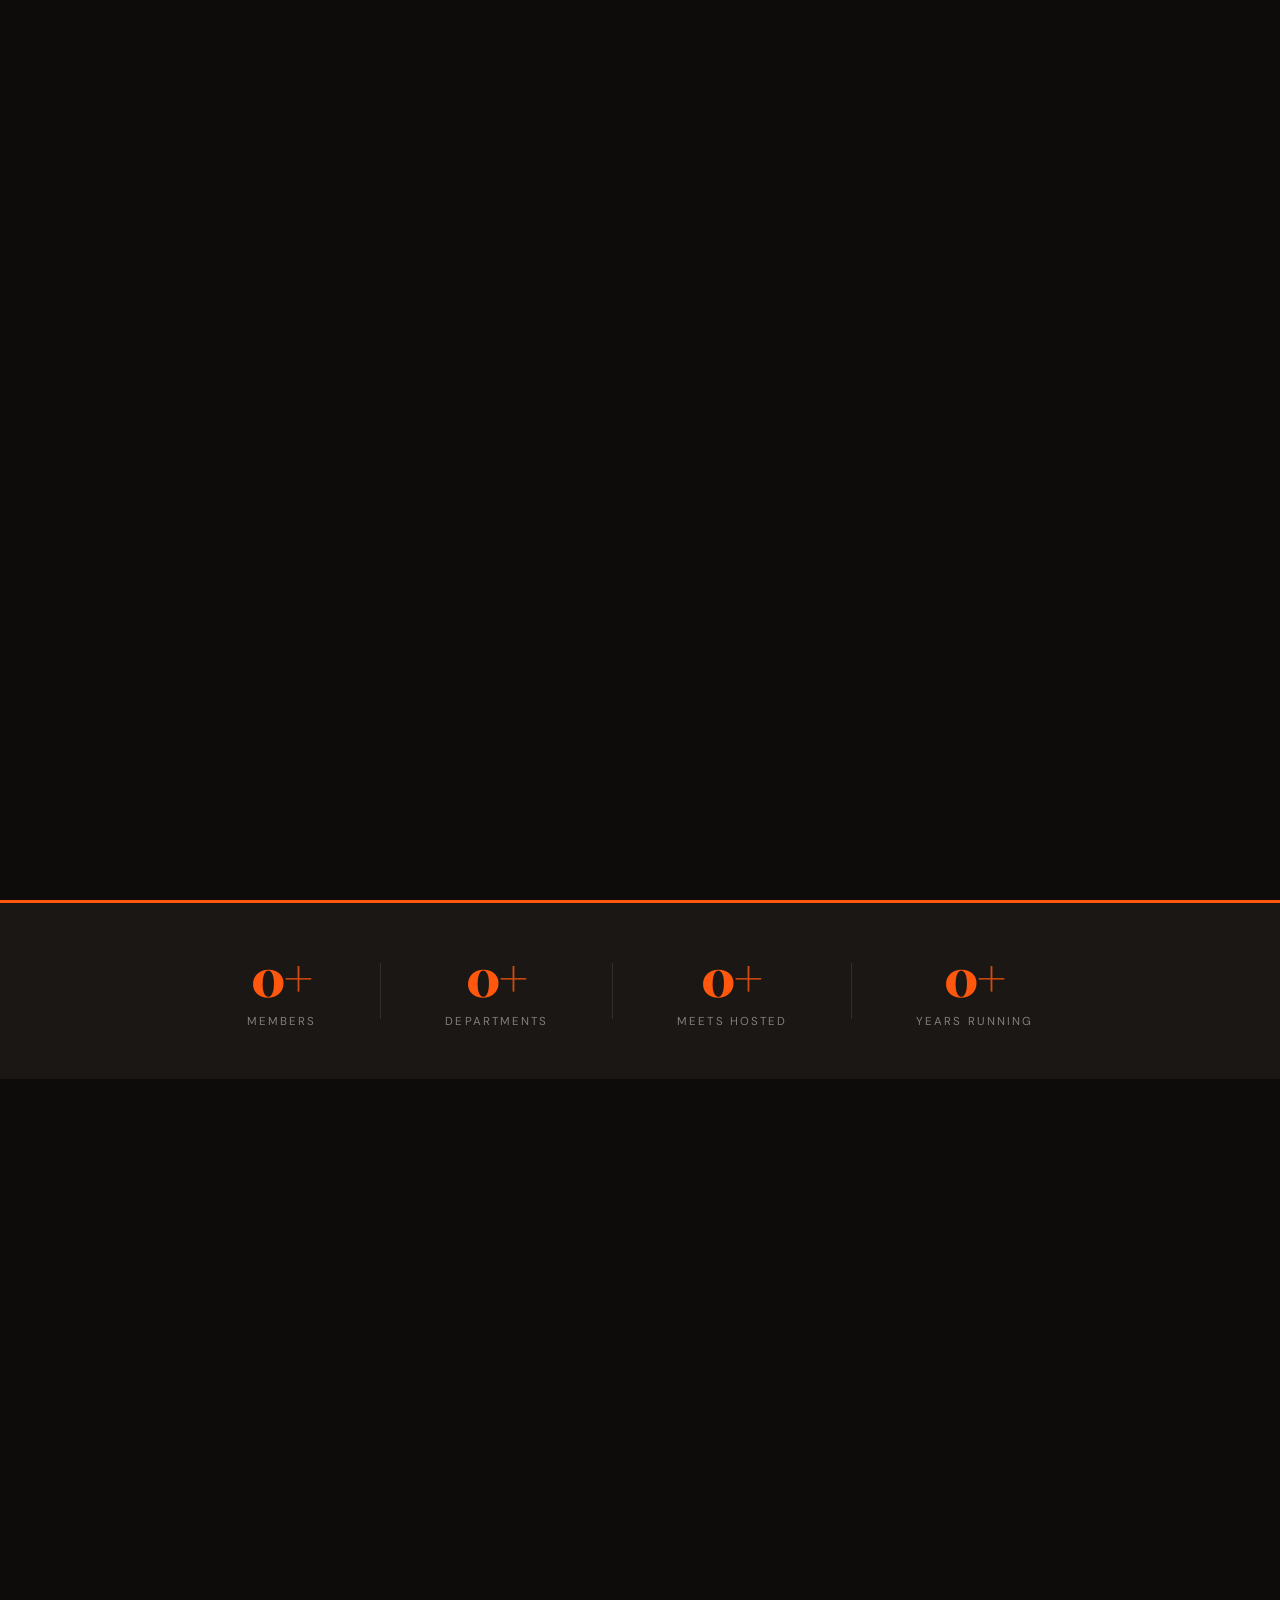
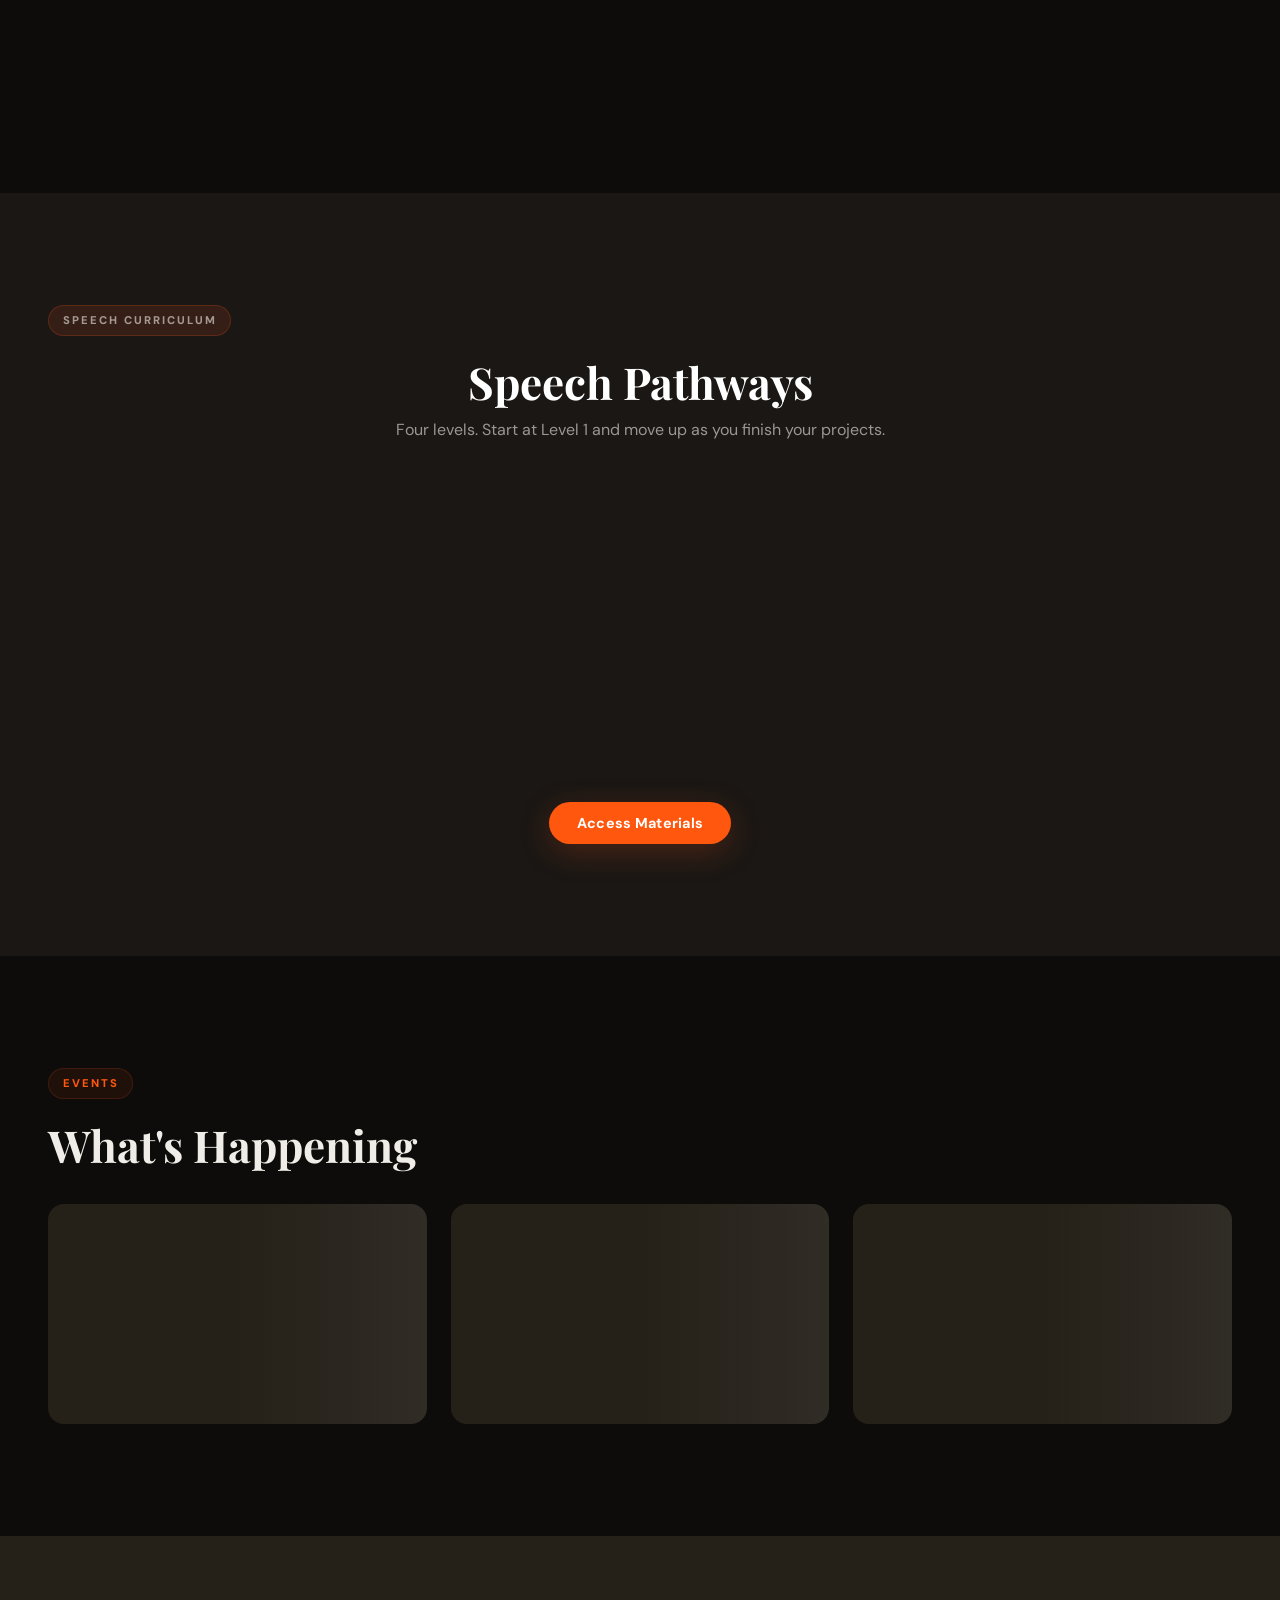
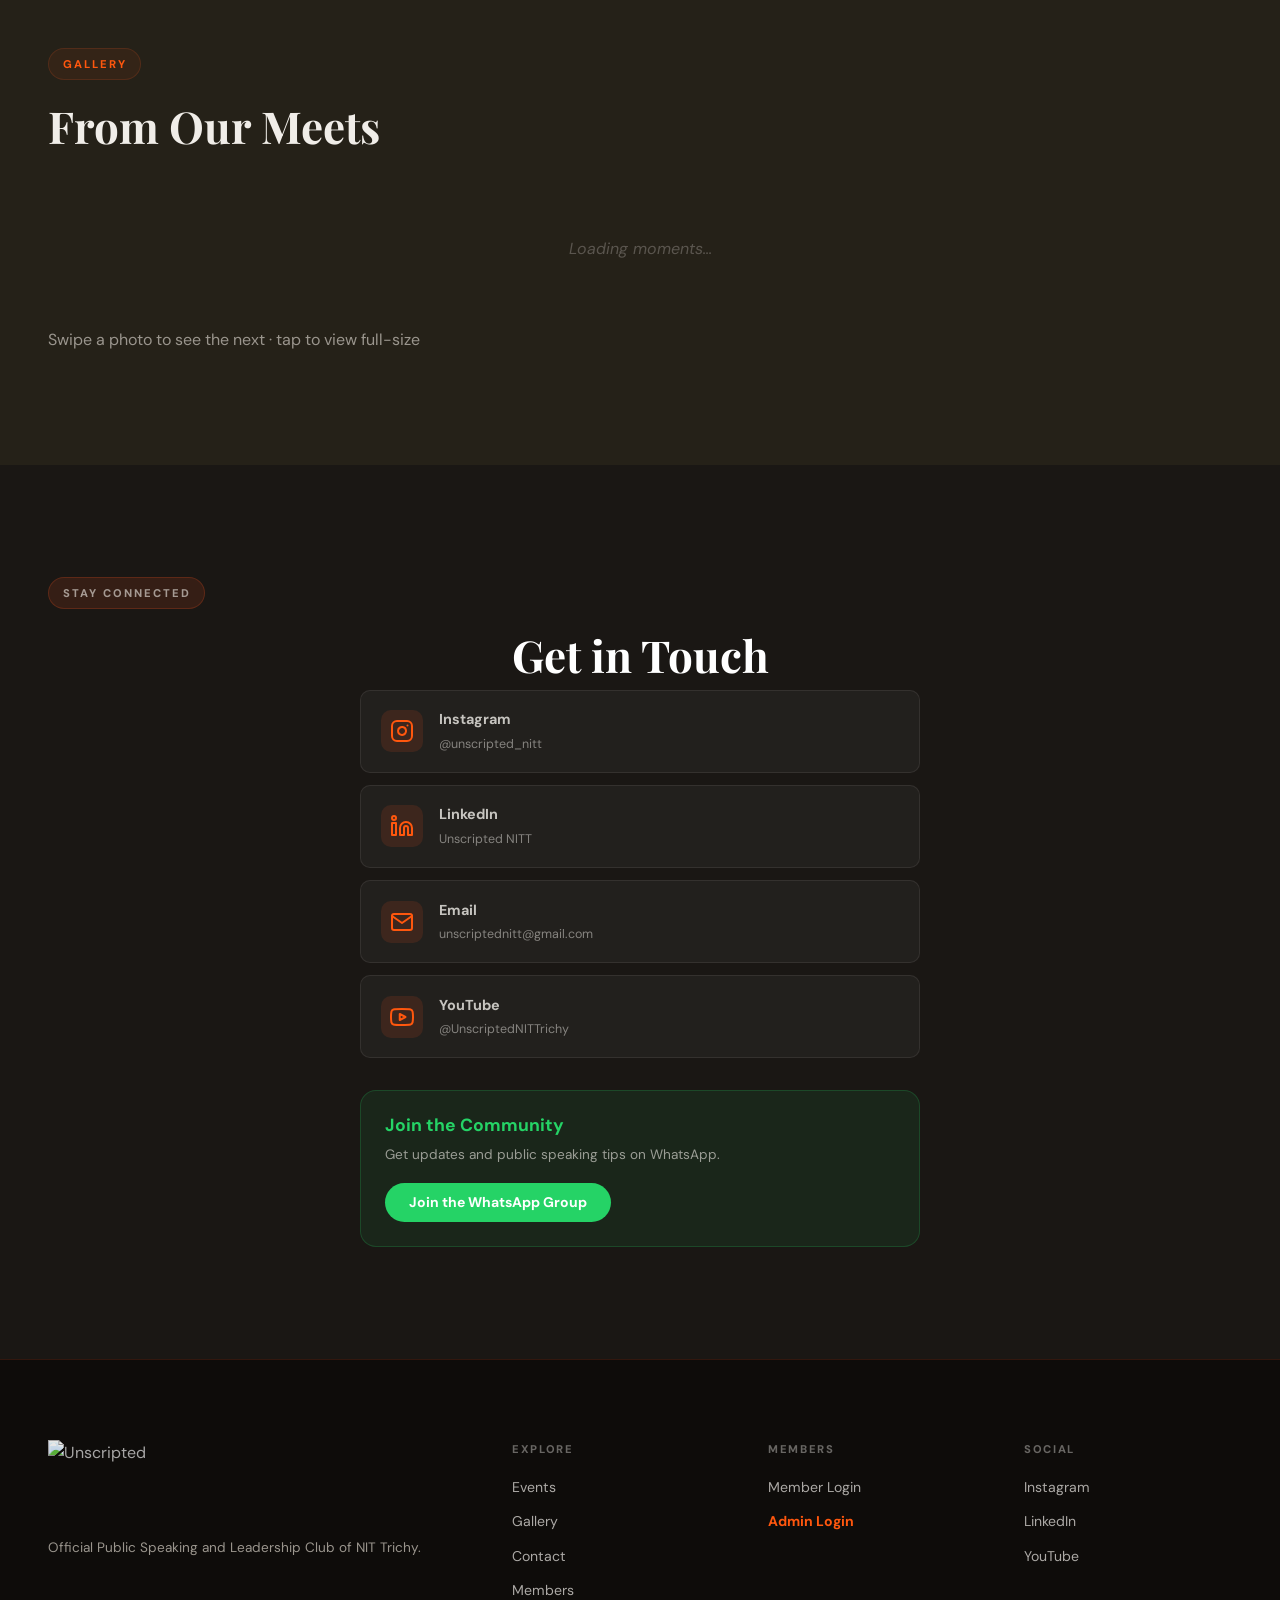
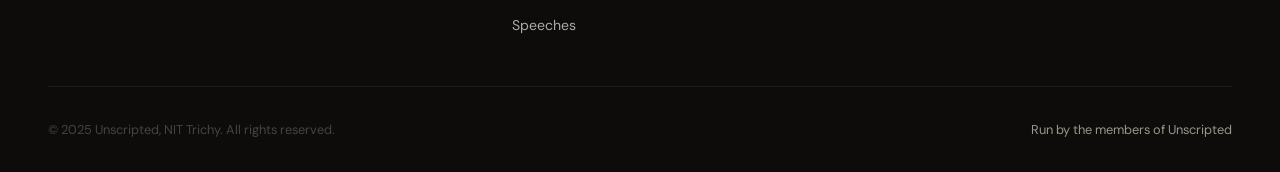
==== index.html @ 58e14a11 "Remove emoji and em dashes from site text, rewrite AI-sounding copy - Drop decorative emoji (sidebar" ====
<!DOCTYPE html>
<html lang="en">
<head>
  <script>(function(){try{var t=localStorage.getItem("unscripted-theme")||"dark";document.documentElement.setAttribute("data-theme",t);}catch(e){document.documentElement.setAttribute("data-theme","dark");}})();</script>
  <meta charset="UTF-8" />
  <meta name="viewport" content="width=device-width, initial-scale=1.0" />
  <title>Unscripted | Public Speaking &amp; Leadership Club, NIT Trichy</title>
  <meta name="description" content="Unscripted is the official public speaking and leadership club of NIT Trichy. Join us to speak, lead, and inspire." />
  <script type="module" src="js/theme-toggle.js"></script>
  <link rel="preconnect" href="https://fonts.googleapis.com" />
  <link rel="preconnect" href="https://fonts.gstatic.com" crossorigin />
  <link rel="stylesheet" href="css/style.css" />
  <link rel="stylesheet" href="css/preloader.css" />
  <link rel="stylesheet" href="css/theme-toggle.css" />
  <link rel="stylesheet" href="css/gooey-nav.css" />
  <link rel="stylesheet" href="css/stack-gallery.css" />
  <link rel="stylesheet" href="css/true-focus.css" />
  <link rel="stylesheet" href="css/mobile.css" />
  <link rel="icon" href="icons/favicon.png" type="image/png" />
  <link rel="manifest" href="manifest.json" />
  <meta name="theme-color" content="#FF5722" />

<style>
  @media (max-width: 768px) {
    .nav-links {
      background: var(--surface, #fff) !important;
      border-top: 1px solid var(--border, #eee) !important;
    }
    .nav-links a {
      color: var(--text, #1A1714) !important;
    }
    .nav-links a:hover {
      color: var(--orange, #FF5722) !important;
    }
  }
</style>
  
</head>
<body>

<div id="app-preloader" aria-hidden="true"><div class="preloader-text">UNSCRIPTED</div></div>
<script type="module" src="js/preloader.js"></script>

<!-- NEW VISITOR POPUP -->
<div id="newVisitorModal" style="display:flex;position:fixed;inset:0;background:rgba(0,0,0,0.72);backdrop-filter:blur(10px);z-index:9999;align-items:center;justify-content:center;padding:1.5rem;">
  <div style="background:#fff;border-radius:24px;padding:2.5rem 2rem;max-width:400px;width:100%;text-align:center;box-shadow:0 32px 80px rgba(0,0,0,0.35);">
    <img src="icons/logo.png" alt="Unscripted NITT" style="height:60px;margin:0 auto 1.25rem;display:block;" />
    <h2 style="font-family:'Playfair Display',serif;font-size:1.7rem;color:#1A1714;margin-bottom:0.4rem;">Are you new here?</h2>
    <p style="font-size:0.88rem;color:#5A554E;margin-bottom:1.75rem;line-height:1.6;">Follow us and stay updated on meets, events, and public speaking tips!</p>
    <div style="display:flex;flex-direction:column;gap:0.75rem;margin-bottom:1.5rem;">
      <a href="https://instagram.com/unscripted_nitt" target="_blank" rel="noopener"
        style="display:flex;align-items:center;justify-content:center;gap:0.6rem;padding:0.9rem 1.5rem;background:linear-gradient(135deg,#f09433,#e6683c,#dc2743,#cc2366,#bc1888);color:#fff;border-radius:100px;font-weight:700;font-size:0.92rem;text-decoration:none;">
        Follow on Instagram
      </a>
      <a href="https://chat.whatsapp.com/L7VeSvqUCQsJmsfdP9X7mF" target="_blank" rel="noopener"
        style="display:flex;align-items:center;justify-content:center;gap:0.6rem;padding:0.9rem 1.5rem;background:#25D366;color:#fff;border-radius:100px;font-weight:700;font-size:0.92rem;text-decoration:none;">
        Join WhatsApp Group
      </a>
    </div>
    <button onclick="closeVisitorPopup()" style="background:none;border:none;color:#9A958D;font-size:0.85rem;cursor:pointer;text-decoration:underline;font-family:inherit;">
      No thanks, take me to the website
    </button>
  </div>
</div>

<!-- NAV -->
<nav class="navbar" id="navbar">
  <a class="nav-logo" href="index.html"><img src="icons/logo.png" alt="Unscripted NITT" /></a>
  <div class="nav-links gooey-nav-container" id="navLinks">
    <nav>
      <ul>
        <li><a href="#about">About</a></li>
        <li><a href="#events">Events</a></li>
        <li><a href="#gallery">Gallery</a></li>
        <li><a href="#contact">Contact</a></li>
        <li><a href="pages/members.html">Members</a></li>
        <li><a href="pages/videos.html">Speeches</a></li>
      </ul>
    </nav>
    <span class="effect filter"></span>
    <span class="effect text"></span>
  </div>
  <div class="nav-actions">
    <button id="themeToggleBtn" class="theme-toggle-btn" type="button" aria-label="Toggle theme">
      <span class="theme-toggle-icon"></span>
    </button>
    <button class="btn-login" onclick="window.location.href='pages/login.html'">Member Login</button>
    <button class="hamburger" id="hamburger" onclick="toggleMenu()" aria-label="Menu">
      <span></span><span></span><span></span>
    </button>
  </div>
</nav>

<!-- HERO -->
<section class="hero">
  <div class="hero-bg">
    <img src="icons/logo.png" class="hero-watermark" alt="" aria-hidden="true" />
    <div class="hero-blob blob1"></div>
    <div class="hero-blob blob2"></div>
    <div class="hero-blob blob3"></div>
  </div>
  <div class="hero-content">
    <p class="hero-eyebrow">Official Public Speaking &amp; Leadership Club, NIT Trichy</p>
    <div class="hero-motto-container">
      <h1 class="hero-title hero-title-focus" id="heroTrueFocus"></h1>
    </div>
    <p class="hero-sub" style="margin-top:2rem;color:#fff;">Learn to speak by speaking.</p>

    <!-- MOBILE-ONLY HERO — a completely different composition from the
         desktop one: solid-colour panel with bold type first, then a
         rounded photo card, instead of text laid over a full-bleed image.
         Shown/hidden purely via css/mobile.css; the desktop hero above
         is untouched and still renders as-is on tablet+. -->
    <div class="hero-mobile-heading">
      <p class="hero-mobile-eyebrow">Official Public Speaking &amp; Leadership Club, NIT Trichy</p>
      <h1 class="hero-mobile-title hero-title-focus" id="heroTrueFocusMobile"></h1>
      <div class="hero-mobile-photo">
        <img src="icons/us.jpg" alt="Unscripted members at a club meet" />
      </div>
      <p class="hero-mobile-sub">Learn to speak by speaking.</p>
    </div>
  </div>
  <div class="hero-scroll-hint">scroll</div>
</section>

<!-- STATS BAR -->
<div class="stats-bar">
  <div class="stat"><span class="stat-num" data-target="50">0</span><span class="plus">+</span><span class="stat-label">Members</span></div>
  <div class="stat-divider"></div>
  <div class="stat"><span class="stat-num" data-target="12">0</span><span class="plus">+</span><span class="stat-label">Departments</span></div>
  <div class="stat-divider"></div>
  <div class="stat"><span class="stat-num" data-target="350">0</span><span class="plus">+</span><span class="stat-label">Meets Hosted</span></div>
  <div class="stat-divider"></div>
  <div class="stat"><span class="stat-num" data-target="10">0</span><span class="plus">+</span><span class="stat-label">Years Running</span></div>
</div>

<!-- ABOUT -->
<section class="section" id="about">
  <div class="section-inner two-col">
    <div class="col-text fade-up">
      <span class="section-tag">About Us</span>
      <h2>We Turn <em>Nerves</em> Into Power</h2>
      <p>Ideas have the power to change the world. However, even the most revolutionary of ideas take the skills of talented orators and leaders to turn them into reality. For instance, personal computing wouldn't be where it is now without the persuasive genius and visionary leadership of Steve Jobs. At Unscripted, we work on exactly that skill: the science and the art of speaking to people.
</p>
      <p><br>Anyone can attend our weekly meets as a guest, so come see what it is like. Did you know that our words only account for 20% of the message we are trying to convey? The rest comes through tone and body language, and we practise all of it. Meets are relaxed and friendly, and every speaker gets detailed feedback on what went well and what to work on next.</p>
      <a href="pages/members.html" class="inline-link">Meet the team</a>
    </div>
    <div class="col-visual fade-up">
      <div class="about-card card1"><div class="card-label" style="font-size:1.5rem; font-family:var(--font-display);">Curriculum</div><p style="font-size:0.82rem;margin-top:0.5rem;">Speech projects from Level 1 to Level 3</p></div>
      <div class="about-card card2"><div class="card-label" style="font-size:1.5rem; font-family:var(--font-display);">Leaderboard</div><p style="font-size:0.82rem;margin-top:0.5rem;">Earn points for each role you take</p></div>
      <div class="about-card card3"><div class="card-label" style="font-size:1.5rem; font-family:var(--font-display);">Mentorship</div><p style="font-size:0.82rem;margin-top:0.5rem;">A senior member to guide you one-on-one</p></div>
      <div class="about-card card4"><div class="card-label" style="font-size:1.5rem; font-family:var(--font-display);">Community</div><p style="font-size:0.82rem;margin-top:0.5rem;">Friends you see every week</p></div>
    </div>
  </div>
</section>

<!-- PATHWAYS -->
<section class="section section-dark">
  <div class="section-inner">
    <span class="section-tag light">Speech Curriculum</span>
    <h2 class="text-center" style="color:#fff; margin-bottom:0.5rem;">Speech Pathways</h2>
    <p class="text-center" style="margin-bottom:3rem;">Four levels. Start at Level 1 and move up as you finish your projects.</p>
    <div class="pathways-grid" id="pathways-preview-grid">
      <div class="pathway-card fade-up">
        <div class="pathway-num">01</div>
        <h3>Level 1: Foundation</h3>
        <p>Speech structure, delivery, eye contact and getting comfortable on stage.</p>
        <span class="pathway-tag">Beginner</span>
      </div>
      <div class="pathway-card fade-up" style="transition-delay:0.1s">
        <div class="pathway-num">02</div>
        <h3>Level 2: Proficiency</h3>
        <p>Persuasion, storytelling, using your voice well and reading the audience.</p>
        <span class="pathway-tag">Intermediate</span>
      </div>
       <div class="pathway-card fade-up" style="transition-delay:0.2s">
        <div class="pathway-num">L3K</div>
        <h3>Level 3K: Keynote</h3>
        <p>Longer talks in a TED style, and speaking as a leader.</p>
        <span class="pathway-tag">Advanced</span>
      </div>
      <div class="pathway-card fade-up" style="transition-delay:0.3s">
        <div class="pathway-num">L3H</div>
        <h3>Level 3H: Humorous</h3>
        <p>Comic timing, joke structure and landing a punchline.</p>
        <span class="pathway-tag">Advanced</span>
      </div>
    </div>
    <div class="text-center mt-2">
      <button class="btn-primary" onclick="window.location.href='pages/login.html'">Access Materials</button>
    </div>
  </div>
</section>

<!-- EVENTS -->
<section class="section" id="events">
  <div class="section-inner">
    <span class="section-tag">Events</span>
    <h2>What's Happening</h2>
    <div id="events-preview-container" class="events-preview-grid">
      <div class="event-skeleton"></div>
      <div class="event-skeleton"></div>
      <div class="event-skeleton"></div>
    </div>
  </div>
</section>

<!-- GALLERY -->
<section class="section section-cream" id="gallery">
  <div class="section-inner">
    <span class="section-tag">Gallery</span>
    <h2>From Our Meets</h2>
    <div class="gallery-stack-wrap">
      <div id="galleryPreview">
        <div class="gallery-placeholder">Loading moments...</div>
      </div>
    </div>
    <p class="gallery-hint">Swipe a photo to see the next &middot; tap to view full-size</p>
  </div>
</section>

<!-- CONTACT -->
<section class="section section-dark" id="contact">
  <div class="section-inner">
    <span class="section-tag light">Stay Connected</span>
    <h2 class="text-center" style="color:#fff; margin-bottom:0.5rem;">Get in Touch</h2>
    <div style="max-width:560px; margin:0 auto;">
      <div class="contact-social-links">
        <a href="https://instagram.com/unscripted_nitt" target="_blank" rel="noopener" class="contact-social-item">
          <span class="soc-icon" aria-hidden="true">
            <svg width="24" height="24" viewBox="0 0 24 24" fill="none" stroke="currentColor" stroke-width="2" stroke-linecap="round" stroke-linejoin="round"><rect x="2" y="2" width="20" height="20" rx="5"/><path d="M16 11.37A4 4 0 1112.63 8 4 4 0 0116 11.37z"/><line x1="17.5" y1="6.5" x2="17.51" y2="6.5"/></svg>
          </span>
          <div><div class="soc-name">Instagram</div><div class="soc-handle">@unscripted_nitt</div></div>
        </a>
        <a href="https://linkedin.com/company/unscripted-nitt" target="_blank" rel="noopener" class="contact-social-item">
          <span class="soc-icon" aria-hidden="true">
            <svg width="24" height="24" viewBox="0 0 24 24" fill="none" stroke="currentColor" stroke-width="2" stroke-linecap="round" stroke-linejoin="round"><path d="M16 8a6 6 0 016 6v7h-4v-7a2 2 0 00-2-2 2 2 0 00-2 2v7h-4v-7a6 6 0 016-6z"/><rect x="2" y="9" width="4" height="12"/><circle cx="4" cy="4" r="2"/></svg>
          </span>
          <div><div class="soc-name">LinkedIn</div><div class="soc-handle">Unscripted NITT</div></div>
        </a>
        <a href="mailto:unscriptednitt@gmail.com" class="contact-social-item">
          <span class="soc-icon" aria-hidden="true">
            <svg width="24" height="24" viewBox="0 0 24 24" fill="none" stroke="currentColor" stroke-width="2" stroke-linecap="round" stroke-linejoin="round"><path d="M4 4h16c1.1 0 2 .9 2 2v12c0 1.1-.9 2-2 2H4c-1.1 0-2-.9-2-2V6c0-1.1.9-2 2-2z"/><polyline points="22,6 12,13 2,6"/></svg>
          </span>
          <div><div class="soc-name">Email</div><div class="soc-handle">unscriptednitt@gmail.com</div></div>
        </a>
        <a href="https://www.youtube.com/@UnscriptedNITTrichy" target="_blank" rel="noopener" class="contact-social-item">
          <span class="soc-icon" aria-hidden="true">
            <svg width="24" height="24" viewBox="0 0 24 24" fill="none" stroke="currentColor" stroke-width="2" stroke-linecap="round" stroke-linejoin="round"><path d="M22.54 6.42a2.78 2.78 0 00-1.94-1.96C18.88 4 12 4 12 4s-6.88 0-8.6.46a2.78 2.78 0 00-1.94 1.96A29 29 0 001 12a29 29 0 00.46 5.58A2.78 2.78 0 003.4 19.54C5.12 20 12 20 12 20s6.88 0 8.6-.46a2.78 2.78 0 001.94-1.96A29 29 0 0023 12a29 29 0 00-.46-5.58z"/><polygon points="9.75 15.02 15.5 12 9.75 8.98 9.75 15.02"/></svg>
          </span>
          <div><div class="soc-name">YouTube</div><div class="soc-handle">@UnscriptedNITTrichy</div></div>
        </a>
      </div>
      <div class="contact-whatsapp-card" style="margin-top:2rem; padding:1.5rem; background:rgba(37,211,102,0.08); border:1px solid rgba(37,211,102,0.2); border-radius:var(--radius);">
        <h3 style="font-size:1.1rem; margin-bottom:0.5rem; color:#25D366; font-family:var(--font-body);">Join the Community</h3>
        <p style="font-size:0.85rem; margin-bottom:1rem;">Get updates and public speaking tips on WhatsApp.</p>
        <button class="btn-whatsapp" onclick="window.open('https://chat.whatsapp.com/L7VeSvqUCQsJmsfdP9X7mF','_blank')">
          Join the WhatsApp Group
        </button>
      </div>
    </div>
  </div>
</section>

<!-- FOOTER -->
<footer class="footer">
  <div class="footer-inner">
    <div class="footer-top">
      <div class="footer-brand">
        <div class="footer-logo"><img src="icons/logo.png" alt="Unscripted" /></div>
        <p class="footer-tagline">Official Public Speaking and Leadership Club of NIT Trichy.</p>
      </div>
      <div class="footer-nav">
        <h4>Explore</h4>
        <ul>
          <li><a href="#events">Events</a></li>
          <li><a href="#gallery">Gallery</a></li>
          <li><a href="#contact">Contact</a></li>
          <li><a href="pages/members.html">Members</a></li>
          <li><a href="pages/videos.html">Speeches</a></li>
        </ul>
      </div>
      <div class="footer-nav">
        <h4>Members</h4>
        <ul>
          <li><a href="pages/login.html">Member Login</a></li>
          <li><a href="pages/login.html?type=admin" style="color:var(--orange);font-weight:700;">Admin Login</a></li>
        </ul>
      </div>
      <div class="footer-nav">
        <h4>Social</h4>
        <ul>
          <li><a href="https://instagram.com/unscripted_nitt" target="_blank" rel="noopener">Instagram</a></li>
          <li><a href="https://linkedin.com/company/unscripted-nitt" target="_blank" rel="noopener">LinkedIn</a></li>
          <li><a href="https://youtube.com/@UnscriptedNITTrichy" target="_blank" rel="noopener">YouTube</a></li>
        </ul>
      </div>
    </div>
    <div class="footer-bottom">
      <p class="footer-copy">&copy; 2025 Unscripted, NIT Trichy. All rights reserved.</p>
      <p class="footer-love">Run by the members of Unscripted</p>
    </div>
  </div>
</footer>

<!-- LIGHTBOX -->
<div class="lightbox" id="lightbox" onclick="closeLightbox()">
  <button class="lightbox-close" onclick="event.stopPropagation();closeLightbox()">&times;</button>
  <img id="lightboxImg" src="" alt="" onclick="event.stopPropagation()" />
</div>

<script type="module" src="js/public-home.js"></script>
<script type="module" src="js/nav.js"></script>
<script type="module">
  import { GooeyNav } from './js/gooey-nav.js';
  const navLinks = document.getElementById('navLinks');
  if (navLinks) new GooeyNav(navLinks, { initialActiveIndex: 0 });
</script>
<script type="module">
  import { TrueFocus } from './js/true-focus.js';
  const heroTrueFocus = document.getElementById('heroTrueFocus');
  const heroTrueFocusMobile = document.getElementById('heroTrueFocusMobile');
  const isMobileHero = window.matchMedia('(max-width: 768px)').matches;
  // Same blur-cycling word animation on both breakpoints now — only the
  // mount point differs (desktop markup vs the mobile-only heading), so
  // whichever one is actually visible gets initialized.
  if (heroTrueFocus && !isMobileHero) {
    new TrueFocus(heroTrueFocus, {
      sentence: 'Excellence,|In All,|Through Fun.',
      separator: '|',
      manualMode: false,
      blurAmount: 5,
      borderColor: '#ff570e',
      wordColors: ['#ffffff', '#ff570e', '#ffb74d'],
      animationDuration: 0.25,
      pauseBetweenAnimations: 1
    });
  }
  if (heroTrueFocusMobile && isMobileHero) {
    new TrueFocus(heroTrueFocusMobile, {
      sentence: 'Excellence,|In All,|Through Fun.',
      separator: '|',
      manualMode: false,
      blurAmount: 4,
      borderColor: '#ff570e',
      wordColors: ['#ffffff', '#ffffff', '#ff570e'],
      animationDuration: 0.25,
      pauseBetweenAnimations: 1
    });
  }
</script>
<script>
  function closeVisitorPopup() {
    document.getElementById('newVisitorModal').style.display = 'none';
    sessionStorage.setItem('popupSeen','1');
  }
  if (sessionStorage.getItem('popupSeen')) {
    document.getElementById('newVisitorModal').style.display = 'none';
  }
</script>
</body>
</html>
---- css/style.css ----
/* ═══════════════════════════════════════════════════════════
   UNSCRIPTED NITT — style.css
   Premium dark/light orange theme — all pages
   ═══════════════════════════════════════════════════════════ */

/* ── GOOGLE FONTS ────────────────────────────────────────── */
@import url('https://fonts.googleapis.com/css2?family=Playfair+Display:ital,wght@0,400;0,700;0,900;1,400;1,700&family=DM+Sans:ital,opsz,wght@0,9..40,300;0,9..40,400;0,9..40,500;0,9..40,600;0,9..40,700;0,9..40,800;1,9..40,400&display=swap');

/* ── CSS VARIABLES — LIGHT MODE ──────────────────────────── */
:root {
  --orange:         #FF570E;
  --orange-dark:    #E04A08;
  --orange-deeper:  #BF360C;
  --orange-light:   rgba(255, 87, 14, 0.07);
  --orange-glow:    rgba(255, 87, 14, 0.18);
  --dark: #1A1714;

  --bg:             #F7F5F2;
  --surface:        #FFFFFF;
  --surface2:       #F0EDE8;
  --surface3:       #E8E4DE;
  --text:           #1A1714;
  --text-mid:       #5A554E;
  --text-light:     #9A958D;
  --border:         rgba(26, 23, 20, 0.08);
  --border-strong:  rgba(26, 23, 20, 0.15);

  --shadow-sm:      0 1px 4px rgba(0,0,0,0.06);
  --shadow:         0 4px 24px rgba(0,0,0,0.07);
  --shadow-lg:      0 12px 48px rgba(0,0,0,0.10);
  --shadow-orange:  0 8px 32px rgba(255, 87, 34, 0.22);

  --font-display:   'Playfair Display', Georgia, serif;
  --font-body:      'DM Sans', system-ui, sans-serif;

  --radius:         16px;
  --radius-sm:      10px;
  --radius-lg:      28px;
  --radius-xl:      40px;

  --nav-h:          72px;
  --sidebar-w:      260px;
  --transition:     0.22s cubic-bezier(0.4, 0, 0.2, 1);
}

/* ── CSS VARIABLES — DARK MODE ───────────────────────────── */
[data-theme="dark"],
.dark-mode {
  --bg:             #0E0C0A;
  --surface:        #1A1714;
  --surface2:       #252118;
  --surface3:       #302C26;
  --text:           #F0EDE8;
  --text-mid:       #9A958D;
  --text-light:     #5A554E;
  --border:         rgba(240, 237, 232, 0.07);
  --border-strong:  rgba(240, 237, 232, 0.14);
  --shadow-sm:      0 1px 4px rgba(0,0,0,0.3);
  --shadow:         0 4px 24px rgba(0,0,0,0.4);
  --shadow-lg:      0 12px 48px rgba(0,0,0,0.5);
}

/* ── RESET & BASE ─────────────────────────────────────────── */
*, *::before, *::after { box-sizing: border-box; margin: 0; padding: 0; }

html {
  scroll-behavior: smooth;
  font-size: 16px;
  -webkit-font-smoothing: antialiased;
  -moz-osx-font-smoothing: grayscale;
}

body {
  font-family: var(--font-body);
  background: var(--bg);
  color: var(--text);
  line-height: 1.65;
  overflow-x: hidden;
  transition: background var(--transition), color var(--transition);
}

img { max-width: 100%; display: block; }
a  { color: inherit; text-decoration: none; }
button { font-family: inherit; cursor: pointer; }
input, textarea, select {
  font-family: var(--font-body);
  width: 100%;
  padding: 0.75rem 1rem;
  border: 1.5px solid var(--border-strong);
  border-radius: var(--radius-sm);
  background: var(--surface);
  color: var(--text);
  font-size: 0.92rem;
  outline: none;
  transition: border-color var(--transition), box-shadow var(--transition);
}
input:focus, textarea:focus, select:focus {
  border-color: var(--orange);
  box-shadow: 0 0 0 3px var(--orange-light);
}
textarea { resize: vertical; min-height: 100px; }
select { appearance: none; background-image: url("data:image/svg+xml,%3Csvg xmlns='http://www.w3.org/2000/svg' width='16' height='16' viewBox='0 0 24 24' fill='none' stroke='%239A958D' stroke-width='2'%3E%3Cpolyline points='6 9 12 15 18 9'/%3E%3C/svg%3E"); background-repeat: no-repeat; background-position: right 0.75rem center; padding-right: 2.5rem; }

/* ── DATE INPUTS ──────────────────────────────────────────
   Without `color-scheme`, the browser always paints the native
   calendar-picker icon (and the popup calendar itself) for LIGHT
   mode, no matter what colors the input itself has. In dark mode
   that renders as a near-black icon on a near-black input — still
   technically clickable, but invisible, which reads as "broken".
   Setting color-scheme per theme fixes both the icon and the
   popup's own colors automatically. */
input[type="date"] { color-scheme: light; }
[data-theme="dark"] input[type="date"] { color-scheme: dark; }
input[type="date"]::-webkit-calendar-picker-indicator {
  cursor: pointer;
  border-radius: 6px;
  padding: 3px;
  margin-right: -2px;
  transition: background var(--transition);
}
input[type="date"]::-webkit-calendar-picker-indicator:hover { background: var(--orange-light); }

h1, h2, h3 { font-family: var(--font-display); font-weight: 700; line-height: 1.2; color: var(--text); }
h4, h5, h6 { font-family: var(--font-body); font-weight: 700; color: var(--text); }
p { color: var(--text-mid); }
em { font-style: italic; }

/* ── SCROLL PROGRESS BAR ─────────────────────────────────── */
#scroll-progress-bar {
  position: fixed;
  top: 0;
  left: 0;
  width: 0%;
  height: 5px;
  background: linear-gradient(90deg, #FF5722, #FF9800, #FFC107);
  z-index: 10000;
  transition: width 0.1s ease;
  box-shadow: 0 0 10px rgba(255, 87, 34, 0.5);
}
/* ── THEME TOGGLE ────────────────────────────────────────── */
.theme-toggle {
  width: 40px; height: 40px;
  border-radius: 50%;
  border: 1.5px solid var(--border-strong);
  background: var(--surface2);
  color: var(--text-mid);
  display: flex; align-items: center; justify-content: center;
  font-size: 1rem;
  cursor: pointer;
  transition: all var(--transition);
  flex-shrink: 0;
}
.theme-toggle:hover { border-color: var(--orange); color: var(--orange); background: var(--orange-light); }

/* ═══════════════════════════════════════════════════════════
   NAVBAR
   ═══════════════════════════════════════════════════════════ */
.navbar {
  position: fixed; top: 0; left: 0; right: 0;
  height: var(--nav-h);
  display: flex; align-items: center; justify-content: space-between;
  padding: 0 3rem;
  z-index: 1000;
  background: transparent;
  transition: background var(--transition), box-shadow var(--transition), backdrop-filter var(--transition);
}
.navbar.scrolled {
  background: rgba(247, 245, 242, 0.88);
  backdrop-filter: blur(20px) saturate(180%);
  box-shadow: 0 1px 0 var(--border);
}
[data-theme="dark"] .navbar.scrolled,
.dark-mode .navbar.scrolled {
  background: rgba(14, 12, 10, 0.88);
}

.nav-logo img {
  height: 48px; width: auto;
  transition: opacity var(--transition);
}
.nav-logo:hover img { opacity: 0.8; }

.nav-links {
  display: flex; align-items: center; gap: 0.25rem;
  list-style: none;
}
.nav-links a {
  padding: 0.5rem 0.85rem;
  border-radius: 8px;
  font-size: 0.875rem;
  font-weight: 600;
  color: var(--text-mid);
  transition: all var(--transition);
  white-space: nowrap;
}
.nav-links a:hover { color: var(--orange); background: var(--orange-light); }

.nav-actions { display: flex; align-items: center; gap: 0.75rem; }

.btn-login {
  padding: 0.5rem 1.25rem;
  background: var(--orange);
  color: #fff;
  border: none;
  border-radius: var(--radius-xl);
  font-size: 0.875rem;
  font-weight: 700;
  transition: all var(--transition);
  white-space: nowrap;
}
.btn-login:hover { background: var(--orange-dark); box-shadow: var(--shadow-orange); transform: translateY(-1px); }

.hamburger {
  display: none;
  width: 40px; height: 40px;
  border: 1.5px solid var(--border-strong);
  border-radius: 10px;
  background: var(--surface);
  flex-direction: column; align-items: center; justify-content: center; gap: 5px;
}
.hamburger span {
  display: block; width: 18px; height: 2px;
  background: var(--text);
  border-radius: 2px;
  transition: all var(--transition);
}
.hamburger.open span:nth-child(1) { transform: translateY(7px) rotate(45deg); }
.hamburger.open span:nth-child(2) { opacity: 0; transform: scaleX(0); }
.hamburger.open span:nth-child(3) { transform: translateY(-7px) rotate(-45deg); }

/* ═══════════════════════════════════════════════════════════
   HERO
   ═══════════════════════════════════════════════════════════ */
.hero {
  min-height: 100svh;
  display: flex; align-items: center; justify-content: center;
  position: relative;
  overflow: hidden;
  padding: calc(var(--nav-h) + 4rem) 3rem 6rem;
  background-image: url('../icons/us.jpg');
  background-size: cover;
  background-position: center;
  background-repeat: no-repeat;
}
.hero::after {
  content: '';
  position: absolute;
  inset: 0;
  background: rgba(0,0,0,0.58);
  z-index: 1;
}
.hero .hero-bg    { display: none; }
.hero .hero-content   { position: relative; z-index: 2; }
.hero .hero-scroll-hint { position: absolute; z-index: 2; color: rgba(255,255,255,0.6); }
.hero-bg { position: absolute; inset: 0; pointer-events: none; }

/* Hero text white on image background */
.hero-title .line1,
.hero-title .line3    { color: #ffffff; }
.hero-sub             { color: rgba(255,255,255,0.82); }
.hero-eyebrow         { color: var(--orange); }
.navbar:not(.scrolled) .nav-links a { color: rgba(255,255,255,0.88); }
.navbar:not(.scrolled) .nav-links a:hover { color: var(--orange); }

/* .hero-watermark {
  position: absolute;
  right: -8vw; top: 50%;
  transform: translateY(-50%);
  width: min(50vw, 560px);
  opacity: 0.04;
  filter: blur(1px) grayscale(1);
  pointer-events: none;
}
[data-theme="dark"] .hero-watermark, .dark-mode .hero-watermark { opacity: 0.1; }

.hero-blob {
  position: absolute; border-radius: 50%;
  filter: blur(80px);
  pointer-events: none;
}
.blob1 { width: 600px; height: 600px; background: var(--orange); opacity: 0.06; top: -200px; left: -200px; }
.blob2 { width: 400px; height: 400px; background: var(--orange-dark); opacity: 0.05; bottom: -100px; right: 10%; animation: blobPulse 8s ease-in-out infinite; }
.blob3 { width: 300px; height: 300px; background: var(--orange); opacity: 0.04; top: 30%; left: 30%; animation: blobPulse 12s ease-in-out infinite reverse; }

@keyframes blobPulse {
  0%, 100% { transform: scale(1); }
  50% { transform: scale(1.12); }
} */

.hero-watermark {
  position: absolute;
  top: 50%;
  left: 50%;
  transform: translate(-50%, -50%);
  width: 90vw;
  max-width: 1000px;
  opacity: 0.04;
  filter: grayscale(1) invert(1) brightness(2);
  z-index: -1;
  animation: pulseLogo 8s ease-in-out infinite;
}
@keyframes pulseLogo {
  0%, 100% { transform: translate(-50%, -50%) scale(1); opacity: 0.04; }
  50% { transform: translate(-50%, -50%) scale(1.05); opacity: 0.06; }
}
.hero-blob { position: absolute; border-radius: 50%; filter: blur(90px); opacity: 0.28; }
.blob1 { width: 700px; height: 700px; background: radial-gradient(circle at 30% 30%, #FF8A65, #FF5722 50%, transparent 80%); top: -150px; right: -150px; animation: float1 9s ease-in-out infinite; }
.blob2 { width: 450px; height: 450px; background: radial-gradient(circle, #FFD54F, #FF9800 60%, transparent 100%); bottom: -80px; left: -80px; animation: float2 12s ease-in-out infinite; }
.blob3 { width: 280px; height: 280px; background: radial-gradient(circle, #FF5722, transparent 70%); top: 40%; left: 50%; transform: translate(-50%,-50%); animation: float1 7s 2s ease-in-out infinite; opacity: 0.1; }
@keyframes float1 { 0%,100%{transform:translate(0,0)} 50%{transform:translate(-40px,50px)} }
@keyframes float2 { 0%,100%{transform:translate(0,0)} 50%{transform:translate(30px,-40px)} }
.hero-content { position: relative; z-index: 1; text-align: center; max-width: 860px; }
.hero-eyebrow { display: inline-flex; align-items: center; gap: 0.5rem; font-size: 0.78rem; font-weight: 600; letter-spacing: 0.2em; text-transform: uppercase; color: var(--orange); margin-bottom: 1.75rem; background: rgba(255,87,34,0.08); padding: 0.4rem 1rem; border-radius: 100px; border: 1px solid rgba(255,87,34,0.2); animation: fadeUp 0.8s ease both; }
.hero-title { font-family: var(--font-display); font-size: clamp(2.5rem, 8vw, 6rem); font-weight: 900; line-height: 1.05; margin: 0; color: var(--dark); letter-spacing: -0.01em; text-align: left; }
.hero-title .line1 { display: block; animation: fadeUp 0.8s ease 0.1s both; }
.hero-title .line2 { display: block; color: var(--orange); animation: fadeUp 0.8s ease 0.22s both; }
.hero-title .line3 { display: block; animation: fadeUp 0.8s ease 0.34s both; }
.hero-sub { font-size: 1.12rem; color: var(--mid); max-width: 560px; margin: 0 auto 2.5rem; line-height: 1.7; animation: fadeUp 0.8s ease 0.46s both; }
.hero-cta { display: flex; gap: 1rem; justify-content: center; flex-wrap: wrap; animation: fadeUp 0.8s ease 0.58s both; }
.btn-primary { background: var(--orange); color: white; border: none; padding: 0.95rem 2.4rem; border-radius: 100px; font-family: var(--font-body); font-weight: 600; font-size: 0.98rem; cursor: pointer; transition: var(--transition); box-shadow: var(--shadow-orange); letter-spacing: 0.02em; }
.btn-primary:hover { background: var(--orange-dark); transform: translateY(-3px); box-shadow: 0 12px 40px rgba(255,87,34,0.45); }
.btn-ghost { background: transparent; color: var(--dark); border: 2px solid rgba(26,18,16,0.25); padding: 0.95rem 2.4rem; border-radius: 100px; font-family: var(--font-body); font-weight: 600; font-size: 0.98rem; cursor: pointer; transition: var(--transition); }
.btn-ghost:hover { border-color: var(--orange); color: var(--orange); transform: translateY(-3px); background: var(--orange-glow); }
.hero-scroll-hint { position: absolute; bottom: 2.5rem; left: 50%; transform: translateX(-50%); font-size: 0.7rem; letter-spacing: 0.25em; text-transform: uppercase; color: var(--mid); opacity: 0.5; display: flex; flex-direction: column; align-items: center; gap: 0.4rem; }
.hero-scroll-hint::after { content: ''; display: block; width: 1px; height: 40px; background: linear-gradient(to bottom, var(--orange), transparent); animation: scrollLine 2s ease-in-out infinite; }
@keyframes scrollLine { 0%,100%{opacity:0.3} 50%{opacity:1} }

.hero-content {
  position: relative; z-index: 1;
  max-width: 760px;
  animation: heroFadeIn 1s cubic-bezier(0.4, 0, 0.2, 1) both;
}
@keyframes heroFadeIn {
  from { opacity: 0; transform: translateY(32px); }
  to   { opacity: 1; transform: translateY(0); }
}

.hero-eyebrow {
  font-size: 0.78rem;
  font-weight: 700;
  letter-spacing: 0.18em;
  text-transform: uppercase;
  color: var(--orange);
  margin-bottom: 1.5rem;
}

.hero-motto-container {
  display: flex; align-items: flex-start; gap: 1.25rem;
  margin-bottom: 0.5rem;
}
.hero-bracket {
  font-family: var(--font-display);
  font-size: clamp(4rem, 10vw, 8rem);
  line-height: 1;
  color: var(--orange);
  font-weight: 900;
  margin-top: -0.1em;
  flex-shrink: 0;
  opacity: 0.7;
}
.hero-title {
  font-family: var(--font-display);
  font-size: clamp(3rem, 8vw, 6.5rem);
  font-weight: 900;
  line-height: 1.0;
  color: var(--text);
}
.hero-title span { display: block; }
.hero-title .line2 { color: var(--orange); font-style: italic; }
.hero-title .line3 { color: var(--text-mid); }

.hero-sub {
  font-size: 1.1rem;
  color: var(--text-mid);
  max-width: 480px;
}

.hero-cta { display: flex; align-items: center; gap: 1rem; margin-top: 2.5rem; flex-wrap: wrap; }

.hero-scroll-hint {
  position: absolute;
  bottom: 2.5rem; left: 50%;
  transform: translateX(-50%);
  font-size: 0.65rem;
  font-weight: 700;
  letter-spacing: 0.25em;
  text-transform: uppercase;
  color: var(--text-light);
  display: flex; flex-direction: column; align-items: center; gap: 0.6rem;
}
.hero-scroll-hint::after {
  content: '';
  width: 1px; height: 48px;
  background: linear-gradient(to bottom, var(--text-light), transparent);
  animation: scrollLine 2s ease-in-out infinite;
}
@keyframes scrollLine {
  0% { transform: scaleY(0); transform-origin: top; }
  50% { transform: scaleY(1); transform-origin: top; }
  51% { transform: scaleY(1); transform-origin: bottom; }
  100% { transform: scaleY(0); transform-origin: bottom; }
}

/* ═══════════════════════════════════════════════════════════
   BUTTONS
   ═══════════════════════════════════════════════════════════ */
.btn-primary {
  display: inline-flex; align-items: center; gap: 0.5rem;
  padding: 0.75rem 1.75rem;
  background: var(--orange);
  color: #fff;
  border: none;
  border-radius: var(--radius-xl);
  font-size: 0.9rem;
  font-weight: 700;
  font-family: var(--font-body);
  transition: all var(--transition);
  cursor: pointer;
  white-space: nowrap;
}
.btn-primary:hover {
  background: var(--orange-dark);
  box-shadow: var(--shadow-orange);
  transform: translateY(-2px);
}
.btn-primary:active { transform: translateY(0); }

.btn-ghost {
  display: inline-flex; align-items: center; gap: 0.5rem;
  padding: 0.75rem 1.75rem;
  background: transparent;
  color: var(--text);
  border: 1.5px solid var(--border-strong);
  border-radius: var(--radius-xl);
  font-size: 0.9rem;
  font-weight: 700;
  font-family: var(--font-body);
  transition: all var(--transition);
  cursor: pointer;
}
.btn-ghost:hover { border-color: var(--orange); color: var(--orange); background: var(--orange-light); }

.btn-whatsapp {
  display: inline-flex; align-items: center;
  padding: 0.65rem 1.5rem;
  background: #25D366;
  color: #fff;
  border: none;
  border-radius: var(--radius-xl);
  font-size: 0.875rem;
  font-weight: 700;
  font-family: var(--font-body);
  transition: all var(--transition);
  cursor: pointer;
}
.btn-whatsapp:hover { background: #1da851; transform: translateY(-1px); }

.inline-link {
  color: var(--orange);
  font-weight: 700;
  font-size: 0.9rem;
  display: inline-flex; align-items: center; gap: 0.35rem;
  border-bottom: 1.5px solid transparent;
  transition: border-color var(--transition);
  margin-top: 1.5rem;
}
.inline-link:hover { border-color: var(--orange); }

/* ═══════════════════════════════════════════════════════════
   STATS BAR
   ═══════════════════════════════════════════════════════════ */
.stats-bar { display: flex; align-items: center; justify-content: center; gap: 4rem; padding: 3rem; flex-wrap: wrap; background: var(--dark); border-top: 3px solid var(--orange); }
.stat { text-align: center; }
.stat-num, .plus { display: inline; font-family: var(--font-display); font-size: 3.2rem; font-weight: 900; color: var(--orange); line-height: 1; }
.plus { opacity: 0.8; margin-left: -2px; }
.stat-label { display: block; font-size: 0.72rem; letter-spacing: 0.18em; text-transform: uppercase; color: rgba(255,255,255,0.45); margin-top: 0.4rem; }
.stat-divider { width: 1px; height: 56px; background: rgba(255,255,255,0.1); }

/* ═══════════════════════════════════════════════════════════
   SECTIONS
   ═══════════════════════════════════════════════════════════ */
.section { padding: 7rem 3rem; }
.section-dark {
  background: #1A1714;
  color: #F0EDE8;
}
.section-dark p, .section-dark .section-tag, .section-dark .pathway-tag { color: rgba(240,237,232,0.6); }
.section-dark h2, .section-dark h3 { color: #F0EDE8; }
.section-dark .pathway-card { background: rgba(255,255,255,0.04); border-color: rgba(255,255,255,0.08); }
.section-dark .pathway-card:hover { background: rgba(255,87,34,0.08); border-color: rgba(255,87,34,0.25); }
.section-dark .pathway-num { color: rgba(255,87,34,0.4); }
.section-cream { background: var(--surface2); }

.section-inner {
  max-width: 1200px;
  margin: 0 auto;
}
.section-inner.two-col {
  display: grid;
  grid-template-columns: 1fr 1fr;
  gap: 5rem;
  align-items: center;
}

.section-tag {
  display: inline-block;
  font-size: 0.7rem;
  font-weight: 800;
  letter-spacing: 0.18em;
  text-transform: uppercase;
  color: var(--orange);
  background: var(--orange-light);
  border: 1px solid rgba(255,87,34,0.15);
  padding: 0.35rem 0.85rem;
  border-radius: 100px;
  margin-bottom: 1.25rem;
}
.section-tag.light { background: rgba(255,87,34,0.12); border-color: rgba(255,87,34,0.2); }

h2 { font-size: clamp(1.8rem, 4vw, 2.75rem); margin-bottom: 1.25rem; }
.text-center { text-align: center; }
.mt-2 { margin-top: 2.5rem; }

/* ── ABOUT CARDS ─────────────────────────────────────────── */
.col-visual {
  display: grid;
  grid-template-columns: 1fr 1fr;
  gap: 1rem;
}
.about-card {
  padding: 1.75rem;
  border-radius: var(--radius);
  border: 1px solid var(--border);
  background: var(--surface);
  transition: all var(--transition);
}
.about-card:hover { transform: translateY(-4px); box-shadow: var(--shadow); border-color: rgba(255,87,34,0.25); }
.card1 { background: linear-gradient(135deg, var(--orange-light), transparent); }
.card2 { background: var(--surface); }
.card3 { background: var(--surface); }
.card4 { background: linear-gradient(135deg, transparent, var(--orange-light)); }
.card-label { font-weight: 800; font-size: 1rem; color: var(--text); }

/* ═══════════════════════════════════════════════════════════
   PATHWAYS
   ═══════════════════════════════════════════════════════════ */
.pathways-grid {
  display: grid;
  grid-template-columns: repeat(4, 1fr);
  gap: 1.25rem;
  margin-top: 3rem;
}
.pathway-card {
  padding: 2rem 1.75rem;
  background: rgba(255,255,255,0.05);
  border: 1px solid rgba(255,255,255,0.08);
  border-radius: var(--radius);
  transition: all var(--transition);
  cursor: default;
  position: relative;
  overflow: hidden;
}
.pathway-card::before {
  content: '';
  position: absolute;
  top: 0; left: 0; right: 0;
  height: 2px;
  background: var(--orange);
  transform: scaleX(0);
  transform-origin: left;
  transition: transform var(--transition);
}
.pathway-card:hover::before { transform: scaleX(1); }
.pathway-card:hover { transform: translateY(-4px); }

.pathway-num {
  font-family: var(--font-display);
  font-size: 3rem;
  font-weight: 900;
  color: var(--orange);
  opacity: 0.35;
  line-height: 1;
  margin-bottom: 1rem;
}
.pathway-card h3 { font-size: 1rem; margin-bottom: 0.6rem; color: inherit; }
.pathway-card p  { font-size: 0.85rem; line-height: 1.6; opacity: 0.7; }
.pathway-tag {
  display: inline-block;
  margin-top: 1.25rem;
  font-size: 0.68rem;
  font-weight: 800;
  letter-spacing: 0.12em;
  text-transform: uppercase;
  color: var(--orange);
  background: rgba(255,87,34,0.12);
  padding: 0.25rem 0.75rem;
  border-radius: 100px;
}

/* ═══════════════════════════════════════════════════════════
   EVENTS
   ═══════════════════════════════════════════════════════════ */
.events-preview-grid {
  display: grid;
  grid-template-columns: repeat(auto-fill, minmax(340px, 1fr));
  gap: 1.5rem;
  margin-top: 2rem;
}
.event-card {
  padding: 2rem;
  background: var(--surface);
  border: 1px solid var(--border);
  border-radius: var(--radius);
  transition: all var(--transition);
  position: relative;
  overflow: hidden;
}
.event-card::before {
  content: '';
  position: absolute;
  left: 0; top: 0; bottom: 0;
  width: 3px;
  background: var(--orange);
  opacity: 0;
  transition: opacity var(--transition);
}
.event-card:hover { box-shadow: var(--shadow); transform: translateY(-3px); }
.event-card:hover::before { opacity: 1; }
.event-card.active-event { border-color: rgba(255,87,34,0.25); background: linear-gradient(135deg, var(--orange-light), var(--surface)); }
.event-card.active-event::before { opacity: 1; }

.event-date { font-size: 0.72rem; font-weight: 700; letter-spacing: 0.1em; text-transform: uppercase; color: var(--orange); margin-bottom: 0.6rem; }
.event-title { font-family: var(--font-display); font-size: 1.3rem; font-weight: 700; color: var(--text); margin-bottom: 0.6rem; line-height: 1.3; }
.event-desc { font-size: 0.88rem; color: var(--text-mid); line-height: 1.6; }

.event-roles-grid { display: flex; flex-wrap: wrap; gap: 0.4rem; margin-top: 1.25rem; }
.role-tag {
  background: var(--surface2);
  color: var(--text-mid);
  padding: 0.3rem 0.7rem;
  border-radius: 100px;
  font-size: 0.72rem;
  font-weight: 600;
}
.role-tag strong { color: var(--orange); }

.event-badge {
  display: inline-block;
  padding: 0.3rem 0.85rem;
  border-radius: 100px;
  font-size: 0.65rem;
  font-weight: 800;
  letter-spacing: 0.1em;
  text-transform: uppercase;
  margin-top: 1.25rem;
}
.badge-live     { background: rgba(255, 61,  0, 0.1); color: #FF3D00; }
.badge-upcoming { background: rgba(255,152,  0, 0.1); color: #E65100; }
.badge-past     { background: var(--surface2); color: var(--text-light); }

/* Skeleton */
.event-skeleton {
  border-radius: var(--radius);
  background: linear-gradient(90deg, var(--surface2) 25%, var(--surface3) 50%, var(--surface2) 75%);
  background-size: 200% 100%;
  animation: shimmer 1.6s infinite;
  height: 220px;
}
@keyframes shimmer { 0% { background-position: 200% 0; } 100% { background-position: -200% 0; } }

/* ═══════════════════════════════════════════════════════════
   GALLERY
   ═══════════════════════════════════════════════════════════ */
.gallery-mosaic {
  display: grid;
  grid-template-columns: repeat(auto-fill, minmax(200px, 1fr));
  gap: 0.75rem;
  margin-top: 2rem;
}
.gallery-mosaic img {
  width: 100%; aspect-ratio: 1;
  object-fit: cover;
  border-radius: var(--radius-sm);
  cursor: pointer;
  transition: all var(--transition);
  border: 1px solid var(--border);
}
.gallery-mosaic img:hover { transform: scale(1.03); box-shadow: var(--shadow-lg); z-index: 1; position: relative; }
.gallery-placeholder {
  grid-column: 1 / -1;
  text-align: center;
  padding: 4rem;
  color: var(--text-light);
  font-style: italic;
}

/* Lightbox */
.lightbox {
  display: none;
  position: fixed; inset: 0;
  background: rgba(0,0,0,0.92);
  backdrop-filter: blur(16px);
  z-index: 5000;
  align-items: center; justify-content: center;
}
.lightbox.open { display: flex; }
.lightbox img {
  max-width: 90vw; max-height: 90vh;
  border-radius: var(--radius);
  box-shadow: 0 24px 80px rgba(0,0,0,0.5);
}
.lightbox-close {
  position: absolute; top: 1.5rem; right: 1.5rem;
  width: 44px; height: 44px;
  border-radius: 50%;
  border: 1.5px solid rgba(255,255,255,0.2);
  background: rgba(255,255,255,0.1);
  color: #fff;
  font-size: 1.2rem;
  cursor: pointer;
  transition: all var(--transition);
}
.lightbox-close:hover { background: var(--orange); border-color: var(--orange); }

/* ═══════════════════════════════════════════════════════════
   CONTACT
   ═══════════════════════════════════════════════════════════ */
.contact-social-links { display: flex; flex-direction: column; gap: 0.75rem; }
.contact-social-item {
  display: flex; align-items: center; gap: 1rem;
  padding: 1.1rem 1.25rem;
  background: rgba(255,255,255,0.04);
  border: 1px solid rgba(255,255,255,0.08);
  border-radius: var(--radius-sm);
  color: rgba(240,237,232,0.8);
  font-size: 0.9rem;
  transition: all var(--transition);
}
.contact-social-item:hover { border-color: var(--orange); background: rgba(255,87,34,0.08); color: #fff; transform: translateX(4px); }
.soc-icon { width: 42px; height: 42px; display: flex; align-items: center; justify-content: center; background: rgba(255,87,34,0.12); border-radius: 10px; flex-shrink: 0; color: var(--orange); }
.soc-name { font-weight: 700; font-size: 0.9rem; }
.soc-handle { font-size: 0.78rem; opacity: 0.6; margin-top: 0.1rem; }

/* ═══════════════════════════════════════════════════════════
   FOOTER
   ═══════════════════════════════════════════════════════════ */
.footer {
  background: #0E0C0A;
  color: rgba(240,237,232,0.7);
  padding: 5rem 3rem 2rem;
  border-top: 1px solid rgba(255,87,34,0.15);
}
.footer-inner { max-width: 1200px; margin: 0 auto; }
.footer-top {
  display: grid;
  grid-template-columns: 2fr 1fr 1fr 1fr;
  gap: 3rem;
  margin-bottom: 3rem;
}
.footer-logo img { height: 80px; width: auto; opacity: 0.9; filter: brightness(1.1); }
.footer-tagline { font-size: 0.85rem; margin-top: 1rem; line-height: 1.7; }
.footer-nav h4 { font-family: var(--font-body); font-size: 0.7rem; font-weight: 800; letter-spacing: 0.15em; text-transform: uppercase; color: rgba(240,237,232,0.4); margin-bottom: 1rem; }
.footer-nav ul { list-style: none; display: flex; flex-direction: column; gap: 0.5rem; }
.footer-nav a { font-size: 0.88rem; transition: color var(--transition); }
.footer-nav a:hover { color: var(--orange); }
.footer-bottom {
  display: flex; align-items: center; justify-content: space-between;
  padding-top: 2rem;
  border-top: 1px solid rgba(255,255,255,0.06);
  font-size: 0.8rem;
}
.footer-love span { color: var(--orange); }
.footer-copy { opacity: 0.4; }

/* ═══════════════════════════════════════════════════════════
   ANIMATIONS
   ═══════════════════════════════════════════════════════════ */
.fade-up {
  opacity: 0;
  transform: translateY(28px);
  transition: opacity 0.7s cubic-bezier(0.4,0,0.2,1), transform 0.7s cubic-bezier(0.4,0,0.2,1);
}
.fade-up.visible { opacity: 1; transform: translateY(0); }

/* ═══════════════════════════════════════════════════════════
   PAGE HEADER (members, videos subpages)
   ═══════════════════════════════════════════════════════════ */
.page-header {
  padding: calc(var(--nav-h) + 5rem) 3rem 4rem;
  background: linear-gradient(to bottom, var(--surface), var(--bg));
  border-bottom: 1px solid var(--border);
  text-align: center;
}
.page-header h1 { font-size: clamp(2.5rem, 6vw, 4.5rem); margin-top: 0.5rem; }
.page-header p  { font-size: 1rem; color: var(--text-mid); max-width: 500px; margin: 0.75rem auto 0; }

.page-content { max-width: 1200px; margin: 0 auto; padding: 4rem 3rem; }

/* ── FILTER BAR ──────────────────────────────────────────── */
.filter-bar { display: flex; flex-wrap: wrap; gap: 0.5rem; margin-bottom: 2rem; }
.filter-btn {
  padding: 0.5rem 1.25rem;
  border: 1.5px solid var(--border-strong);
  border-radius: 100px;
  background: var(--surface);
  color: var(--text-mid);
  font-size: 0.82rem;
  font-weight: 700;
  font-family: var(--font-body);
  cursor: pointer;
  transition: all var(--transition);
}
.filter-btn:hover   { border-color: var(--orange); color: var(--orange); }
.filter-btn.active  { background: var(--orange); border-color: var(--orange); color: #fff; }

/* ═══════════════════════════════════════════════════════════
   MEMBERS GRID
   ═══════════════════════════════════════════════════════════ */
.members-grid {
  display: grid;
  grid-template-columns: repeat(auto-fill, minmax(200px, 1fr));
  gap: 1.5rem;
}
.member-card {
  position: relative;
  aspect-ratio: 3 / 4;
  background: var(--surface);
  border: 1px solid var(--border);
  border-radius: var(--radius);
  overflow: hidden;
  transition: all var(--transition);
}
.member-card:hover { transform: translateY(-4px); box-shadow: var(--shadow); border-color: rgba(255,87,34,0.2); }
.member-photo-fallback {
  width: 100%; height: 100%;
  display: flex; align-items: center; justify-content: center;
  font-size: 2.4rem;
  font-weight: 800;
  color: #fff;
  font-family: var(--font-display);
}
.member-overlay {
  width: 100%; height: 100%;
  display: flex; flex-direction: column; align-items: center; justify-content: center;
  gap: 0.35rem;
  padding: 1.25rem;
  text-align: center;
  background: rgba(15,15,15,0.82);
}
.member-overlay h3 { font-size: 1.05rem; margin: 0; font-family: var(--font-body); color: #fff; }
.member-overlay .dept { font-size: 0.78rem; color: rgba(255,255,255,0.75); font-weight: 600; }
.member-overlay .role { font-size: 0.68rem; letter-spacing: 0.1em; text-transform: uppercase; color: rgba(255,255,255,0.55); font-weight: 700; margin-top: 0.25rem; }

/* Hint that the card is revealable — shown on the default (text) face.
   Hover wording for mice/trackpads, tap wording for touch, picked by
   pointer type so the hint always matches how this device actually reveals it. */
.member-overlay .reveal-hint {
  margin-top: 0.65rem;
  font-size: 0.64rem;
  font-weight: 700;
  letter-spacing: 0.02em;
  color: #FF5722;
  background: rgba(255,87,34,0.16);
  padding: 0.3rem 0.7rem;
  border-radius: 100px;
  white-space: nowrap;
}
.member-overlay .reveal-hint .hint-tap { display: none; }
@media (pointer: coarse) {
  .member-overlay .reveal-hint .hint-hover { display: none; }
  .member-overlay .reveal-hint .hint-tap { display: inline; }
}

/* ═══════════════════════════════════════════════════════════
   VIDEOS GRID
   ═══════════════════════════════════════════════════════════ */
.videos-grid {
  display: grid;
  grid-template-columns: repeat(auto-fill, minmax(320px, 1fr));
  gap: 1.75rem;
}
.video-card {
  background: var(--surface);
  border: 1px solid var(--border);
  border-radius: var(--radius);
  overflow: hidden;
  transition: all var(--transition);
}
.video-card:hover { box-shadow: var(--shadow-lg); transform: translateY(-4px); }
.video-thumb {
  aspect-ratio: 16/9;
  background: var(--surface2);
  overflow: hidden;
}
.video-thumb iframe { width: 100%; height: 100%; border: none; display: block; }
.video-info { padding: 1.25rem; }
.video-title { font-weight: 800; font-size: 0.95rem; color: var(--text); line-height: 1.4; }
.video-desc  { font-size: 0.82rem; color: var(--text-mid); margin-top: 0.5rem; line-height: 1.6; display: -webkit-box; -webkit-line-clamp: 2; -webkit-box-orient: vertical; overflow: hidden; }
.video-meta  { font-size: 0.72rem; color: var(--text-light); font-weight: 600; margin-top: 0.5rem; text-transform: uppercase; letter-spacing: 0.06em; }

/* ═══════════════════════════════════════════════════════════
   LOGIN PAGE
   ═══════════════════════════════════════════════════════════ */
.login-wrapper {
  min-height: 100svh;
  display: flex; align-items: center; justify-content: center;
  padding: 2rem;
  position: relative;
  overflow: hidden;
  background: var(--bg);
}
.login-bg-blob {
  position: absolute;
  width: 600px; height: 600px;
  border-radius: 50%;
  pointer-events: none;
}
.login-card {
  background: var(--surface);
  border: 1px solid var(--border);
  border-radius: var(--radius-lg);
  box-shadow: var(--shadow-lg);
  padding: 3rem;
  width: 100%;
  max-width: 480px;
  position: relative;
  z-index: 1;
}
.login-logo { text-align: center; margin-bottom: 2rem; }
.login-logo img { height: 64px; margin: 0 auto; }

.login-tabs {
  display: flex;
  border: 1.5px solid var(--border-strong);
  border-radius: var(--radius-sm);
  overflow: hidden;
  margin-bottom: 2rem;
}
.login-tab {
  flex: 1; padding: 0.65rem;
  text-align: center;
  font-size: 0.82rem;
  font-weight: 700;
  cursor: pointer;
  transition: all var(--transition);
  background: transparent;
  color: var(--text-mid);
}
.login-tab.active { background: var(--orange); color: #fff; }

.login-card h2 { font-size: 1.75rem; margin-bottom: 0.4rem; }
.login-card p  { font-size: 0.88rem; color: var(--text-mid); margin-bottom: 2rem; }
.login-btn     { width: 100%; margin-top: 0.5rem; padding: 0.9rem; border-radius: var(--radius-sm); }

.form-group { display: flex; flex-direction: column; gap: 0.4rem; margin-bottom: 1.1rem; }
.form-group label { font-size: 0.72rem; font-weight: 700; text-transform: uppercase; letter-spacing: 0.1em; color: var(--text-light); }

.error-msg {
  display: none;
  padding: 0.8rem 1rem;
  background: rgba(244,67,54,0.07);
  border: 1px solid rgba(244,67,54,0.2);
  border-radius: var(--radius-sm);
  color: #D32F2F;
  font-size: 0.85rem;
  font-weight: 600;
  margin-top: 0.75rem;
}
.success-msg {
  display: none;
  padding: 0.8rem 1rem;
  background: rgba(76,175,80,0.07);
  border: 1px solid rgba(76,175,80,0.2);
  border-radius: var(--radius-sm);
  color: #2E7D32;
  font-size: 0.85rem;
  font-weight: 600;
  margin-top: 0.75rem;
}

.login-hint { font-size: 0.8rem; color: var(--text-light); text-align: center; margin-top: 1rem; }
.login-hint a { color: var(--orange); font-weight: 600; }

/* ═══════════════════════════════════════════════════════════
   DASHBOARD LAYOUT
   ═══════════════════════════════════════════════════════════ */
.dash-top-nav {
  position: fixed; top: 0; left: 0; right: 0;
  height: var(--nav-h);
  display: flex; align-items: center; justify-content: space-between;
  padding: 0 1.75rem;
  background: var(--surface);
  border-bottom: 1px solid var(--border);
  z-index: 800;
  gap: 1rem;
}
.dash-body {
  display: flex;
  padding-top: var(--nav-h);
  min-height: 100svh;
}

.sidebar {
  width: var(--sidebar-w);
  flex-shrink: 0;
  height: calc(100svh - var(--nav-h));
  position: fixed;
  left: 0;
  top: var(--nav-h);
  overflow-y: auto;
  overflow-x: hidden;
  background: var(--surface);
  border-right: 1px solid var(--border);
  transition: transform var(--transition);
  padding: 1.5rem 0 4rem;
  scrollbar-width: thin;
  scrollbar-color: var(--border) transparent;
}
.sidebar::-webkit-scrollbar { width: 4px; }
.sidebar::-webkit-scrollbar-track { background: transparent; }
.sidebar::-webkit-scrollbar-thumb { background: var(--border); border-radius: 2px; }

.sidebar-label {
  font-size: 0.62rem;
  font-weight: 800;
  letter-spacing: 0.18em;
  text-transform: uppercase;
  color: var(--text-light);
  padding: 1.25rem 1.5rem 0.4rem;
}

.dash-nav-item {
  display: flex; align-items: center; gap: 0.75rem;
  padding: 0.7rem 1.5rem;
  font-size: 0.875rem;
  font-weight: 600;
  color: var(--text-mid);
  cursor: pointer;
  transition: all var(--transition);
  border-left: 3px solid transparent;
  text-decoration: none;
}
.dash-nav-item:hover { color: var(--orange); background: var(--orange-light); }
.dash-nav-item.active { color: var(--orange); background: var(--orange-light); border-left-color: var(--orange); font-weight: 700; }
.dash-nav-icon { width: 20px; text-align: center; flex-shrink: 0; font-size: 0.9rem; }

.main-content {
  flex: 1;
  margin-left: var(--sidebar-w);
  padding: 2.5rem;
  max-width: calc(100vw - var(--sidebar-w));
}

/* ── DASHBOARD SECTIONS ──────────────────────────────────── */
.dash-section { display: none; }
.dash-section.active { display: block; }

.section-title {
  font-family: var(--font-display);
  font-size: 2.2rem;
  font-weight: 900;
  color: var(--text);
  margin-bottom: 0.25rem;
}
.section-sub {
  font-size: 0.88rem;
  color: var(--text-mid);
  margin-bottom: 2rem;
}

/* ── CARD ────────────────────────────────────────────────── */
.card {
  background: var(--surface);
  border: 1px solid var(--border);
  border-radius: var(--radius);
  padding: 1.75rem;
  margin-bottom: 1.5rem;
  transition: border-color var(--transition);
}
.card h3 { font-family: var(--font-body); font-size: 1rem; font-weight: 800; color: var(--text); margin-bottom: 0.25rem; }

/* ── STAT CARDS ──────────────────────────────────────────── */
.stats-cards {
  display: grid;
  grid-template-columns: repeat(3, 1fr);
  gap: 1.25rem;
  margin-bottom: 1.5rem;
}
.stat-card {
  background: var(--surface);
  border: 1px solid var(--border);
  border-radius: var(--radius);
  padding: 1.75rem;
  text-align: center;
  transition: all var(--transition);
}
.stat-card:hover { border-color: rgba(255,87,34,0.3); transform: translateY(-2px); }
.big-num {
  font-family: var(--font-display);
  font-size: 2.8rem;
  font-weight: 900;
  color: var(--orange);
  line-height: 1;
}
.stat-name { font-size: 0.75rem; font-weight: 700; text-transform: uppercase; letter-spacing: 0.1em; color: var(--text-light); margin-top: 0.4rem; }

/* ── PROGRESS BAR ────────────────────────────────────────── */
.progress-bar-wrap {
  height: 8px;
  background: var(--surface2);
  border-radius: 100px;
  overflow: hidden;
  margin: 0.75rem 0;
}
.progress-bar {
  height: 100%;
  background: linear-gradient(90deg, var(--orange-dark), var(--orange));
  border-radius: 100px;
  transition: width 1s cubic-bezier(0.4,0,0.2,1);
}
.progress-labels {
  display: flex; justify-content: space-between;
  font-size: 0.78rem; font-weight: 700; color: var(--text-light);
}

/* ── PATHWAY STEPS ───────────────────────────────────────── */
.pathway-steps { display: flex; flex-direction: column; gap: 0.6rem; }
.step-item {
  display: flex; align-items: center; gap: 1rem;
  padding: 1rem 1.25rem;
  border: 1.5px solid var(--border);
  border-radius: var(--radius-sm);
  cursor: pointer;
  transition: all var(--transition);
  background: var(--surface);
}
.step-item:hover { border-color: var(--orange); background: var(--orange-light); }
.step-item.done { border-color: rgba(76,175,80,0.25); background: rgba(76,175,80,0.03); }
.step-item.active-step { border-color: var(--orange); background: var(--orange-light); }
.step-num {
  width: 34px; height: 34px;
  border-radius: 50%;
  display: flex; align-items: center; justify-content: center;
  font-size: 0.82rem;
  font-weight: 800;
  flex-shrink: 0;
  background: var(--surface2);
  color: var(--text-light);
  border: 1.5px solid var(--border);
}
.step-num.done { background: #4CAF50; color: #fff; border-color: #4CAF50; }
.step-num.active-step { background: var(--orange); color: #fff; border-color: var(--orange); }
.step-info { flex: 1; min-width: 0; }
.step-info h4 { font-size: 0.9rem; font-weight: 700; color: var(--text); margin-bottom: 0.15rem; }
.step-info p  { font-size: 0.78rem; color: var(--text-mid); white-space: nowrap; overflow: hidden; text-overflow: ellipsis; }
.step-date    { font-size: 0.68rem; color: var(--text-light); font-weight: 600; margin-top: 0.15rem; }

/* ── GUIDE BUTTON (req 9) ────────────────────────────────── */
.guide-btn {
  display: inline-flex; align-items: center; gap: 0.85rem;
  padding: 1.1rem 2rem;
  background: linear-gradient(135deg, var(--orange-dark), var(--orange));
  color: #fff;
  border-radius: var(--radius);
  font-size: 1rem;
  font-weight: 700;
  transition: all var(--transition);
  box-shadow: 0 4px 20px rgba(255,87,34,0.35);
  border: none;
  text-decoration: none;
}
.guide-btn:hover { box-shadow: 0 8px 32px rgba(255,87,34,0.5); transform: translateY(-2px); color: #fff; }
.guide-btn svg { width: 22px; height: 22px; flex-shrink: 0; }

/* ── BADGES GRID — extraordinary achievement medallions ──────────────────
   Tiers, from plain to rare:
     .earned   (default / "common")  — orange house tier
     .epic                           — violet tier
     .legendary                      — gold tier, pulsing aura
     .won                            — meeting-award ribbon (gold/orange)
     .completed                      — role-history entries (green)
     .locked                         — not yet earned
   Each tier only recolors CSS custom properties on .badge-item, so the
   rest of the rules below (shine sweep, medallion ring, ribbon, etc.)
   apply uniformly across tiers without duplicating declarations.       */
.badges-grid {
  display: grid;
  grid-template-columns: repeat(auto-fill, minmax(160px, 1fr));
  gap: 1.1rem;
}
.badge-item {
  --badge-c1: var(--orange);
  --badge-c2: var(--orange-dark);
  --badge-glow: rgba(255,87,34,0.22);
  position: relative;
  padding: 1.85rem 1.1rem 1.5rem;
  border: 1.5px solid var(--border);
  border-radius: 18px;
  text-align: center;
  background: var(--surface);
  overflow: hidden;
  isolation: isolate;
  transition: transform var(--transition), box-shadow var(--transition), border-color var(--transition);
}
/* faint corner glow, always present, brightens once earned */
.badge-item::before {
  content: '';
  position: absolute; inset: -40% -40% auto auto;
  width: 140px; height: 140px;
  background: radial-gradient(circle, var(--badge-glow), transparent 70%);
  opacity: 0; transition: opacity var(--transition);
  z-index: -1;
}
/* diagonal shine sweep on hover — earned badges only */
.badge-item::after {
  content: '';
  position: absolute; top: 0; left: -60%;
  width: 40%; height: 100%;
  background: linear-gradient(115deg, transparent, rgba(255,255,255,0.35), transparent);
  transform: skewX(-18deg);
  transition: left 0.65s ease;
  pointer-events: none;
}
.badge-item.earned:hover,
.badge-item.won:hover,
.badge-item.completed:hover { transform: translateY(-4px); box-shadow: var(--shadow-lg); }
.badge-item.earned:hover::after,
.badge-item.won:hover::after,
.badge-item.completed:hover::after { left: 130%; }
.badge-item.earned::before,
.badge-item.won::before,
.badge-item.completed::before { opacity: 1; }

.badge-item.earned { border-color: color-mix(in srgb, var(--badge-c1) 35%, var(--border)); background: linear-gradient(180deg, var(--orange-light), var(--surface) 60%); }
.badge-item.locked { opacity: 0.55; filter: grayscale(0.55); }
.badge-item.locked:hover { transform: none; box-shadow: none; }

/* ── Epic tier ── */
.badge-item.epic {
  --badge-c1: #ab47bc; --badge-c2: #7b1fa2; --badge-glow: rgba(171,71,188,0.25);
  border-color: rgba(171,71,188,0.35);
  background: linear-gradient(180deg, rgba(171,71,188,0.08), var(--surface) 60%);
}

/* ── Legendary tier — gilded, gently breathing aura ── */
.badge-item.legendary {
  --badge-c1: #ffc400; --badge-c2: #ff8f00; --badge-glow: rgba(255,196,0,0.3);
  border-color: rgba(255,196,0,0.4);
  background: linear-gradient(180deg, rgba(255,196,0,0.1), var(--surface) 60%);
  animation: badgeAura 2.8s ease-in-out infinite;
}
@keyframes badgeAura {
  0%, 100% { box-shadow: 0 0 0 0 rgba(255,196,0,0); }
  50%      { box-shadow: 0 0 22px 1px rgba(255,196,0,0.28); }
}

/* ── Won tier — meeting award, with corner ribbon ── */
.badge-item.won {
  --badge-c1: #ffa000; --badge-c2: #ff6f00; --badge-glow: rgba(255,160,0,0.28);
  border-color: rgba(255,160,0,0.4);
  background: linear-gradient(180deg, rgba(255,160,0,0.09), var(--surface) 60%);
}
.badge-item.won .badge-ribbon {
  position: absolute; top: 12px; right: -30px;
  width: 120px; padding: 0.2rem 0;
  background: linear-gradient(135deg, #ffa000, #ff6f00);
  color: #fff; font-size: 0.58rem; font-weight: 800;
  letter-spacing: 0.14em; text-transform: uppercase;
  transform: rotate(45deg); text-align: center;
  box-shadow: 0 2px 8px rgba(255,111,0,0.4);
}

/* ── Completed tier — role history ── */
.badge-item.completed {
  --badge-c1: #4CAF50; --badge-c2: #2e7d32; --badge-glow: rgba(76,175,80,0.25);
  border-color: rgba(76,175,80,0.35);
  background: linear-gradient(180deg, rgba(76,175,80,0.08), var(--surface) 60%);
}

/* ── Medallion (icon housing) ── */
.badge-icon {
  position: relative;
  width: 62px; height: 62px;
  margin: 0 auto 0.9rem;
  border-radius: 50%;
  display: flex; align-items: center; justify-content: center;
  background: var(--surface2);
  border: 2px solid var(--border-strong);
  transition: border-color var(--transition), background var(--transition);
}
.badge-item.earned .badge-icon,
.badge-item.epic .badge-icon,
.badge-item.legendary .badge-icon,
.badge-item.won .badge-icon,
.badge-item.completed .badge-icon {
  background: radial-gradient(circle at 35% 30%, color-mix(in srgb, var(--badge-c1) 22%, var(--surface)), var(--surface) 75%);
  border-color: color-mix(in srgb, var(--badge-c1) 55%, var(--border));
  box-shadow: 0 0 0 4px color-mix(in srgb, var(--badge-c1) 12%, transparent);
}
/* rotating dashed ring for legendary — reads as a laurel/medal rim */
.badge-item.legendary .badge-icon::before {
  content: '';
  position: absolute; inset: -7px;
  border-radius: 50%;
  border: 1.5px dashed color-mix(in srgb, var(--badge-c1) 65%, transparent);
  animation: badgeSpin 9s linear infinite;
}
@keyframes badgeSpin { to { transform: rotate(360deg); } }

.badge-name { font-size: 0.85rem; font-weight: 800; color: var(--text); letter-spacing: 0.01em; }
.badge-desc { font-size: 0.72rem; color: var(--text-mid); margin-top: 0.3rem; line-height: 1.4; }
.badge-tier-tag {
  display: inline-block;
  margin-top: 0.6rem;
  padding: 0.15rem 0.55rem;
  border-radius: 100px;
  font-size: 0.58rem;
  font-weight: 800;
  letter-spacing: 0.14em;
  text-transform: uppercase;
  color: var(--badge-c2);
  background: color-mix(in srgb, var(--badge-c1) 16%, transparent);
}
.badge-lock {
  position: absolute; top: 10px; right: 10px;
  width: 22px; height: 22px;
  border-radius: 50%;
  display: flex; align-items: center; justify-content: center;
  background: var(--surface2);
  border: 1px solid var(--border-strong);
  color: var(--text-light);
  font-size: 0.65rem;
}
.winner-badge {
  display: inline-block;
  background: linear-gradient(135deg, #ffa000, #ff6f00);
  color: #fff;
  padding: 0.2rem 0.6rem;
  border-radius: 100px;
  font-size: 0.6rem;
  font-weight: 800;
  letter-spacing: 0.12em;
  text-transform: uppercase;
}
.live-badge {
  display: inline-block;
  background: var(--orange);
  color: #fff;
  padding: 0.2rem 0.6rem;
  border-radius: 100px;
  font-size: 0.58rem;
  font-weight: 800;
  letter-spacing: 0.12em;
  text-transform: uppercase;
}
.badge-admin {
  display: inline-block;
  background: var(--orange);
  color: #fff;
  padding: 0.15rem 0.6rem;
  border-radius: 100px;
  font-size: 0.6rem;
  font-weight: 800;
  text-transform: uppercase;
  letter-spacing: 0.08em;
}

/* ── ATTENDANCE ──────────────────────────────────────────── */
.att-summary {
  display: flex; gap: 2rem; flex-wrap: wrap;
  margin-bottom: 2rem; padding-bottom: 1.5rem;
  border-bottom: 1px solid var(--border);
}
.att-stat .num { font-family: var(--font-display); font-size: 2.5rem; font-weight: 900; color: var(--orange); line-height: 1; }
.att-stat .lbl { font-size: 0.72rem; font-weight: 700; text-transform: uppercase; letter-spacing: 0.1em; color: var(--text-light); margin-top: 0.2rem; }
.att-calendar { display: flex; flex-wrap: wrap; gap: 0.5rem; }
.att-cell {
  width: 56px; height: 56px;
  border-radius: var(--radius-sm);
  display: flex; flex-direction: column; align-items: center; justify-content: center;
  font-size: 0.7rem;
  font-weight: 700;
  border: 1px solid var(--border);
  gap: 2px;
}
.att-present { background: rgba(76,175,80,0.1); border-color: rgba(76,175,80,0.3); color: #2E7D32; }
.att-absent  { background: rgba(244,67,54,0.05); border-color: rgba(244,67,54,0.15); color: var(--text-light); }
.day-num { font-size: 0.85rem; font-weight: 900; }

/* ── MENTOR CARD ─────────────────────────────────────────── */
.mentor-card { display: flex; align-items: center; gap: 1.25rem; }
.mentor-avatar {
  width: 60px; height: 60px; border-radius: 50%;
  background: var(--orange); display: flex; align-items: center; justify-content: center;
  font-weight: 800; font-size: 1.2rem; color: #fff; flex-shrink: 0; overflow: hidden;
}
.mentor-avatar img { width: 100%; height: 100%; object-fit: cover; }
.mentor-info h3 { font-size: 1.1rem; font-family: var(--font-body); margin-bottom: 0.2rem; }
.mentor-info p  { font-size: 0.82rem; color: var(--text-mid); }
.mentee-list { display: flex; flex-direction: column; gap: 0.75rem; }
.mentee-item { display: flex; align-items: center; gap: 1rem; padding: 0.85rem; background: var(--surface2); border-radius: var(--radius-sm); }

/* ── NOTIFICATIONS ───────────────────────────────────────── */
.notif-badge {
  background: var(--orange);
  color: #fff;
  border-radius: 100px;
  font-size: 0.62rem;
  font-weight: 800;
  padding: 0.15rem 0.45rem;
  min-width: 18px;
  text-align: center;
}
.notif-item {
  padding: 1rem 1.25rem;
  border-left: 3px solid var(--border-strong);
  background: var(--surface2);
  border-radius: 0 var(--radius-sm) var(--radius-sm) 0;
  margin-bottom: 0.75rem;
  transition: all var(--transition);
}
.notif-item.unread { border-left-color: var(--orange); background: var(--orange-light); }
.notif-title { font-weight: 700; font-size: 0.9rem; color: var(--text); margin-bottom: 0.2rem; }
.notif-body  { font-size: 0.84rem; color: var(--text-mid); line-height: 1.5; }
.notif-time  { font-size: 0.7rem; color: var(--text-light); font-weight: 600; margin-top: 0.4rem; }

/* ── FEEDBACK ────────────────────────────────────────────── */
.feedback-categories { display: flex; flex-direction: column; gap: 0.75rem; }
.rating-row { display: flex; align-items: center; justify-content: space-between; gap: 1rem; padding: 0.6rem 0; border-bottom: 1px solid var(--border); flex-wrap: wrap; }
.rating-row:last-child { border-bottom: none; }
.rating-label { font-size: 0.88rem; font-weight: 700; color: var(--text); flex: 1; min-width: 140px; }
.star-row { display: flex; gap: 0.3rem; }
.star-btn {
  width: 34px; height: 34px;
  border: none; background: none;
  font-size: 1.4rem;
  color: var(--border-strong);
  cursor: pointer;
  transition: all var(--transition);
  line-height: 1;
  padding: 0;
  font-family: inherit;
}
.star-btn:hover, .star-btn.active { color: var(--orange); transform: scale(1.15); }
.feedback-avg-card {
  display: flex; align-items: center; gap: 1.5rem;
  padding: 1.25rem;
  background: var(--orange-light);
  border: 1px solid rgba(255,87,34,0.2);
  border-radius: var(--radius-sm);
}
.feedback-big-score {
  font-family: var(--font-display);
  font-size: 3.5rem;
  font-weight: 900;
  color: var(--orange);
  line-height: 1;
  flex-shrink: 0;
}

/* ── VOTING ──────────────────────────────────────────────── */
.vote-category { margin-bottom: 2rem; }
.vote-category h4 { font-size: 0.8rem; font-weight: 800; text-transform: uppercase; letter-spacing: 0.12em; color: var(--orange); margin-bottom: 0.85rem; }
.vote-options { display: flex; flex-wrap: wrap; gap: 0.6rem; }
.vote-option {
  display: flex; align-items: center; gap: 0.65rem;
  padding: 0.65rem 1.25rem;
  border: 1.5px solid var(--border-strong);
  border-radius: var(--radius-xl);
  cursor: pointer;
  transition: all var(--transition);
  font-size: 0.88rem; font-weight: 600;
  color: var(--text-mid);
  background: var(--surface);
}
.vote-option:hover   { border-color: var(--orange); color: var(--orange); }
.vote-option.selected { border-color: var(--orange); background: var(--orange); color: #fff; }
.vote-option input { display: none; }

/* ── LIVE INDICATOR ──────────────────────────────────────── */
.live-indicator {
  background: #FF3D00;
  color: #fff;
  padding: 0.3rem 0.75rem;
  border-radius: 100px;
  font-size: 0.62rem;
  font-weight: 800;
  letter-spacing: 0.15em;
  text-transform: uppercase;
  animation: pulseLive 2s ease-in-out infinite;
  flex-shrink: 0;
}
@keyframes pulseLive {
  0%, 100% { box-shadow: 0 0 0 0 rgba(255,61,0,0.4); }
  50%       { box-shadow: 0 0 0 8px rgba(255,61,0,0); }
}

/* ── DASH AVATAR ─────────────────────────────────────────── */
.dash-avatar {
  width: 38px; height: 38px;
  border-radius: 50%;
  background: var(--orange);
  color: #fff;
  font-size: 0.85rem;
  font-weight: 800;
  display: flex; align-items: center; justify-content: center;
  overflow: hidden;
  flex-shrink: 0;
  font-family: var(--font-display);
}
.dash-avatar img { width: 100%; height: 100%; object-fit: cover; }

/* ── HAMBURGER DASH ──────────────────────────────────────── */
.hamburger-dash {
  width: 38px; height: 38px;
  border: 1.5px solid var(--border-strong);
  border-radius: 8px;
  background: var(--surface2);
  color: var(--text);
  display: flex; align-items: center; justify-content: center;
  font-size: 1rem;
  cursor: pointer;
  transition: all var(--transition);
}
.hamburger-dash:hover { border-color: var(--orange); color: var(--orange); }

/* ── ANALYSIS CHARTS ─────────────────────────────────────── */
.chart-bar-wrap { margin-bottom: 1rem; }
.chart-label {
  display: flex; justify-content: space-between;
  font-size: 0.82rem; font-weight: 700; color: var(--text);
  margin-bottom: 0.35rem;
}
.chart-bar-bg { height: 8px; background: var(--surface2); border-radius: 100px; overflow: hidden; }
.chart-bar-fill { height: 100%; background: linear-gradient(90deg, var(--orange-dark), var(--orange)); border-radius: 100px; transition: width 1s cubic-bezier(0.4,0,0.2,1); }

/* ── SCROLL CONTAINER ────────────────────────────────────── */
.scroll-container { overflow-x: auto; }
.scroll-container::-webkit-scrollbar { height: 4px; }
.scroll-container::-webkit-scrollbar-track { background: var(--surface2); border-radius: 2px; }
.scroll-container::-webkit-scrollbar-thumb { background: var(--border-strong); border-radius: 2px; }

/* ── LEADERBOARD TABLE ───────────────────────────────────── */
table { width: 100%; border-collapse: collapse; }
th {
  text-align: left;
  padding: 1rem 0.75rem;
  color: var(--text-light);
  text-transform: uppercase;
  font-size: 0.68rem;
  font-weight: 800;
  border-bottom: 1px solid var(--border);
  letter-spacing: 0.1em;
  white-space: nowrap;
}
td {
  padding: 0.9rem 0.75rem;
  border-bottom: 1px solid var(--border);
  font-size: 0.88rem;
  color: var(--text);
  vertical-align: middle;
}
tr:hover td { background: var(--surface2); }

/* ═══════════════════════════════════════════════════════════
   ADMIN DASHBOARD SPECIFIC
   ═══════════════════════════════════════════════════════════ */
.grid-insights {
  display: grid;
  grid-template-columns: repeat(4, 1fr);
  gap: 1.25rem;
  margin-bottom: 2rem;
}
.stat-box {
  background: var(--surface);
  border: 1px solid var(--border);
  border-radius: var(--radius);
  padding: 1.75rem;
  text-align: center;
  transition: all var(--transition);
}
.stat-box:hover { border-color: rgba(255,87,34,0.3); transform: translateY(-2px); }
.stat-box .label { font-size: 0.72rem; font-weight: 700; text-transform: uppercase; letter-spacing: 0.1em; color: var(--text-light); margin-bottom: 0.6rem; }
.stat-box .num   { font-family: var(--font-display); font-size: 2.8rem; font-weight: 900; color: var(--orange); line-height: 1; }

.admin-grid-2    { display: grid; grid-template-columns: 1fr 1fr; gap: 1.5rem; }
.admin-grid-half { display: grid; grid-template-columns: 1fr 1fr; gap: 1rem; }

.form-label {
  display: block;
  font-weight: 700;
  font-size: 0.7rem;
  color: var(--text-light);
  text-transform: uppercase;
  letter-spacing: 0.1em;
  margin-bottom: 0.4rem;
}

.bulk-dropzone {
  border: 2px dashed var(--border-strong);
  border-radius: var(--radius);
  padding: 2.5rem;
  text-align: center;
  cursor: pointer;
  transition: all var(--transition);
  background: var(--surface2);
  color: var(--text-mid);
}
.bulk-dropzone:hover { border-color: var(--orange); background: var(--orange-light); color: var(--orange); }

.upload-progress {
  width: 100%; height: 6px;
  background: var(--surface2);
  border-radius: 100px;
  overflow: hidden;
  display: none;
  margin-top: 0.75rem;
}
.upload-progress-fill {
  height: 100%;
  background: var(--orange);
  border-radius: 100px;
  transition: width 0.3s;
}

.vote-result-bar  { height: 8px; background: var(--surface2); border-radius: 100px; overflow: hidden; margin-top: 0.4rem; }
.vote-result-fill { height: 100%; background: linear-gradient(90deg, var(--orange-dark), var(--orange)); border-radius: 100px; transition: width 1s; }

.gallery-admin-grid {
  display: grid;
  grid-template-columns: repeat(auto-fill, minmax(180px, 1fr));
  gap: 1rem;
}
.gallery-admin-item {
  border-radius: var(--radius-sm);
  overflow: hidden;
  border: 1px solid var(--border);
  background: var(--surface2);
  position: relative;
}
.gallery-admin-item img { width: 100%; aspect-ratio: 1; object-fit: cover; display: block; }
.gallery-admin-item .item-info { padding: 0.6rem 0.75rem; }
.gallery-admin-item .delete-overlay {
  position: absolute; top: 0.5rem; right: 0.5rem;
  background: rgba(0,0,0,0.65);
  border: none;
  color: #fff;
  width: 30px; height: 30px;
  border-radius: 50%;
  cursor: pointer;
  display: flex; align-items: center; justify-content: center;
  font-size: 0.75rem;
  transition: background var(--transition);
}
.gallery-admin-item .delete-overlay:hover { background: #FF3D00; }

/* Admin button variants */
.btn-sm { padding: 0.45rem 1rem !important; font-size: 0.8rem !important; border-radius: 8px !important; }
.btn-danger {
  background: rgba(244,67,54,0.08);
  color: #D32F2F;
  border: 1px solid rgba(244,67,54,0.2);
  padding: 0.45rem 0.9rem;
  border-radius: 8px;
  cursor: pointer;
  font-size: 0.8rem;
  font-weight: 700;
  font-family: var(--font-body);
  transition: all var(--transition);
}
.btn-danger:hover { background: #D32F2F; color: #fff; }
.btn-success {
  background: rgba(76,175,80,0.08);
  color: #2E7D32;
  border: 1px solid rgba(76,175,80,0.2);
  padding: 0.45rem 0.9rem;
  border-radius: 8px;
  cursor: pointer;
  font-size: 0.8rem;
  font-weight: 700;
  font-family: var(--font-body);
  transition: all var(--transition);
}
.btn-success:hover { background: #2E7D32; color: #fff; }
.btn-outline {
  background: transparent;
  border: 1.5px solid var(--border-strong);
  color: var(--text-mid);
  padding: 0.45rem 0.9rem;
  border-radius: 8px;
  cursor: pointer;
  font-size: 0.8rem;
  font-weight: 700;
  font-family: var(--font-body);
  transition: all var(--transition);
}
.btn-outline:hover { border-color: var(--orange); color: var(--orange); }
.action-row { display: flex; gap: 0.5rem; justify-content: flex-end; flex-wrap: wrap; }

/* ═══════════════════════════════════════════════════════════
   MODALS
   ═══════════════════════════════════════════════════════════ */
.modal-overlay {
  display: none;
  position: fixed; inset: 0;
  background: rgba(0,0,0,0.65);
  backdrop-filter: blur(12px);
  z-index: 2000;
  align-items: center; justify-content: center;
  padding: 1.5rem;
}
.modal-overlay.open { display: flex; }
.modal-card {
  background: var(--surface);
  border: 1px solid var(--border);
  border-radius: var(--radius-lg);
  padding: 2.5rem;
  width: 100%;
  max-height: 90svh;
  overflow-y: auto;
  position: relative;
  box-shadow: var(--shadow-lg);
  animation: modalIn 0.25s cubic-bezier(0.4,0,0.2,1);
}
@keyframes modalIn {
  from { opacity: 0; transform: scale(0.95) translateY(12px); }
  to   { opacity: 1; transform: scale(1) translateY(0); }
}
.modal-close {
  position: absolute; top: 1.25rem; right: 1.25rem;
  width: 36px; height: 36px;
  border-radius: 50%;
  border: 1.5px solid var(--border-strong);
  background: var(--surface2);
  color: var(--text-mid);
  font-size: 1rem;
  cursor: pointer;
  display: flex; align-items: center; justify-content: center;
  transition: all var(--transition);
}
.modal-close:hover { border-color: var(--orange); color: var(--orange); background: var(--orange-light); }

/* Personal notif modal — displays on login (req 4) */
#personalNotifModal.open { display: flex; }

/* ═══════════════════════════════════════════════════════════
   MOBILE RESPONSIVE
   ═══════════════════════════════════════════════════════════ */
@media (max-width: 1200px) {
  .pathways-grid    { grid-template-columns: repeat(2, 1fr); }
  .grid-insights    { grid-template-columns: repeat(2, 1fr); }
  .footer-top       { grid-template-columns: 1fr 1fr; gap: 2rem; }
}

@media (max-width: 1024px) {
  .sidebar {
    transform: translateX(-100%);
    z-index: 700;
    box-shadow: var(--shadow-lg);
  }
  .sidebar.open { transform: translateX(0); }
  .main-content { margin-left: 0; max-width: 100vw; }
  .stats-cards { grid-template-columns: repeat(2, 1fr); }
  .section-inner.two-col { grid-template-columns: 1fr; gap: 3rem; }
  .admin-grid-2 { grid-template-columns: 1fr; }
  .admin-grid-half { grid-template-columns: 1fr; }
}

@media (max-width: 768px) {
  .navbar { padding: 0 1.5rem; }
  .hamburger { display: flex; }
  .nav-links {
    display: none;
    position: fixed;
    top: var(--nav-h); left: 0; right: 0;
    flex-direction: column;
    background: var(--surface);
    border-bottom: 1px solid var(--border);
    padding: 1rem 1.5rem;
    gap: 0;
    box-shadow: var(--shadow);
  }
  .nav-links.open { display: flex; }
  .nav-links a { padding: 0.85rem 0.75rem; width: 100%; font-size: 1rem; }

  .hero { padding: calc(var(--nav-h) + 3rem) 1.5rem 5rem; }
  .hero-bracket { font-size: 4rem; }
  .hero-title { font-size: 3.2rem; }
  .hero-watermark { display: none; }

  .stats-bar { justify-content: flex-start; }
  .stat { padding: 1.5rem 2rem; }

  .section { padding: 5rem 1.5rem; }

  .pathways-grid { grid-template-columns: 1fr 1fr; gap: 1rem; }

  .page-header  { padding: calc(var(--nav-h) + 3rem) 1.5rem 3rem; }
  .page-content { padding: 2.5rem 1.5rem; }

  .stats-cards  { grid-template-columns: 1fr 1fr; }
  .grid-insights { grid-template-columns: 1fr 1fr; }

  .footer { padding: 4rem 1.5rem 2rem; }
  .footer-top { grid-template-columns: 1fr; gap: 2rem; }
  .footer-bottom { flex-direction: column; gap: 0.5rem; text-align: center; }

  .main-content { padding: 1.75rem 1.25rem; }
  .dash-top-nav { padding: 0 1.25rem; }
}

@media (max-width: 600px) {
  .hero-title    { font-size: 2.5rem; }
  .hero-bracket  { font-size: 3rem; }
  .pathways-grid { grid-template-columns: 1fr; }
  .grid-insights { grid-template-columns: 1fr 1fr; }
  .stats-cards   { grid-template-columns: 1fr; }
  .videos-grid   { grid-template-columns: 1fr; }
  .members-grid  { grid-template-columns: repeat(2, 1fr); }
  .badges-grid   { grid-template-columns: repeat(2, 1fr); }
  .att-summary   { gap: 1.25rem; }
  .login-card    { padding: 2rem 1.5rem; }
  .modal-card    { padding: 1.75rem 1.5rem; }
  .events-preview-grid { grid-template-columns: 1fr; }
}

/* ── UTILITY CLASSES ─────────────────────────────────────── */
.orange-light-bg { background: var(--orange-light); }
.gap-1 { gap: 1rem; }
.flex { display: flex; }
.flex-wrap { flex-wrap: wrap; }
.align-center { align-items: center; }
.justify-between { justify-content: space-between; }
.w-full { width: 100%; }
.hidden { display: none !important; }

/* ── Compact leaderboard tables (member dashboard + admin matrix) ──
   Both tables render their <th>/<td> with inline styles from JS, so
   overrides here need !important to actually take effect. */
#leaderboardTable th,
#rolesTable th {
  padding: 0.35rem 0.5rem !important;
  font-size: 0.65rem !important;
  height: 70px !important;
}

#leaderboardTable td,
#rolesTable td {
  padding: 0.35rem 0.6rem !important;
  font-size: 0.78rem !important;
}

#leaderboardTable,
#rolesTable {
  border-collapse: collapse;
  width: auto;
  table-layout: auto;
}

#leaderboardTable tr,
#rolesTable tr {
  border-bottom: 1px solid var(--border);
}

/* Vertical grid lines to match the horizontal row borders */
#leaderboardTable th,
#leaderboardTable td,
#rolesTable th,
#rolesTable td {
  border-right: 1px solid var(--border);
}
#leaderboardTable th:last-child,
#leaderboardTable td:last-child,
#rolesTable th:last-child,
#rolesTable td:last-child {
  border-right: none;
}
---- css/preloader.css ----
/* css/preloader.css — full-screen "UNSCRIPTED" intro.
   Solid brand-orange text (no outline/stroke) that fades + scales in
   slowly, then plays a looping diagonal shine sweep for the rest of the
   preloader's time on screen. The sweep uses a background-clip: text
   gradient rather than a pseudo-element mask, so it works on the exact
   glyph shapes with no extra DOM nodes. */
#app-preloader {
  position: fixed;
  inset: 0;
  z-index: 99999;
  display: flex;
  align-items: center;
  justify-content: center;
  background: var(--bg, #0E0C0A);
  transition: opacity 0.5s ease, visibility 0.5s ease;
}

#app-preloader.hide {
  opacity: 0;
  visibility: hidden;
  pointer-events: none;
}

#app-preloader .preloader-text {
  font-family: 'DM Sans', system-ui, sans-serif;
  font-weight: 800;
  font-size: clamp(2.2rem, 9vw, 6.75rem);
  letter-spacing: 0.02em;
  line-height: 1;
  white-space: nowrap;
  text-align: center;
  color: #FF570E;
  opacity: 0;
  transform: scale(0.92);
}

/* Looping shine sweep — added by JS once the fade/scale-in has finished. */
#app-preloader .preloader-text.shine {
  background-image: linear-gradient(
    115deg,
    #FF570E 0%,
    #FF570E 40%,
    #FFCCB0 50%,
    #FF570E 60%,
    #FF570E 100%
  );
  background-size: 250% 100%;
  background-position: 200% 0;
  -webkit-background-clip: text;
  background-clip: text;
  -webkit-text-fill-color: transparent;
  animation: preloader-shine 2.2s ease-in-out infinite;
}

@keyframes preloader-shine {
  0%   { background-position: 200% 0; }
  100% { background-position: -100% 0; }
}

@media (prefers-reduced-motion: reduce) {
  #app-preloader { transition: none; }
  #app-preloader .preloader-text { opacity: 1; transform: none; }
  #app-preloader .preloader-text.shine { animation: none; background: none; -webkit-text-fill-color: initial; color: #FF570E; }
}
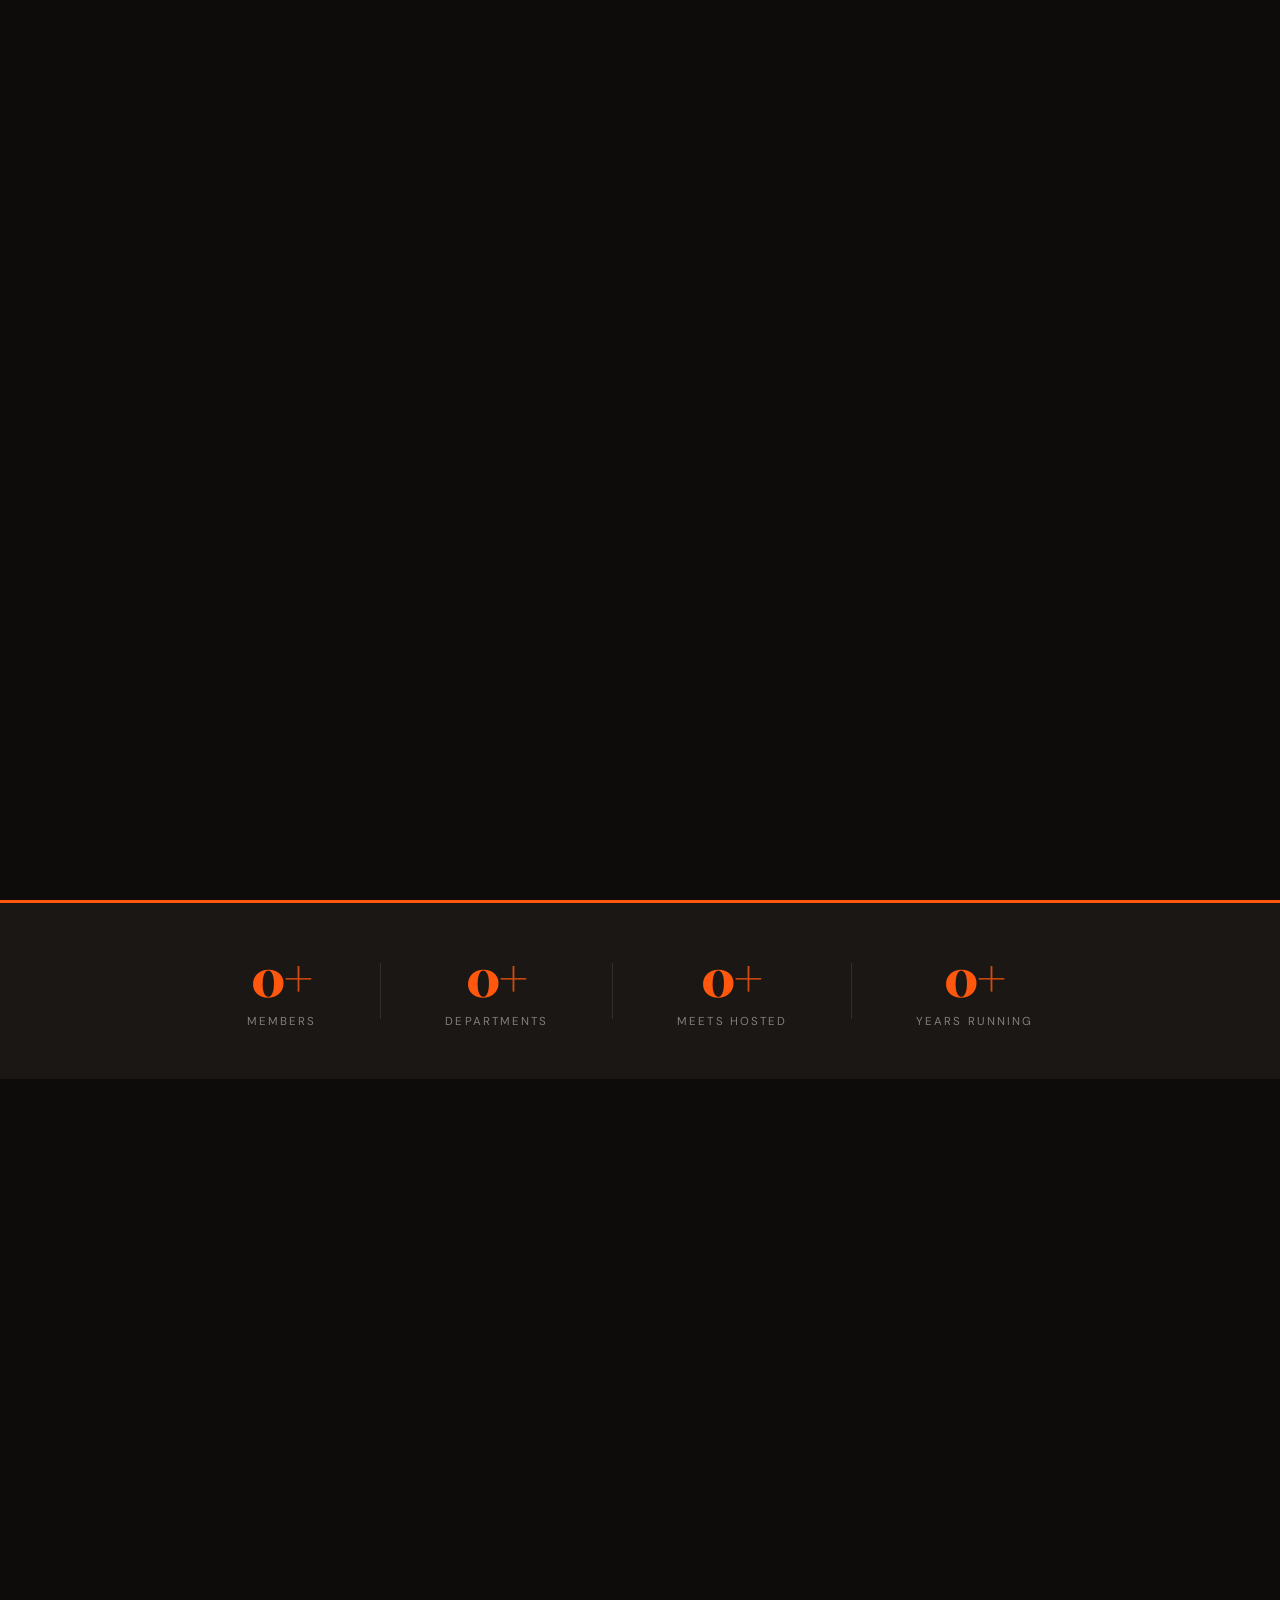
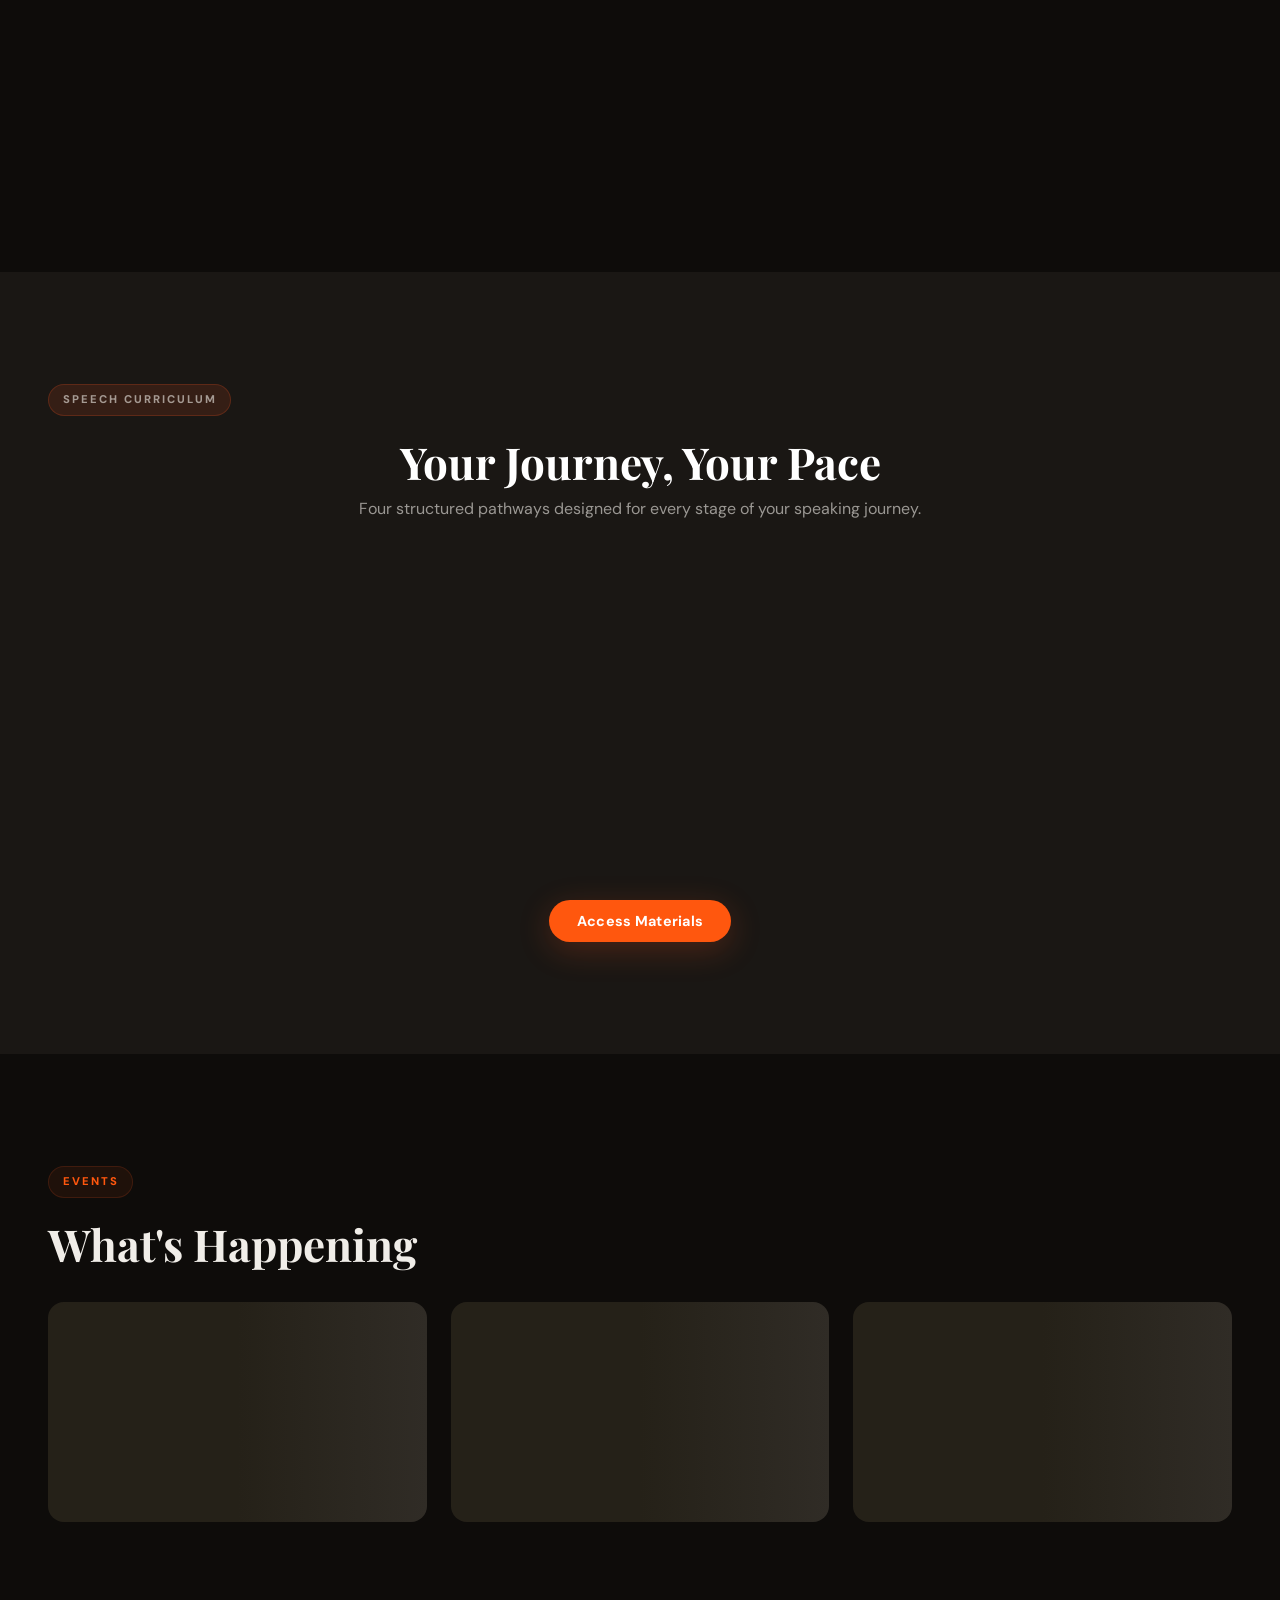
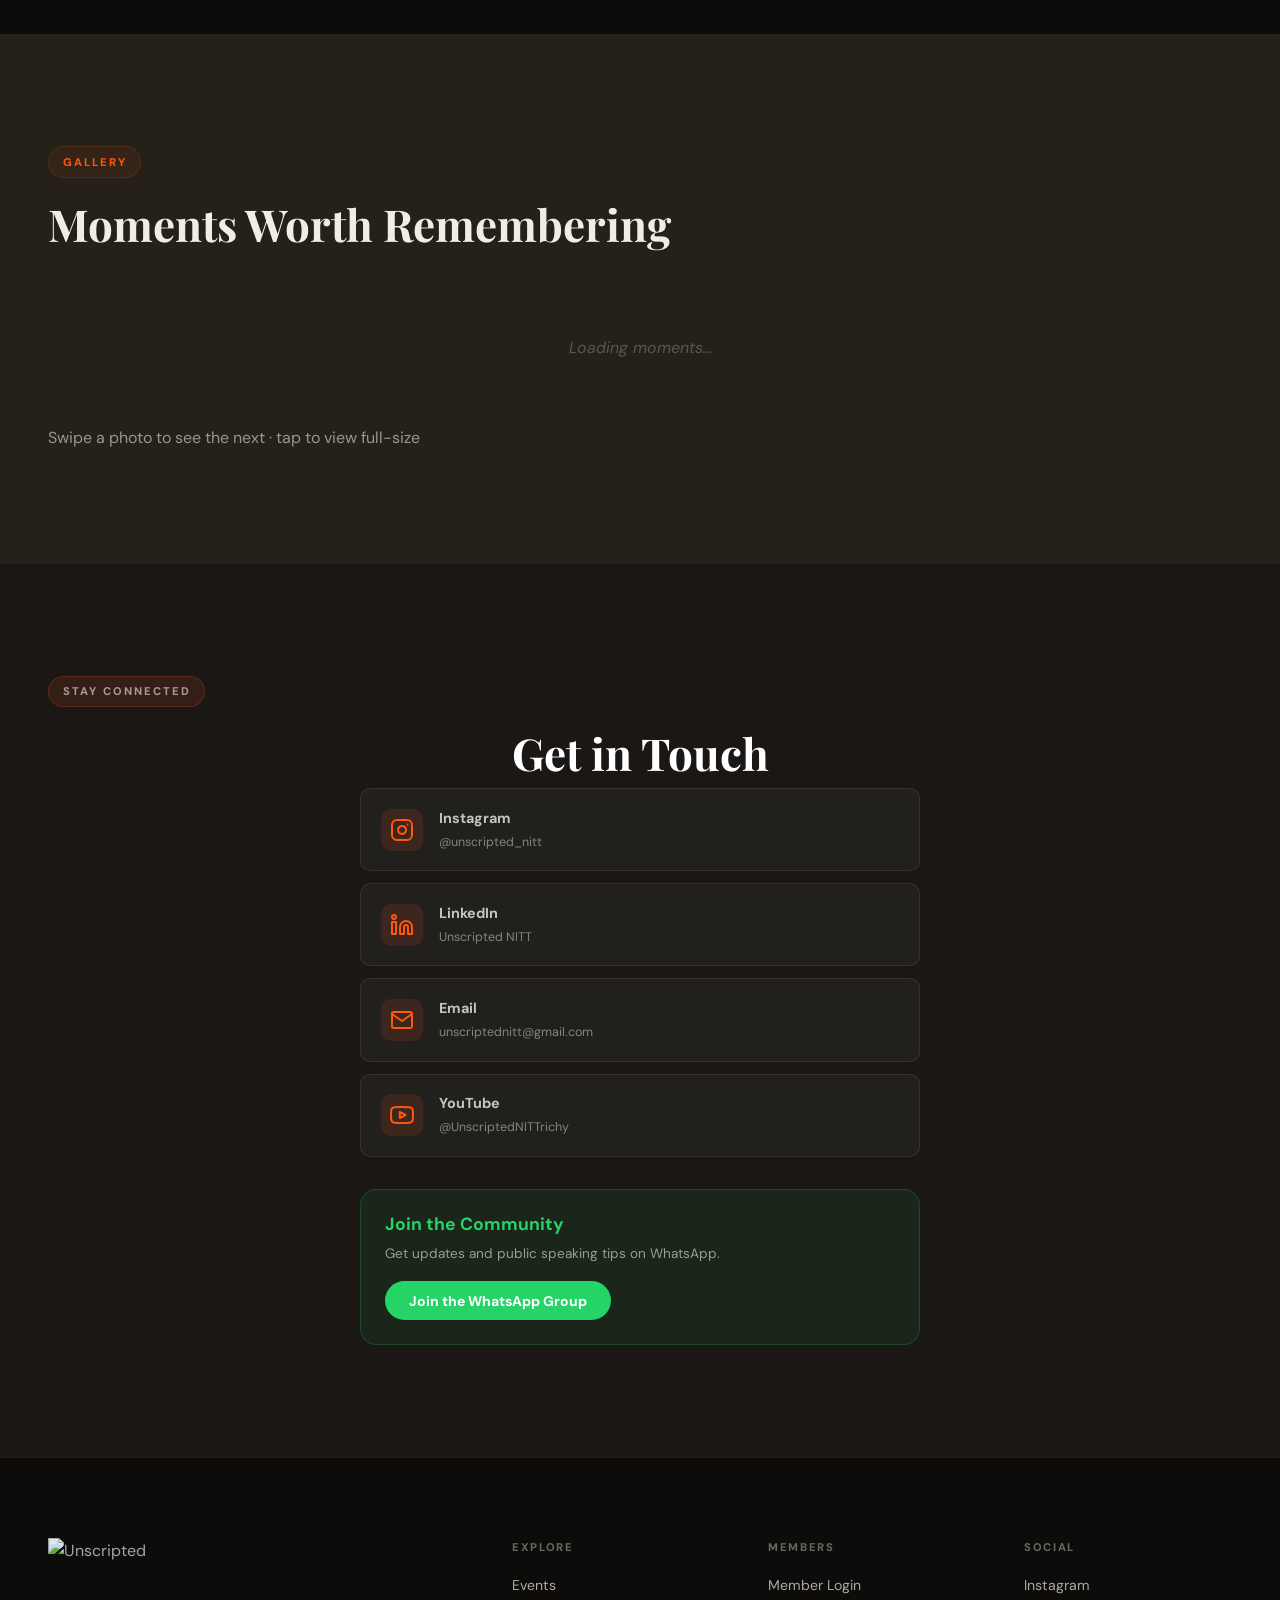
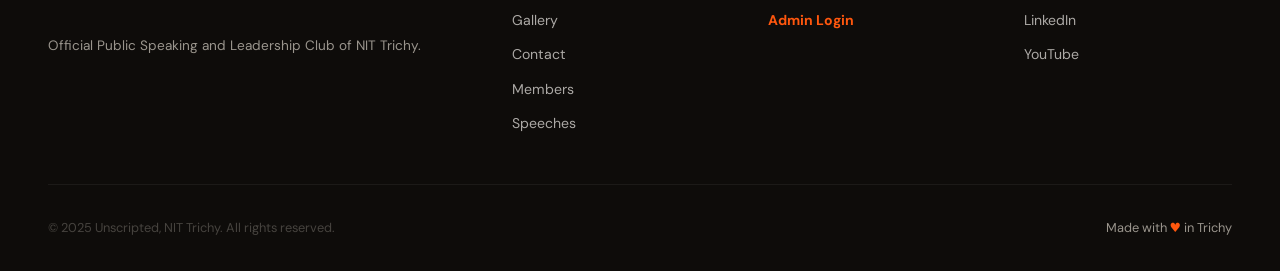
==== commit 90299da1: "Restore original landing page copy for tagline, pathways, gallery, community card, footer and About " ====
--- a/index.html
+++ b/index.html
@@ -104,7 +104,7 @@
     <div class="hero-motto-container">
       <h1 class="hero-title hero-title-focus" id="heroTrueFocus"></h1>
     </div>
-    <p class="hero-sub" style="margin-top:2rem;color:#fff;">Learn to speak by speaking.</p>
+    <p class="hero-sub" style="margin-top:2rem;color:#fff;">Your spotlight starts here.</p>
 
     <!-- MOBILE-ONLY HERO — a completely different composition from the
          desktop one: solid-colour panel with bold type first, then a
@@ -117,7 +117,7 @@
       <div class="hero-mobile-photo">
         <img src="icons/us.jpg" alt="Unscripted members at a club meet" />
       </div>
-      <p class="hero-mobile-sub">Learn to speak by speaking.</p>
+      <p class="hero-mobile-sub">Your spotlight starts here.</p>
     </div>
   </div>
   <div class="hero-scroll-hint">scroll</div>
@@ -140,16 +140,16 @@
     <div class="col-text fade-up">
       <span class="section-tag">About Us</span>
       <h2>We Turn <em>Nerves</em> Into Power</h2>
-      <p>Ideas have the power to change the world. However, even the most revolutionary of ideas take the skills of talented orators and leaders to turn them into reality. For instance, personal computing wouldn't be where it is now without the persuasive genius and visionary leadership of Steve Jobs. At Unscripted, we work on exactly that skill: the science and the art of speaking to people.
+      <p>Ideas have within the power to change the world. However, even the most revolutionary of ideas take the skills of talented orators and leaders to turn them into reality. For instance, personal computing wouldn't be where it is now, without the persuasive genius and visionary leadership of Steve Jobs. Recognizing that, we here at Unscripted inculcate and nurture this very skill, that is: the exacting science as well as the art of public communication.
 </p>
-      <p><br>Anyone can attend our weekly meets as a guest, so come see what it is like. Did you know that our words only account for 20% of the message we are trying to convey? The rest comes through tone and body language, and we practise all of it. Meets are relaxed and friendly, and every speaker gets detailed feedback on what went well and what to work on next.</p>
+      <p><br>Anyone can attend our weekly meets as guest. So do join us to learn more about the various facets of this skill. For example, did you know that our words only account for 20% of the message we are trying to convey? The rest is delivered through tone and body language: We do practise all of that here at Unscripted. We maintain a fun, amicable and supportive environment rife with detailed positive feedback and pointers that keep us on track to be better communicators and great leaders.</p>
       <a href="pages/members.html" class="inline-link">Meet the team</a>
     </div>
     <div class="col-visual fade-up">
       <div class="about-card card1"><div class="card-label" style="font-size:1.5rem; font-family:var(--font-display);">Curriculum</div><p style="font-size:0.82rem;margin-top:0.5rem;">Speech projects from Level 1 to Level 3</p></div>
       <div class="about-card card2"><div class="card-label" style="font-size:1.5rem; font-family:var(--font-display);">Leaderboard</div><p style="font-size:0.82rem;margin-top:0.5rem;">Earn points for each role you take</p></div>
       <div class="about-card card3"><div class="card-label" style="font-size:1.5rem; font-family:var(--font-display);">Mentorship</div><p style="font-size:0.82rem;margin-top:0.5rem;">A senior member to guide you one-on-one</p></div>
-      <div class="about-card card4"><div class="card-label" style="font-size:1.5rem; font-family:var(--font-display);">Community</div><p style="font-size:0.82rem;margin-top:0.5rem;">Friends you see every week</p></div>
+      <div class="about-card card4"><div class="card-label" style="font-size:1.5rem; font-family:var(--font-display);">Community</div><p style="font-size:0.82rem;margin-top:0.5rem;">A family that grows together</p></div>
     </div>
   </div>
 </section>
@@ -158,31 +158,31 @@
 <section class="section section-dark">
   <div class="section-inner">
     <span class="section-tag light">Speech Curriculum</span>
-    <h2 class="text-center" style="color:#fff; margin-bottom:0.5rem;">Speech Pathways</h2>
-    <p class="text-center" style="margin-bottom:3rem;">Four levels. Start at Level 1 and move up as you finish your projects.</p>
+    <h2 class="text-center" style="color:#fff; margin-bottom:0.5rem;">Your Journey, Your Pace</h2>
+    <p class="text-center" style="margin-bottom:3rem;">Four structured pathways designed for every stage of your speaking journey.</p>
     <div class="pathways-grid" id="pathways-preview-grid">
       <div class="pathway-card fade-up">
         <div class="pathway-num">01</div>
         <h3>Level 1: Foundation</h3>
-        <p>Speech structure, delivery, eye contact and getting comfortable on stage.</p>
+        <p>Master the basics: structure, delivery, eye contact, and confidence.</p>
         <span class="pathway-tag">Beginner</span>
       </div>
       <div class="pathway-card fade-up" style="transition-delay:0.1s">
         <div class="pathway-num">02</div>
         <h3>Level 2: Proficiency</h3>
-        <p>Persuasion, storytelling, using your voice well and reading the audience.</p>
+        <p>Dive deeper: persuasion, storytelling, vocal variety, and audience mastery.</p>
         <span class="pathway-tag">Intermediate</span>
       </div>
        <div class="pathway-card fade-up" style="transition-delay:0.2s">
         <div class="pathway-num">L3K</div>
-        <h3>Level 3K: Keynote</h3>
-        <p>Longer talks in a TED style, and speaking as a leader.</p>
+        <h3>Level 3K: Keynote Specialization</h3>
+        <p>Command the room: signature talks, TED-style delivery, and leadership narratives.</p>
         <span class="pathway-tag">Advanced</span>
       </div>
       <div class="pathway-card fade-up" style="transition-delay:0.3s">
         <div class="pathway-num">L3H</div>
-        <h3>Level 3H: Humorous</h3>
-        <p>Comic timing, joke structure and landing a punchline.</p>
+        <h3>Level 3H: Humorous Specialization</h3>
+        <p>Make them laugh: timing, wit, comedic structure, and the art of the punchline.</p>
         <span class="pathway-tag">Advanced</span>
       </div>
     </div>
@@ -209,7 +209,7 @@
 <section class="section section-cream" id="gallery">
   <div class="section-inner">
     <span class="section-tag">Gallery</span>
-    <h2>From Our Meets</h2>
+    <h2>Moments Worth Remembering</h2>
     <div class="gallery-stack-wrap">
       <div id="galleryPreview">
         <div class="gallery-placeholder">Loading moments...</div>
@@ -298,7 +298,7 @@
     </div>
     <div class="footer-bottom">
       <p class="footer-copy">&copy; 2025 Unscripted, NIT Trichy. All rights reserved.</p>
-      <p class="footer-love">Run by the members of Unscripted</p>
+      <p class="footer-love">Made with <span>&hearts;</span> in Trichy</p>
     </div>
   </div>
 </footer>
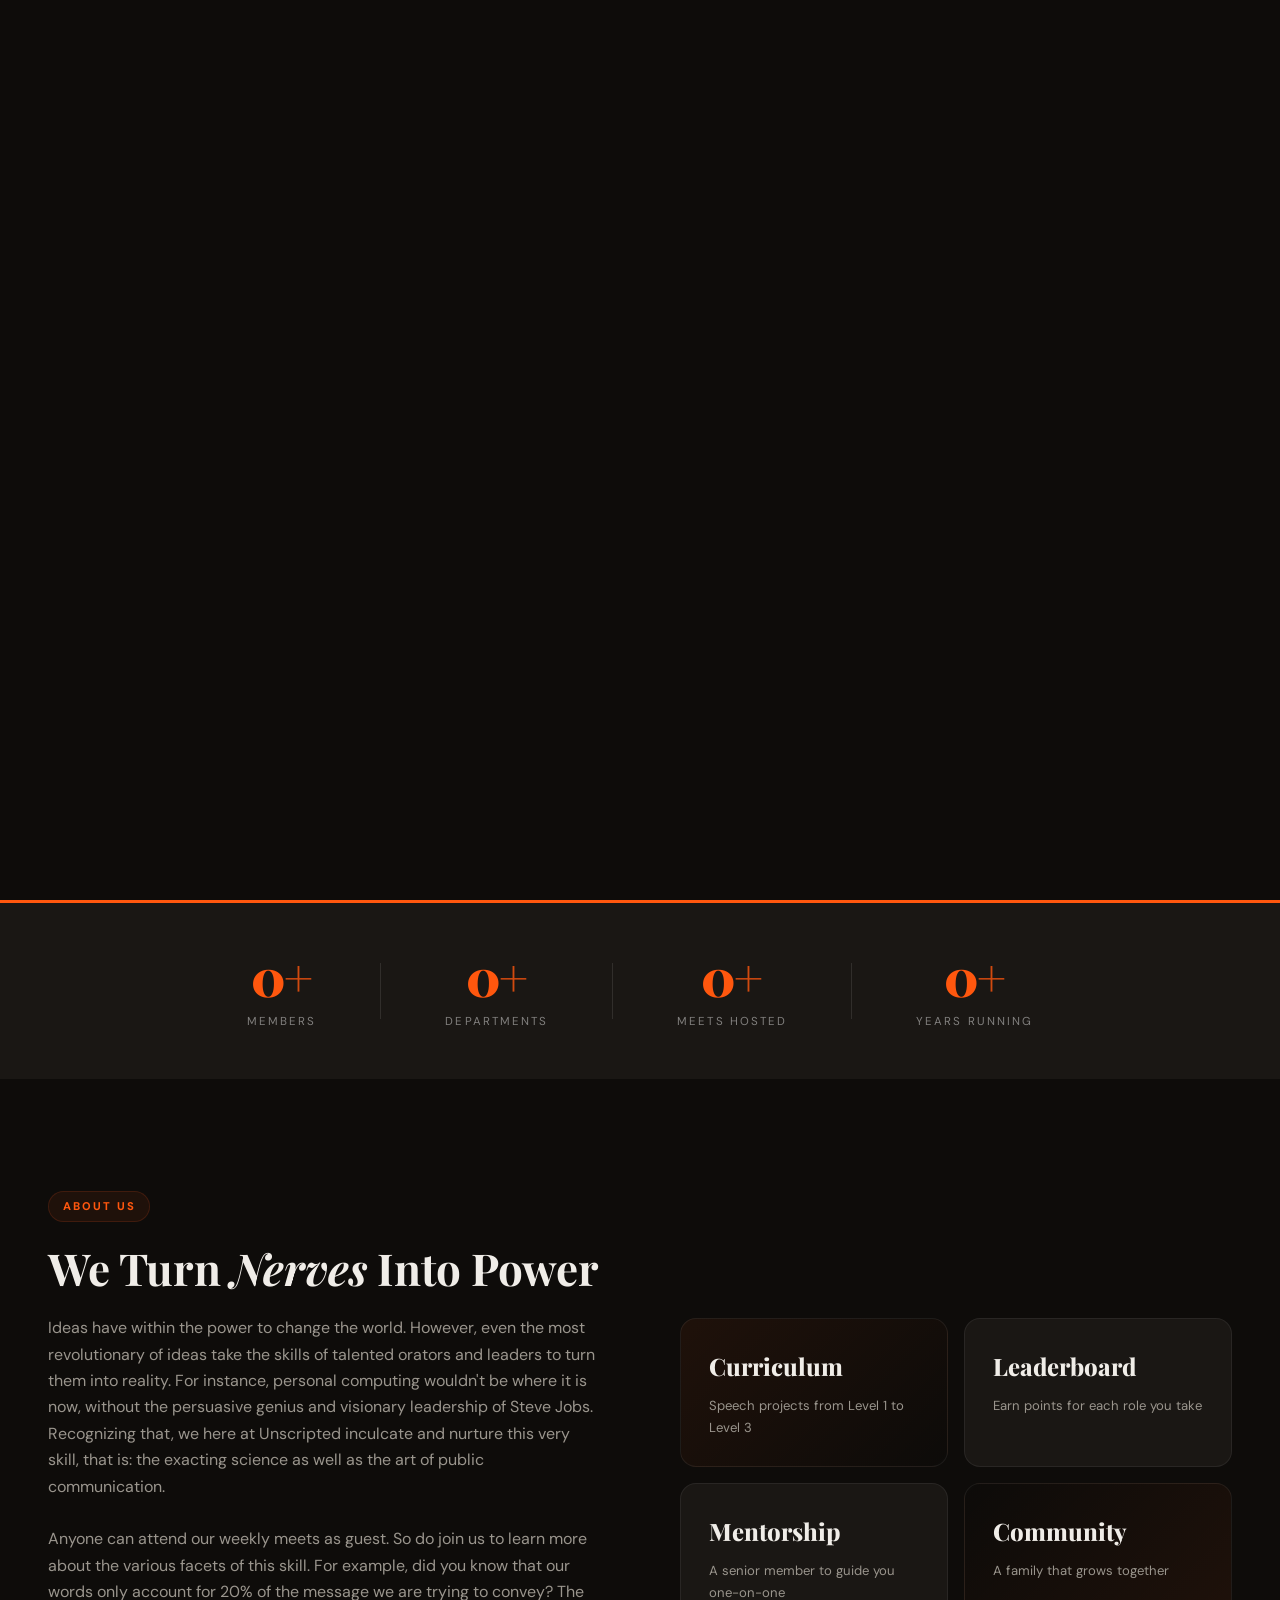
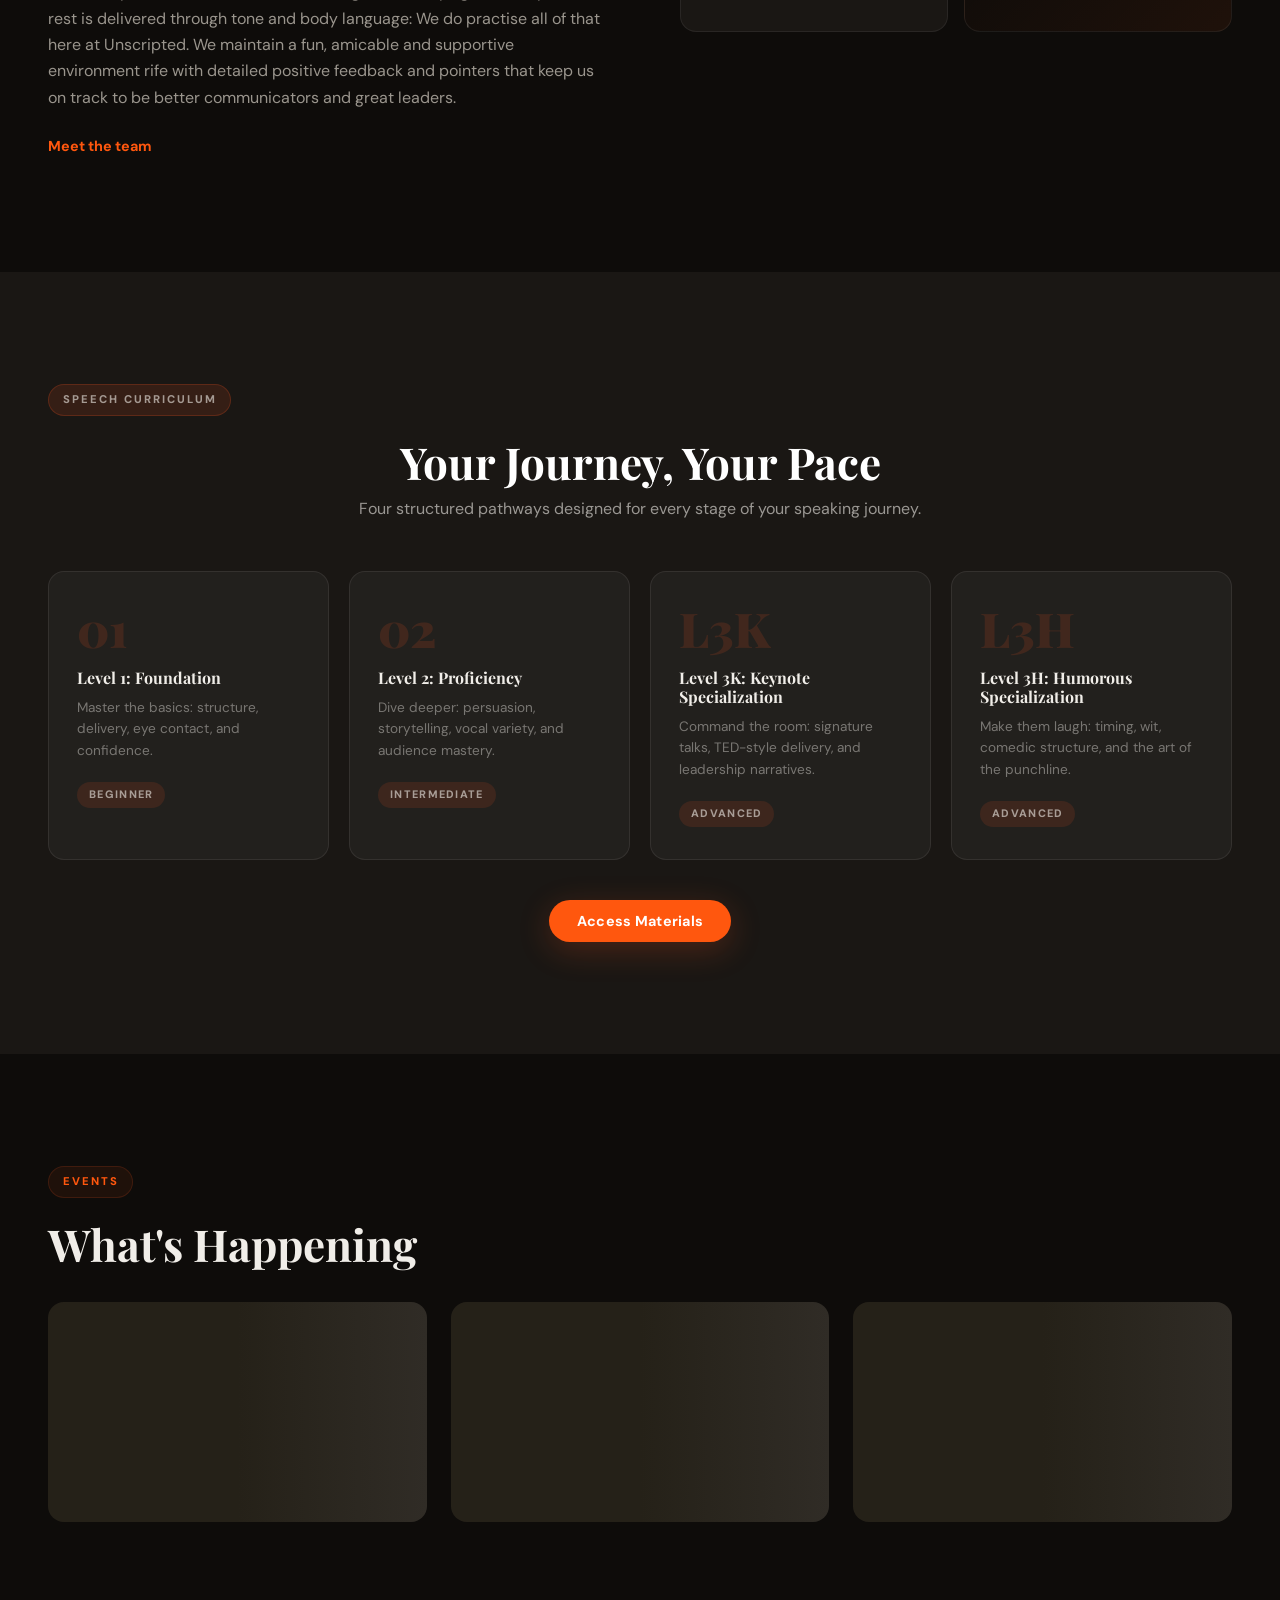
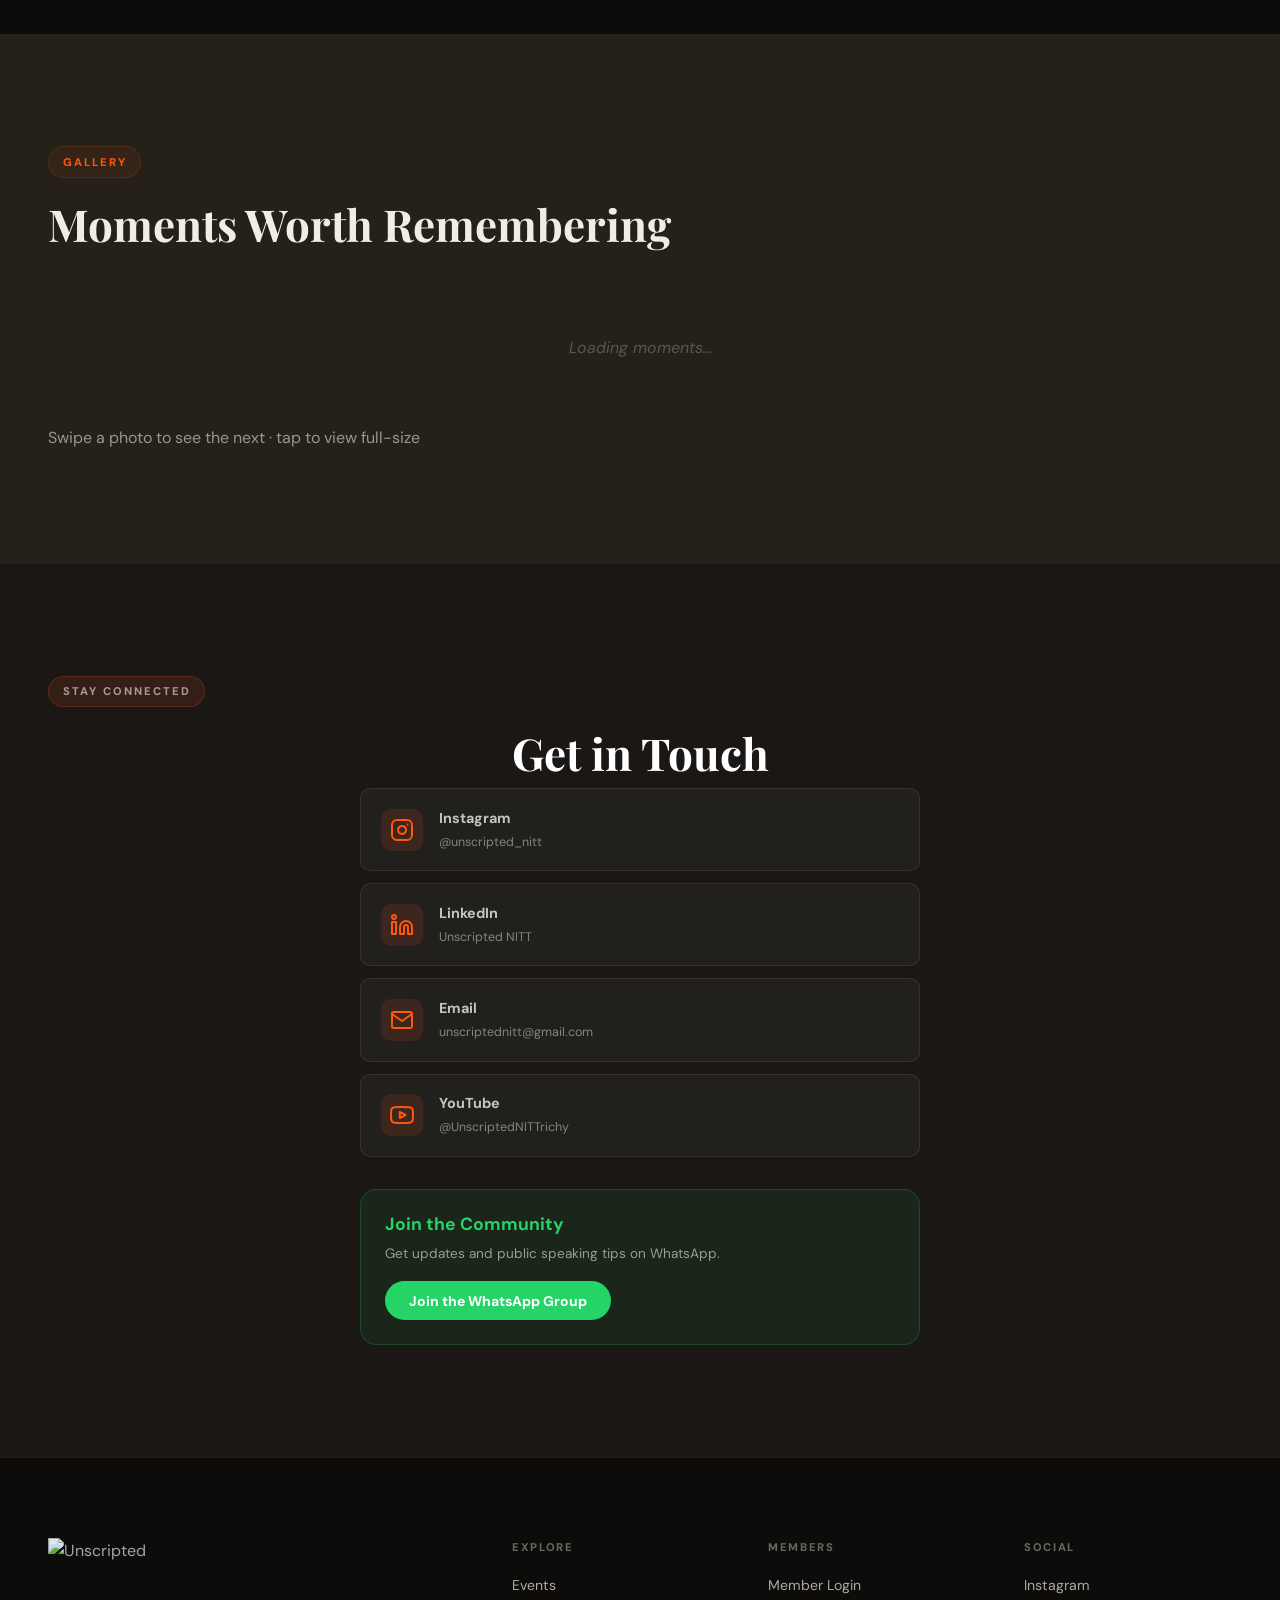
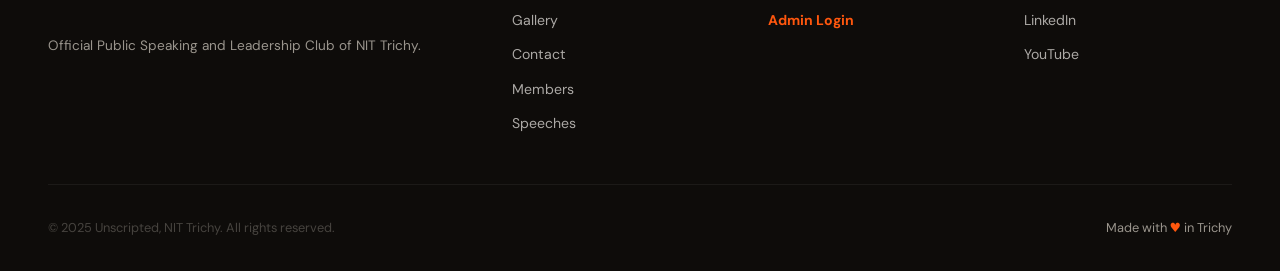
==== commit 297409bc: "Remove new-visitor popup and make the home hero more accessible Drop the blocking 'Are you new here?" ====
--- a/index.html
+++ b/index.html
@@ -41,27 +41,7 @@
 <div id="app-preloader" aria-hidden="true"><div class="preloader-text">UNSCRIPTED</div></div>
 <script type="module" src="js/preloader.js"></script>
 
-<!-- NEW VISITOR POPUP -->
-<div id="newVisitorModal" style="display:flex;position:fixed;inset:0;background:rgba(0,0,0,0.72);backdrop-filter:blur(10px);z-index:9999;align-items:center;justify-content:center;padding:1.5rem;">
-  <div style="background:#fff;border-radius:24px;padding:2.5rem 2rem;max-width:400px;width:100%;text-align:center;box-shadow:0 32px 80px rgba(0,0,0,0.35);">
-    <img src="icons/logo.png" alt="Unscripted NITT" style="height:60px;margin:0 auto 1.25rem;display:block;" />
-    <h2 style="font-family:'Playfair Display',serif;font-size:1.7rem;color:#1A1714;margin-bottom:0.4rem;">Are you new here?</h2>
-    <p style="font-size:0.88rem;color:#5A554E;margin-bottom:1.75rem;line-height:1.6;">Follow us and stay updated on meets, events, and public speaking tips!</p>
-    <div style="display:flex;flex-direction:column;gap:0.75rem;margin-bottom:1.5rem;">
-      <a href="https://instagram.com/unscripted_nitt" target="_blank" rel="noopener"
-        style="display:flex;align-items:center;justify-content:center;gap:0.6rem;padding:0.9rem 1.5rem;background:linear-gradient(135deg,#f09433,#e6683c,#dc2743,#cc2366,#bc1888);color:#fff;border-radius:100px;font-weight:700;font-size:0.92rem;text-decoration:none;">
-        Follow on Instagram
-      </a>
-      <a href="https://chat.whatsapp.com/L7VeSvqUCQsJmsfdP9X7mF" target="_blank" rel="noopener"
-        style="display:flex;align-items:center;justify-content:center;gap:0.6rem;padding:0.9rem 1.5rem;background:#25D366;color:#fff;border-radius:100px;font-weight:700;font-size:0.92rem;text-decoration:none;">
-        Join WhatsApp Group
-      </a>
-    </div>
-    <button onclick="closeVisitorPopup()" style="background:none;border:none;color:#9A958D;font-size:0.85rem;cursor:pointer;text-decoration:underline;font-family:inherit;">
-      No thanks, take me to the website
-    </button>
-  </div>
-</div>
+<a class="skip-link" href="#main">Skip to main content</a>
 
 <!-- NAV -->
 <nav class="navbar" id="navbar">
@@ -85,14 +65,16 @@
       <span class="theme-toggle-icon"></span>
     </button>
     <button class="btn-login" onclick="window.location.href='pages/login.html'">Member Login</button>
-    <button class="hamburger" id="hamburger" onclick="toggleMenu()" aria-label="Menu">
+    <button class="hamburger" id="hamburger" onclick="toggleMenu()" aria-label="Menu" aria-controls="navLinks" aria-expanded="false">
       <span></span><span></span><span></span>
     </button>
   </div>
 </nav>
 
+<main id="main" tabindex="-1">
+
 <!-- HERO -->
-<section class="hero">
+<section class="hero" aria-label="Welcome">
   <div class="hero-bg">
     <img src="icons/logo.png" class="hero-watermark" alt="" aria-hidden="true" />
     <div class="hero-blob blob1"></div>
@@ -119,8 +101,12 @@
       </div>
       <p class="hero-mobile-sub">Your spotlight starts here.</p>
     </div>
-  </div>
-  <div class="hero-scroll-hint">scroll</div>
+
+    <div class="hero-cta">
+      <a href="#events" class="btn-primary">Upcoming events</a>
+      <a href="#contact" class="btn-ghost hero-btn-ghost">Get in touch</a>
+    </div>
+  </div>
 </section>
 
 <!-- STATS BAR -->
@@ -261,6 +247,8 @@
     </div>
   </div>
 </section>
+
+</main>
 
 <!-- FOOTER -->
 <footer class="footer">
@@ -349,14 +337,5 @@
     });
   }
 </script>
-<script>
-  function closeVisitorPopup() {
-    document.getElementById('newVisitorModal').style.display = 'none';
-    sessionStorage.setItem('popupSeen','1');
-  }
-  if (sessionStorage.getItem('popupSeen')) {
-    document.getElementById('newVisitorModal').style.display = 'none';
-  }
-</script>
 </body>
 </html>
--- a/css/style.css
+++ b/css/style.css
@@ -1875,3 +1875,64 @@
 #rolesTable td:last-child {
   border-right: none;
 }
+
+/* ═══════════════════════════════════════════════════════════
+   ACCESSIBILITY
+   ═══════════════════════════════════════════════════════════ */
+.sr-only {
+  position: absolute !important;
+  width: 1px; height: 1px;
+  padding: 0; margin: -1px;
+  overflow: hidden;
+  clip: rect(0, 0, 0, 0);
+  white-space: nowrap;
+  border: 0;
+}
+
+.skip-link {
+  position: absolute;
+  top: 0.75rem; left: 0.75rem;
+  z-index: 10000;
+  padding: 0.7rem 1.2rem;
+  background: var(--orange);
+  color: #fff;
+  font-weight: 700;
+  border-radius: var(--radius-xl);
+  text-decoration: none;
+  transform: translateY(-200%);
+  transition: transform 0.15s ease;
+}
+.skip-link:focus { transform: translateY(0); }
+
+:focus-visible {
+  outline: 3px solid var(--orange);
+  outline-offset: 3px;
+}
+#main:focus { outline: none; }
+
+/* Hero CTAs sit on the dark photo overlay (desktop) or the dark panel
+   (mobile) in both themes, so the ghost button needs light text. */
+.hero .hero-cta a { text-decoration: none; }
+.hero-btn-ghost {
+  color: #fff;
+  border-color: rgba(255,255,255,0.7);
+}
+.hero-btn-ghost:hover {
+  color: #fff;
+  border-color: var(--orange);
+  background: rgba(255,87,34,0.18);
+}
+.hero .hero-cta a:focus-visible { outline-color: #fff; }
+
+@media (prefers-reduced-motion: reduce) {
+  .hero-content,
+  .hero-eyebrow,
+  .hero-sub,
+  .hero-cta,
+  .hero-watermark,
+  .hero-scroll-hint::after {
+    animation: none !important;
+  }
+  .btn-primary:hover,
+  .btn-ghost:hover { transform: none; }
+}
--- a/css/mobile.css
+++ b/css/mobile.css
@@ -0,0 +1,552 @@
+/* ═══════════════════════════════════════════════════════════════
+   css/mobile.css — MOBILE HOMEPAGE, REBUILT FROM ZERO
+   ───────────────────────────────────────────────────────────────
+   Every rule in this file lives inside a `max-width` media query
+   (the only exception is right below, hiding a brand-new element
+   that doesn't exist in the desktop markup at all), so nothing
+   here changes the desktop/tablet layout. Load this file LAST
+   (after style.css, gooey-nav.css, etc.) so it can win the
+   cascade where it needs to.
+
+   THE CONCEPT
+   The old mobile view was the desktop marketing page, shrunk down
+   section by section — a photo-with-text-overlay hero, a 4-across
+   stat row, 2-column card grids, everything stacked vertically.
+   That's what kept looking "off" no matter how much it got patched:
+   wrong medium for a phone.
+
+   This version treats the phone homepage as its own thing: a
+   content-first hero (bold type on a solid panel, photo as a card
+   underneath — not text stamped over an image), and every card
+   collection below it (about-highlights, pathways, events) laid
+   out as a horizontally swipeable row instead of a vertical stack
+   — the pattern people already know from Instagram Stories, app
+   stores, etc. Nothing about the *data* changes (same JS still
+   fetches and fills the same containers), only how it's arranged.
+
+   Sections:
+     0. Global overflow guard
+     1. Navbar — floating rounded bar instead of an edge-to-edge strip
+     2. Mobile dropdown menu
+     3. Hero — solid panel + bold type + photo card
+     4. Stats — horizontal swipe strip of chips
+     5. About — short intro + horizontal swipe strip of highlight cards
+     6. Pathways — horizontal swipe carousel
+     7. Events — horizontal swipe carousel
+     8. Gallery — reframed spacing around the existing swipe stack
+     9. Contact — 2×2 icon tile grid
+     10. Footer — condensed single column
+     11. General section rhythm (shared with members/videos/login)
+     12. Members / Videos grids, Login card, small-phone safety net
+   ═══════════════════════════════════════════════════════════════ */
+
+.hero-mobile-heading { display: none; }
+
+
+/* ───────────────────────────────────────────────────────────────
+   0. GLOBAL OVERFLOW GUARD — guarantees no stray blank strip /
+   sideways scroll on the phone viewport regardless of cause.
+   ─────────────────────────────────────────────────────────────── */
+@media (max-width: 1024px) {
+  html, body {
+    overflow-x: hidden;
+    width: 100%;
+  }
+}
+
+
+/* ───────────────────────────────────────────────────────────────
+   1. NAVBAR — a compact floating bar with room to breathe, instead
+   of a full-width strip where the logo, toggle, login button and
+   hamburger were all fighting for the same 40px of height.
+   ─────────────────────────────────────────────────────────────── */
+@media (max-width: 768px) {
+  .navbar {
+    top: 0.6rem;
+    left: 0.6rem;
+    right: 0.6rem;
+    width: auto;
+    padding: 0.5rem 0.75rem;
+    border-radius: 999px;
+    background: rgba(14,12,10,0.72);
+    backdrop-filter: blur(14px);
+    -webkit-backdrop-filter: blur(14px);
+    border: 1px solid rgba(255,255,255,0.08);
+  }
+  .navbar.scrolled {
+    background: rgba(14,12,10,0.9);
+  }
+  .nav-logo img {
+    height: 28px;
+  }
+  .nav-actions {
+    gap: 0.35rem;
+  }
+  .btn-login {
+    padding: 0.5rem 0.85rem;
+    font-size: 0.76rem;
+  }
+  #themeToggleBtn.theme-toggle-btn {
+    width: 32px;
+    height: 32px;
+  }
+  .hamburger {
+    width: 32px;
+    height: 32px;
+  }
+}
+@media (max-width: 380px) {
+  .nav-logo img { height: 24px; }
+  .btn-login { padding: 0.45rem 0.65rem; font-size: 0.7rem; }
+  .nav-actions { gap: 0.25rem; }
+}
+
+
+/* ───────────────────────────────────────────────────────────────
+   2. MOBILE DROPDOWN MENU
+   gooey-nav.css sets `.gooey-nav-container { position: relative }`
+   with no media query, and — loaded after style.css — silently
+   overrides the mobile `position: fixed` rule (equal specificity,
+   later file wins). Restoring it here (loaded last) is what makes
+   the menu a real full-screen overlay instead of a squashed sliver
+   with its first item rendering above the top of the screen.
+   ─────────────────────────────────────────────────────────────── */
+@media (max-width: 1024px) {
+  .nav-links {
+    position: fixed !important;
+    top: calc(var(--nav-h) + 0.6rem) !important;
+    left: 0.6rem !important;
+    right: 0.6rem !important;
+    width: auto !important;
+    max-height: calc(100svh - var(--nav-h) - 1.5rem);
+    overflow-y: auto;
+    margin: 0;
+    z-index: 900;
+  }
+}
+@media (max-width: 768px) {
+  .nav-links {
+    padding: 0.6rem;
+    border-radius: 22px;
+    box-shadow: var(--shadow-lg);
+    border: 1px solid rgba(255,255,255,0.08);
+  }
+  .nav-links a {
+    padding: 0.95rem 0.9rem;
+    font-size: 1.05rem;
+  }
+  .gooey-nav-container nav { width: 100%; }
+  .gooey-nav-container nav ul {
+    flex-direction: column;
+    gap: 0.15rem;
+    width: 100%;
+  }
+  .gooey-nav-container nav ul li {
+    width: 100%;
+    border-radius: 14px;
+  }
+  .gooey-nav-container nav ul li a {
+    display: block;
+    width: 100%;
+    padding: 0.95rem 0.9rem;
+  }
+}
+
+
+/* ───────────────────────────────────────────────────────────────
+   3. HERO — content-first panel + photo card
+   No text laid over a photo, no pill badge, no blur-cycling word
+   animation (that JS is skipped entirely below 769px — see the
+   matchMedia guard around the TrueFocus init in index.html).
+   ─────────────────────────────────────────────────────────────── */
+@media (max-width: 768px) {
+  .hero {
+    min-height: 0;
+    display: block;
+    background-image: none;
+    background-color: var(--dark);
+    padding: calc(var(--nav-h) + 1.75rem) 1.5rem 3rem;
+  }
+  .hero::after { display: none; }
+
+  .hero-eyebrow,
+  .hero-motto-container,
+  .hero-sub,
+  .hero-scroll-hint {
+    display: none;
+  }
+
+  .hero-mobile-heading {
+    display: block;
+    text-align: center;
+  }
+  .hero-mobile-eyebrow {
+    font-size: 0.7rem;
+    font-weight: 700;
+    letter-spacing: 0.16em;
+    text-transform: uppercase;
+    color: var(--orange);
+    line-height: 1.6;
+    margin: 0 0 0.85rem;
+  }
+  .hero-mobile-title {
+    font-weight: 900;
+    line-height: 1.15;
+    color: #fff;
+    margin: 0;
+  }
+  /* .hero-mobile-title now doubles as the TrueFocus mount (id=heroTrueFocusMobile)
+     — this overrides the desktop sizing from true-focus.css's
+     .hero-title-focus .focus-word rule (clamp(2.5rem,8vw,6rem), too big here). */
+  .hero-mobile-title.focus-container {
+    justify-content: center;
+    gap: 0.1em;
+  }
+  .hero-mobile-title .focus-word {
+    font-family: var(--font-display);
+    font-size: clamp(2rem, 8.5vw, 2.75rem);
+    font-weight: 900;
+    line-height: 1.15;
+  }
+  .hero-mobile-photo {
+    margin: 1.75rem 0;
+    border-radius: 20px;
+    overflow: hidden;
+    /* Matches the source photo's own ~2.2:1 ratio (was 16/11 ≈ 1.45,
+       which forced object-fit:cover to crop people off the left/right
+       edges to fill the taller frame). */
+    aspect-ratio: 2.2 / 1;
+    box-shadow: var(--shadow-lg);
+  }
+  .hero-mobile-photo img {
+    width: 100%;
+    height: 100%;
+    object-fit: cover;
+    display: block;
+  }
+  .hero-mobile-sub {
+    margin: 0;
+    font-size: 1rem;
+    color: rgba(240,237,232,0.75);
+  }
+  .hero .hero-cta {
+    margin-top: 1.75rem;
+    justify-content: center;
+  }
+  .hero .hero-cta a { flex: 1 1 10rem; justify-content: center; }
+}
+
+
+/* ───────────────────────────────────────────────────────────────
+   4. STATS — a horizontal swipe strip of standalone chip cards
+   instead of a 4-across row (which had no room to wrap and
+   stacked into ~1500px of extra scrolling) or a plain 2×2 grid.
+   Each number gets its own small card you flick through.
+   ─────────────────────────────────────────────────────────────── */
+@media (max-width: 768px) {
+  .stats-bar {
+    display: flex;
+    gap: 0.75rem;
+    padding: 1.5rem 1.25rem;
+    overflow-x: auto;
+    scroll-snap-type: x proximity;
+    justify-content: center;
+    -webkit-overflow-scrolling: touch;
+    scrollbar-width: none;
+  }
+  .stats-bar::-webkit-scrollbar { display: none; }
+  .stat {
+    flex: 0 0 auto;
+    scroll-snap-align: start;
+    background: var(--surface2);
+    border: 1px solid rgba(255,255,255,0.06);
+    border-radius: 16px;
+    padding: 1rem 1.5rem;
+    min-width: 132px;
+  }
+  .stat-num, .plus { font-size: 1.7rem; }
+  .stat-label {
+    font-size: 0.6rem;
+    letter-spacing: 0.1em;
+    white-space: nowrap;
+  }
+  .stat-divider { display: none; }
+}
+
+
+/* ───────────────────────────────────────────────────────────────
+   5. ABOUT — a short intro (the second, longer paragraph is
+   hidden here; the full text is still one tap away on the
+   Members page) followed by the four highlight cards as a swipe
+   row instead of a 2×2 grid.
+   ─────────────────────────────────────────────────────────────── */
+@media (max-width: 768px) {
+  #about .section-inner.two-col {
+    display: block;
+  }
+  #about .col-text p:nth-of-type(2) {
+    display: none;
+  }
+  #about .col-text .inline-link {
+    display: inline-block;
+    margin-top: 0.5rem;
+  }
+  #about .col-visual {
+    display: flex;
+    gap: 0.85rem;
+    margin-top: 2rem;
+    overflow-x: auto;
+    scroll-snap-type: x proximity;
+    -webkit-overflow-scrolling: touch;
+    scrollbar-width: none;
+    padding-bottom: 0.25rem;
+  }
+  #about .col-visual::-webkit-scrollbar { display: none; }
+  #about .about-card {
+    flex: 0 0 auto;
+    width: 68vw;
+    max-width: 240px;
+    scroll-snap-align: start;
+    padding: 1.5rem;
+  }
+}
+
+
+/* ───────────────────────────────────────────────────────────────
+   6. PATHWAYS — horizontal swipe carousel. The CTA button used to
+   sit inside `.pathways-grid` as an implicit 5th grid item (a
+   pre-existing unclosed <div> in index.html) which also misplaced
+   it on desktop — that's now fixed at the markup level, so on
+   every screen size the button is a normal sibling block again.
+   ─────────────────────────────────────────────────────────────── */
+@media (max-width: 768px) {
+  .pathways-grid {
+    display: flex;
+    gap: 1rem;
+    overflow-x: auto;
+    scroll-snap-type: x mandatory;
+    -webkit-overflow-scrolling: touch;
+    scrollbar-width: none;
+    padding-bottom: 0.25rem;
+    margin-top: 2rem;
+  }
+  .pathways-grid::-webkit-scrollbar { display: none; }
+  .pathway-card {
+    flex: 0 0 auto;
+    width: 78vw;
+    max-width: 320px;
+    scroll-snap-align: start;
+    padding: 1.75rem 1.5rem;
+  }
+  .text-center.mt-2 {
+    margin-top: 1.5rem;
+  }
+}
+
+
+/* ───────────────────────────────────────────────────────────────
+   7. EVENTS — same horizontal-card language as About and
+   Pathways, so the whole page reads as one consistent pattern
+   instead of a different layout per section.
+   ─────────────────────────────────────────────────────────────── */
+@media (max-width: 768px) {
+  .events-preview-grid {
+    display: flex;
+    gap: 1rem;
+    overflow-x: auto;
+    scroll-snap-type: x mandatory;
+    -webkit-overflow-scrolling: touch;
+    scrollbar-width: none;
+    padding-bottom: 0.25rem;
+    margin-top: 2rem;
+  }
+  .events-preview-grid::-webkit-scrollbar { display: none; }
+  .event-card, .event-skeleton {
+    flex: 0 0 auto;
+    width: 80vw;
+    max-width: 320px;
+    scroll-snap-align: start;
+  }
+  /* Compact preview card: the full role-assignment list (HOM, TTM, TTE,
+     every speaker/evaluator...) is meant for the event's own page, not a
+     homepage teaser — on a 320px-wide card each long role name wraps onto
+     its own line and turns one event into a very tall scroll. Show just
+     the date/title/description/status here. */
+  .event-card {
+    padding: 1.25rem;
+  }
+  .event-title {
+    font-size: 1.05rem;
+    margin-bottom: 0.35rem;
+  }
+  .event-desc {
+    font-size: 0.8rem;
+    line-height: 1.45;
+    display: -webkit-box;
+    -webkit-line-clamp: 3;
+    -webkit-box-orient: vertical;
+    overflow: hidden;
+  }
+  .event-roles-grid {
+    display: none;
+  }
+  .event-badge {
+    margin-top: 0.85rem !important;
+  }
+}
+
+
+/* ───────────────────────────────────────────────────────────────
+   8. GALLERY — the swipeable photo stack (stack-gallery.js) is
+   already a mobile-native pattern; just tighten the spacing
+   around it to match the new rhythm.
+   ─────────────────────────────────────────────────────────────── */
+@media (max-width: 768px) {
+  .gallery-stack-wrap {
+    margin-top: 1.5rem;
+  }
+  .gallery-hint {
+    margin-top: 1.25rem;
+    font-size: 0.78rem;
+  }
+}
+
+
+/* ───────────────────────────────────────────────────────────────
+   9. CONTACT — a 2×2 grid of square icon tiles instead of four
+   stacked full-width rows.
+   ─────────────────────────────────────────────────────────────── */
+@media (max-width: 600px) {
+  #contact h2 {
+    margin-bottom: 1.1rem !important;
+  }
+  .contact-social-links {
+    display: grid;
+    grid-template-columns: 1fr 1fr;
+    gap: 0.6rem;
+  }
+  .contact-social-item {
+    flex-direction: column;
+    align-items: flex-start;
+    gap: 0.5rem;
+    padding: 0.9rem 0.85rem;
+  }
+  .soc-name { font-size: 0.85rem; }
+  .soc-handle {
+    font-size: 0.72rem;
+    word-break: break-word;
+  }
+  /* "Join the Community" WhatsApp callout — was its own tall panel with
+     desktop-scale padding/margins; tighten it to match the rest of the
+     compact contact block instead of doubling the section's height. */
+  .contact-whatsapp-card {
+    margin-top: 1.1rem !important;
+    padding: 1rem !important;
+  }
+  .contact-whatsapp-card h3 {
+    font-size: 0.95rem !important;
+    margin-bottom: 0.25rem !important;
+  }
+  .contact-whatsapp-card p {
+    font-size: 0.78rem !important;
+    margin-bottom: 0.65rem !important;
+  }
+  .btn-whatsapp {
+    padding: 0.65rem 1rem;
+    font-size: 0.82rem;
+  }
+}
+@media (max-width: 768px) {
+  #contact {
+    padding-top: 2.5rem;
+    padding-bottom: 2.5rem;
+  }
+}
+
+
+/* ───────────────────────────────────────────────────────────────
+   10. FOOTER — condensed to a single centered column; the
+   three-across link list (Explore / Members / Social) becomes
+   one stack so it isn't three short, wide columns of whitespace.
+   ─────────────────────────────────────────────────────────────── */
+@media (max-width: 768px) {
+  .footer {
+    padding: 2.5rem 1.25rem 1.25rem;
+  }
+  .footer-top {
+    grid-template-columns: 1fr !important;
+    gap: 1.1rem;
+    margin-bottom: 1.5rem;
+    text-align: center;
+  }
+  .footer-brand { display: flex; flex-direction: column; align-items: center; }
+  .footer-logo img { height: 44px; }
+  .footer-tagline {
+    margin-top: 0.5rem;
+    font-size: 0.78rem;
+    line-height: 1.45;
+    max-width: 300px;
+  }
+  /* Collapse the three "Explore / Members / Social" columns into single
+     wrapped rows of links with no section headers — three short, wide
+     stacked lists were most of the footer's height on a phone. */
+  .footer-nav { text-align: center; }
+  .footer-nav h4 { display: none; }
+  .footer-nav ul {
+    flex-direction: row;
+    flex-wrap: wrap;
+    align-items: center;
+    justify-content: center;
+    gap: 0.35rem 1rem;
+  }
+  .footer-nav a { font-size: 0.8rem; }
+  .footer-bottom {
+    flex-direction: column;
+    gap: 0.3rem;
+    padding-top: 1rem;
+    text-align: center;
+    font-size: 0.72rem;
+  }
+}
+
+
+/* ───────────────────────────────────────────────────────────────
+   11. GENERAL SECTION RHYTHM — shared across index/members/videos/
+   login. Tightened so the page isn't dominated by section padding.
+   ─────────────────────────────────────────────────────────────── */
+@media (max-width: 768px) {
+  .section {
+    padding: 3.25rem 1.25rem;
+  }
+  .page-header {
+    padding: calc(var(--nav-h) + 2rem) 1.25rem 2.25rem;
+  }
+  .page-content {
+    padding: 2rem 1.25rem;
+  }
+  .footer {
+    padding: 3rem 1.25rem 1.5rem;
+  }
+}
+
+
+/* ───────────────────────────────────────────────────────────────
+   12. MEMBERS / VIDEOS GRIDS, LOGIN CARD, SMALL-PHONE SAFETY NET
+   ─────────────────────────────────────────────────────────────── */
+@media (max-width: 600px) {
+  .members-grid { gap: 0.85rem; }
+  .videos-grid { gap: 1.25rem; }
+  .video-filters, .filter-chips { gap: 0.5rem; }
+}
+@media (max-width: 480px) {
+  .login-card { padding: 1.75rem 1.25rem; }
+  .login-card h2 { font-size: 1.5rem; }
+}
+@media (max-width: 380px) {
+  .modal-card {
+    padding: 1.5rem 1.25rem;
+  }
+  h2 {
+    font-size: clamp(1.5rem, 6vw, 2.2rem);
+  }
+}
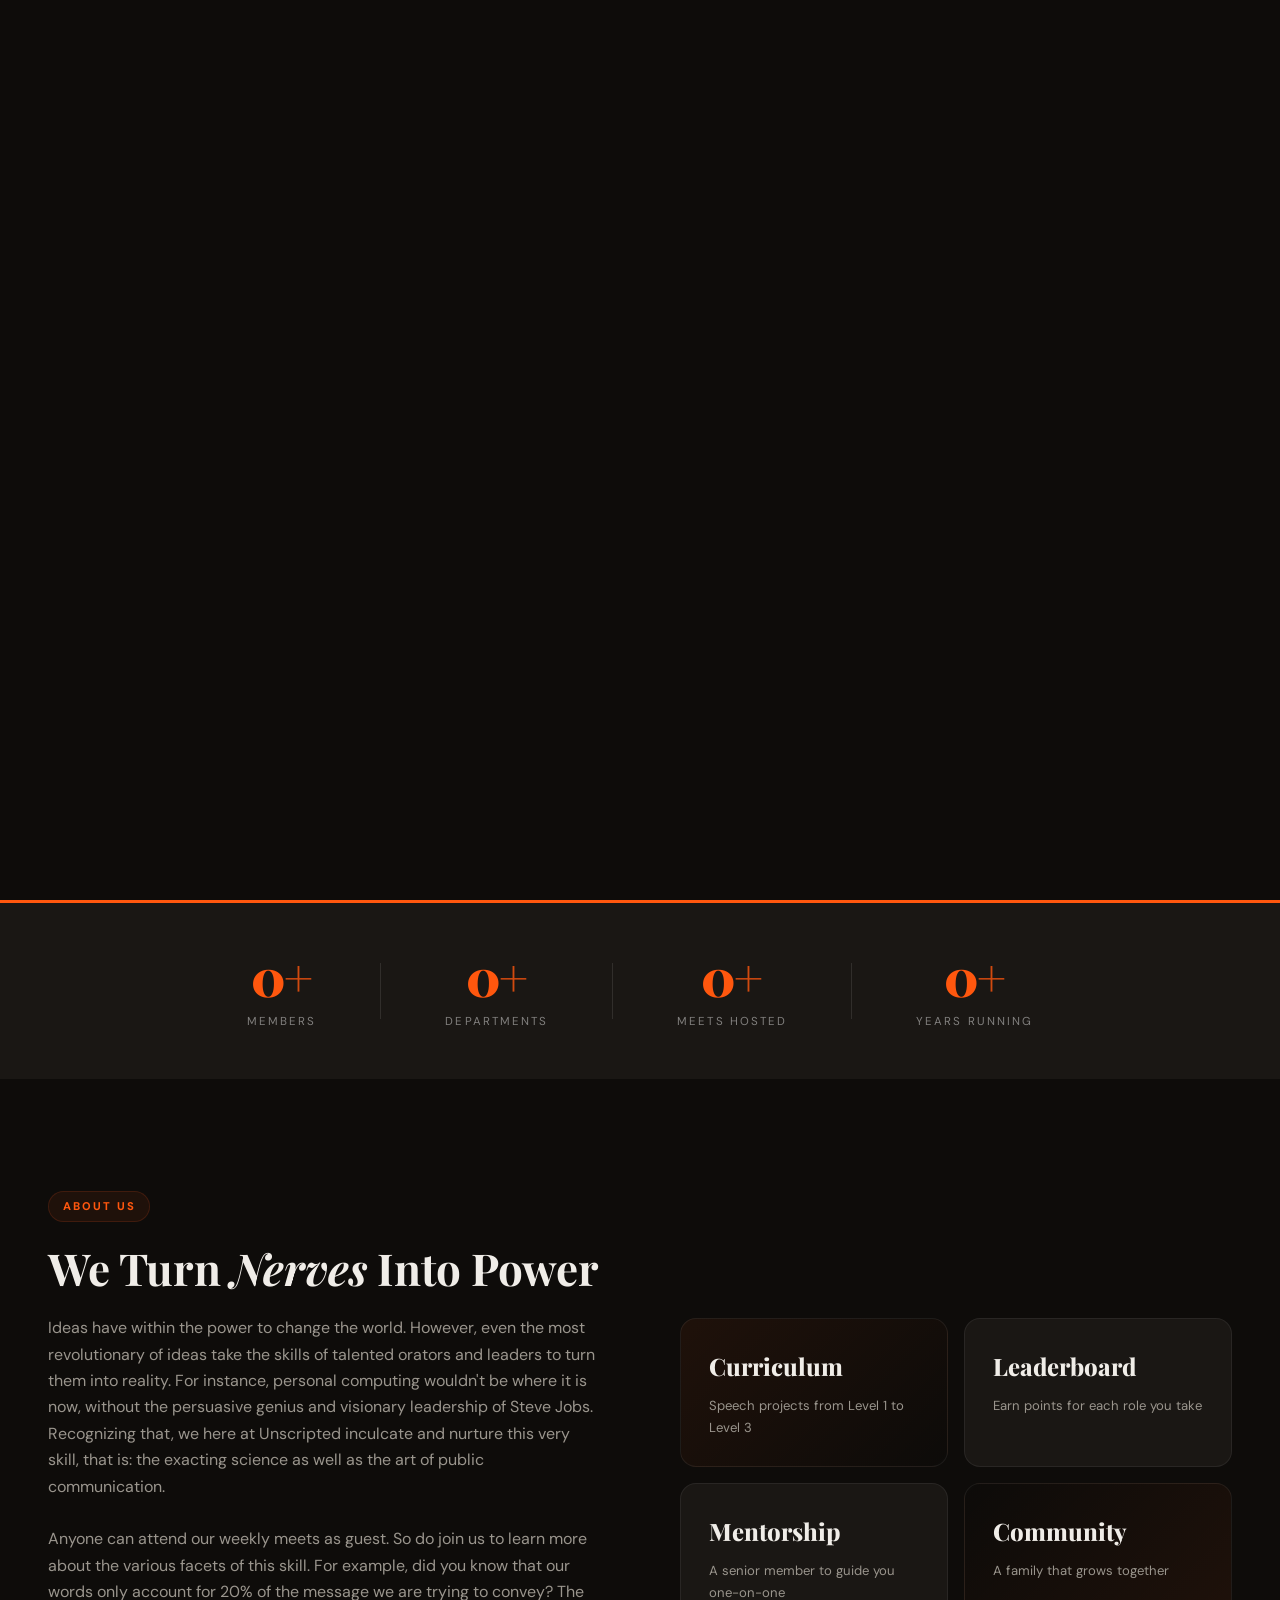
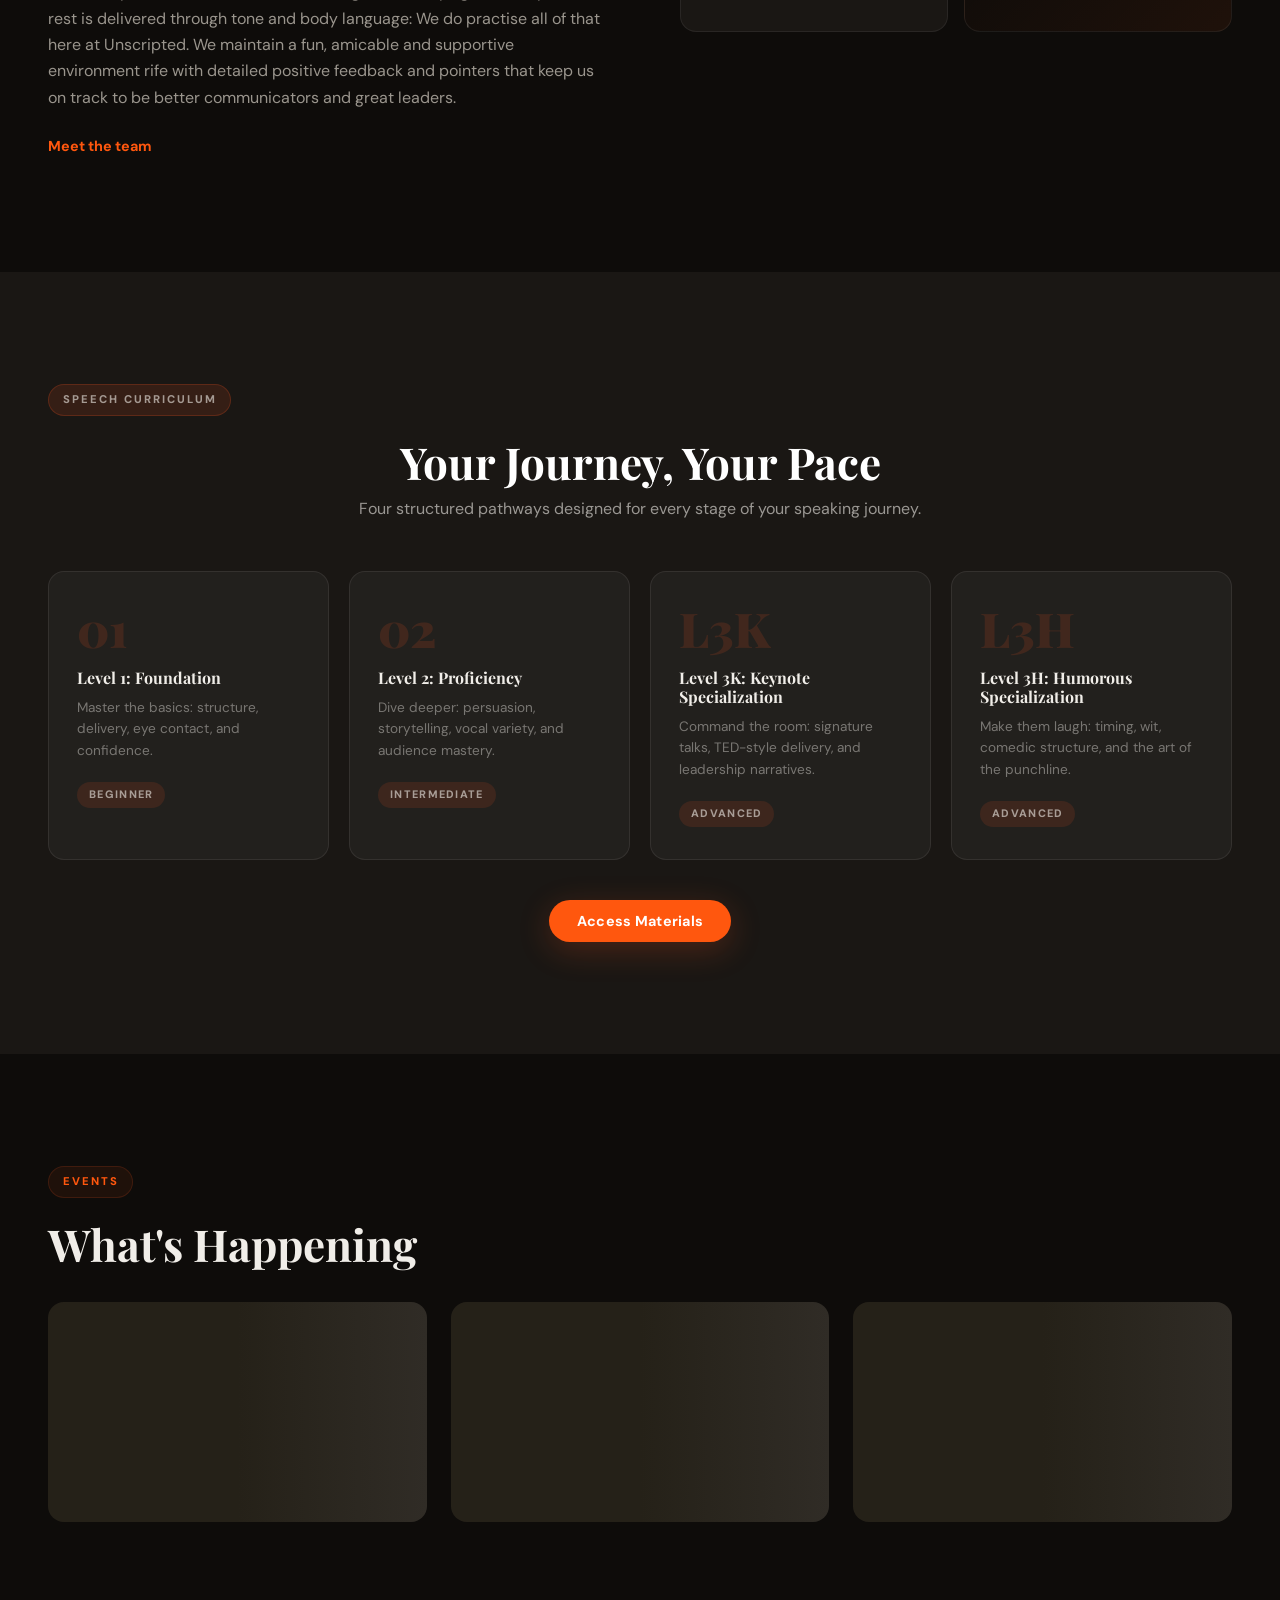
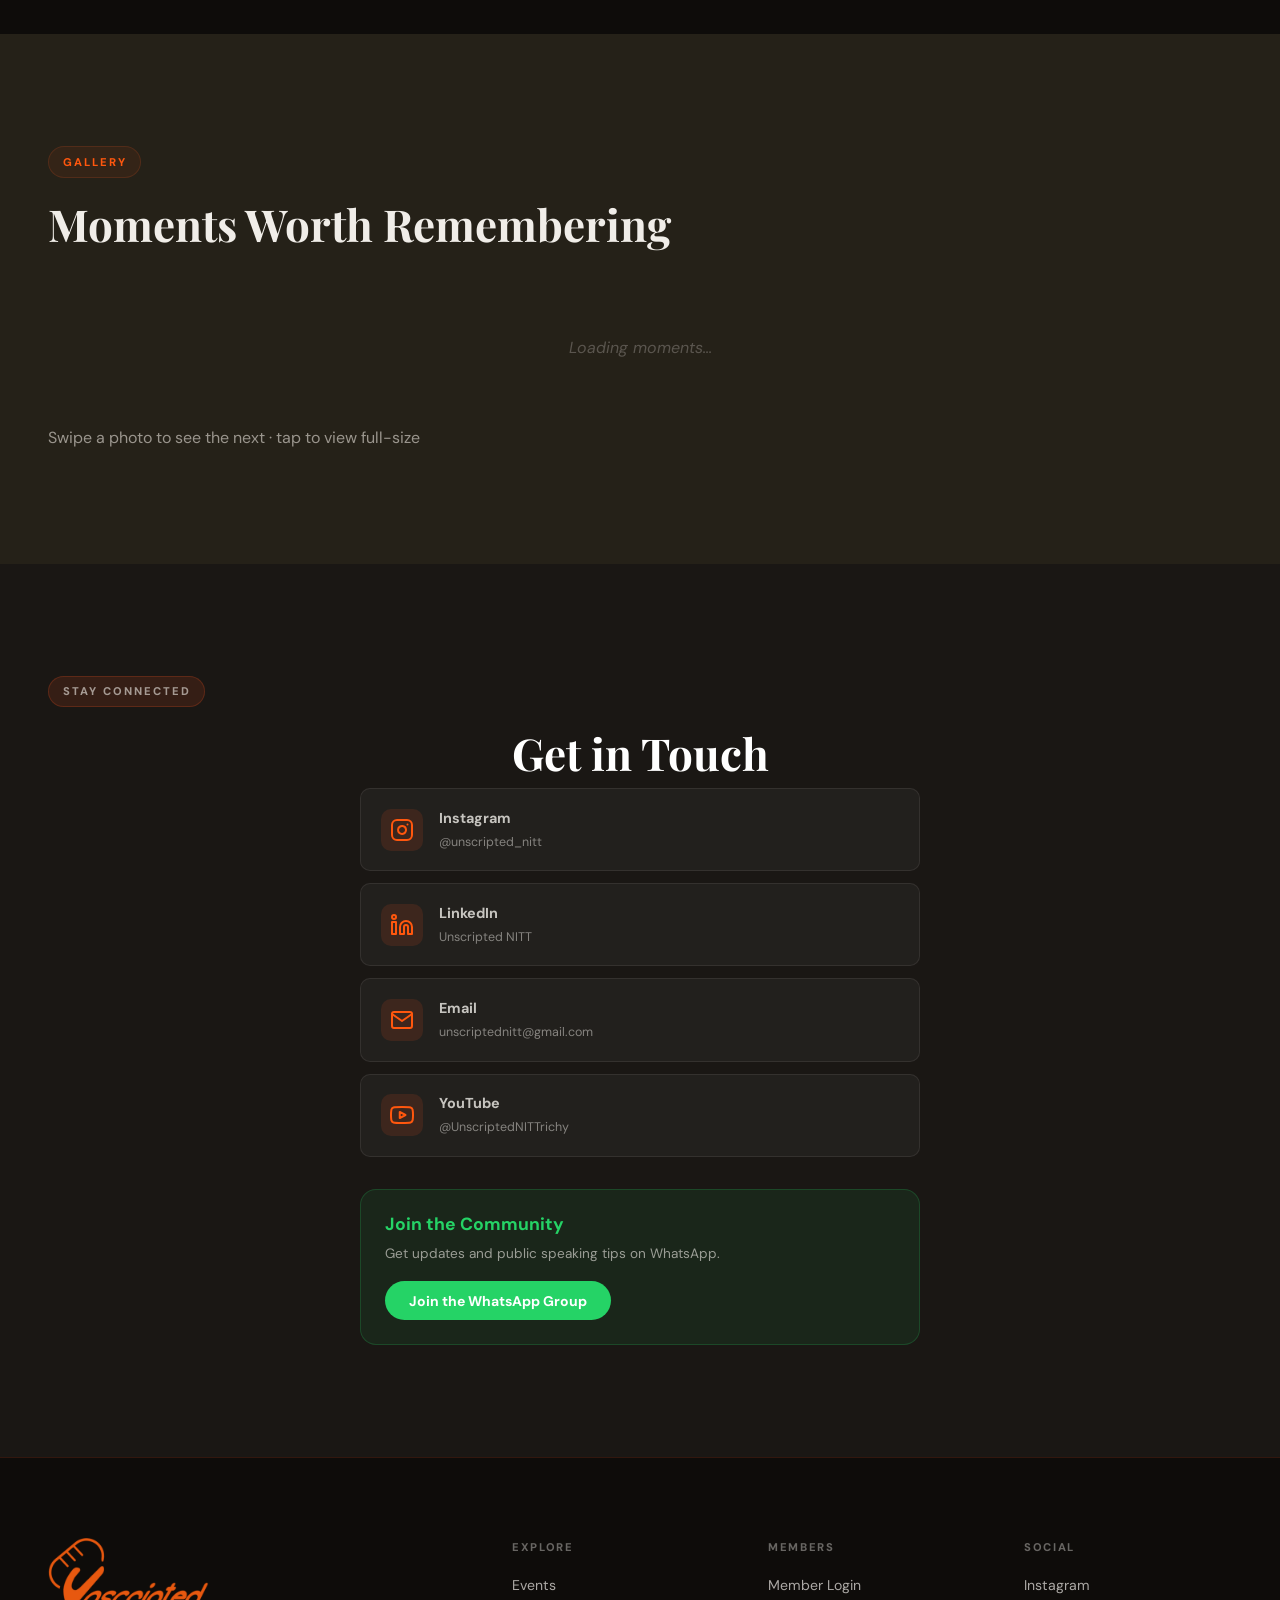
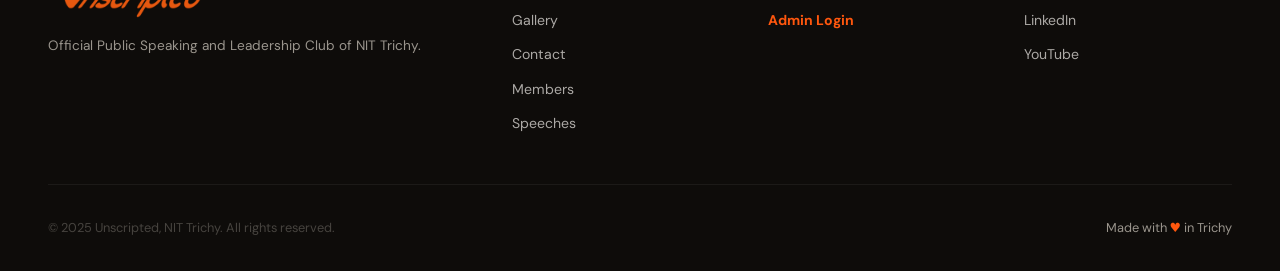
==== commit bfbc45c3: "Speed up image loading, tune the intro screen and fix admin login Images - Hero photo is now a 1920p" ====
--- a/index.html
+++ b/index.html
@@ -11,6 +11,7 @@
   <link rel="preconnect" href="https://fonts.gstatic.com" crossorigin />
   <link rel="stylesheet" href="css/style.css" />
   <link rel="stylesheet" href="css/preloader.css" />
+  <link rel="preload" as="image" href="icons/us-1920.webp" type="image/webp" media="(min-width: 769px)" />
   <link rel="stylesheet" href="css/theme-toggle.css" />
   <link rel="stylesheet" href="css/gooey-nav.css" />
   <link rel="stylesheet" href="css/stack-gallery.css" />
@@ -45,7 +46,7 @@
 
 <!-- NAV -->
 <nav class="navbar" id="navbar">
-  <a class="nav-logo" href="index.html"><img src="icons/logo.png" alt="Unscripted NITT" /></a>
+  <a class="nav-logo" href="index.html"><img src="icons/logo-sm.png" alt="Unscripted NITT" /></a>
   <div class="nav-links gooey-nav-container" id="navLinks">
     <nav>
       <ul>
@@ -76,7 +77,7 @@
 <!-- HERO -->
 <section class="hero" aria-label="Welcome">
   <div class="hero-bg">
-    <img src="icons/logo.png" class="hero-watermark" alt="" aria-hidden="true" />
+    <img src="icons/logo-sm.png" class="hero-watermark" alt="" aria-hidden="true" />
     <div class="hero-blob blob1"></div>
     <div class="hero-blob blob2"></div>
     <div class="hero-blob blob3"></div>
@@ -97,7 +98,8 @@
       <p class="hero-mobile-eyebrow">Official Public Speaking &amp; Leadership Club, NIT Trichy</p>
       <h1 class="hero-mobile-title hero-title-focus" id="heroTrueFocusMobile"></h1>
       <div class="hero-mobile-photo">
-        <img src="icons/us.jpg" alt="Unscripted members at a club meet" />
+        <!-- lazy: this block is display:none on desktop, so desktop never downloads it -->
+        <img src="icons/us-960.webp" width="960" height="435" loading="lazy" decoding="async" alt="Unscripted members at a club meet" />
       </div>
       <p class="hero-mobile-sub">Your spotlight starts here.</p>
     </div>
@@ -255,7 +257,7 @@
   <div class="footer-inner">
     <div class="footer-top">
       <div class="footer-brand">
-        <div class="footer-logo"><img src="icons/logo.png" alt="Unscripted" /></div>
+        <div class="footer-logo"><img src="icons/logo-sm.png" alt="Unscripted" /></div>
         <p class="footer-tagline">Official Public Speaking and Leadership Club of NIT Trichy.</p>
       </div>
       <div class="footer-nav">
--- a/css/style.css
+++ b/css/style.css
@@ -237,7 +237,7 @@
   position: relative;
   overflow: hidden;
   padding: calc(var(--nav-h) + 4rem) 3rem 6rem;
-  background-image: url('../icons/us.jpg');
+  background-image: url('../icons/us-1920.webp');
   background-size: cover;
   background-position: center;
   background-repeat: no-repeat;
--- a/css/preloader.css
+++ b/css/preloader.css
@@ -14,6 +14,9 @@
   background: var(--bg, #0E0C0A);
   transition: opacity 0.5s ease, visibility 0.5s ease;
 }
+
+/* Short (repeat-visit) version fades out faster */
+#app-preloader.quick { transition-duration: 0.25s; }
 
 #app-preloader.hide {
   opacity: 0;
